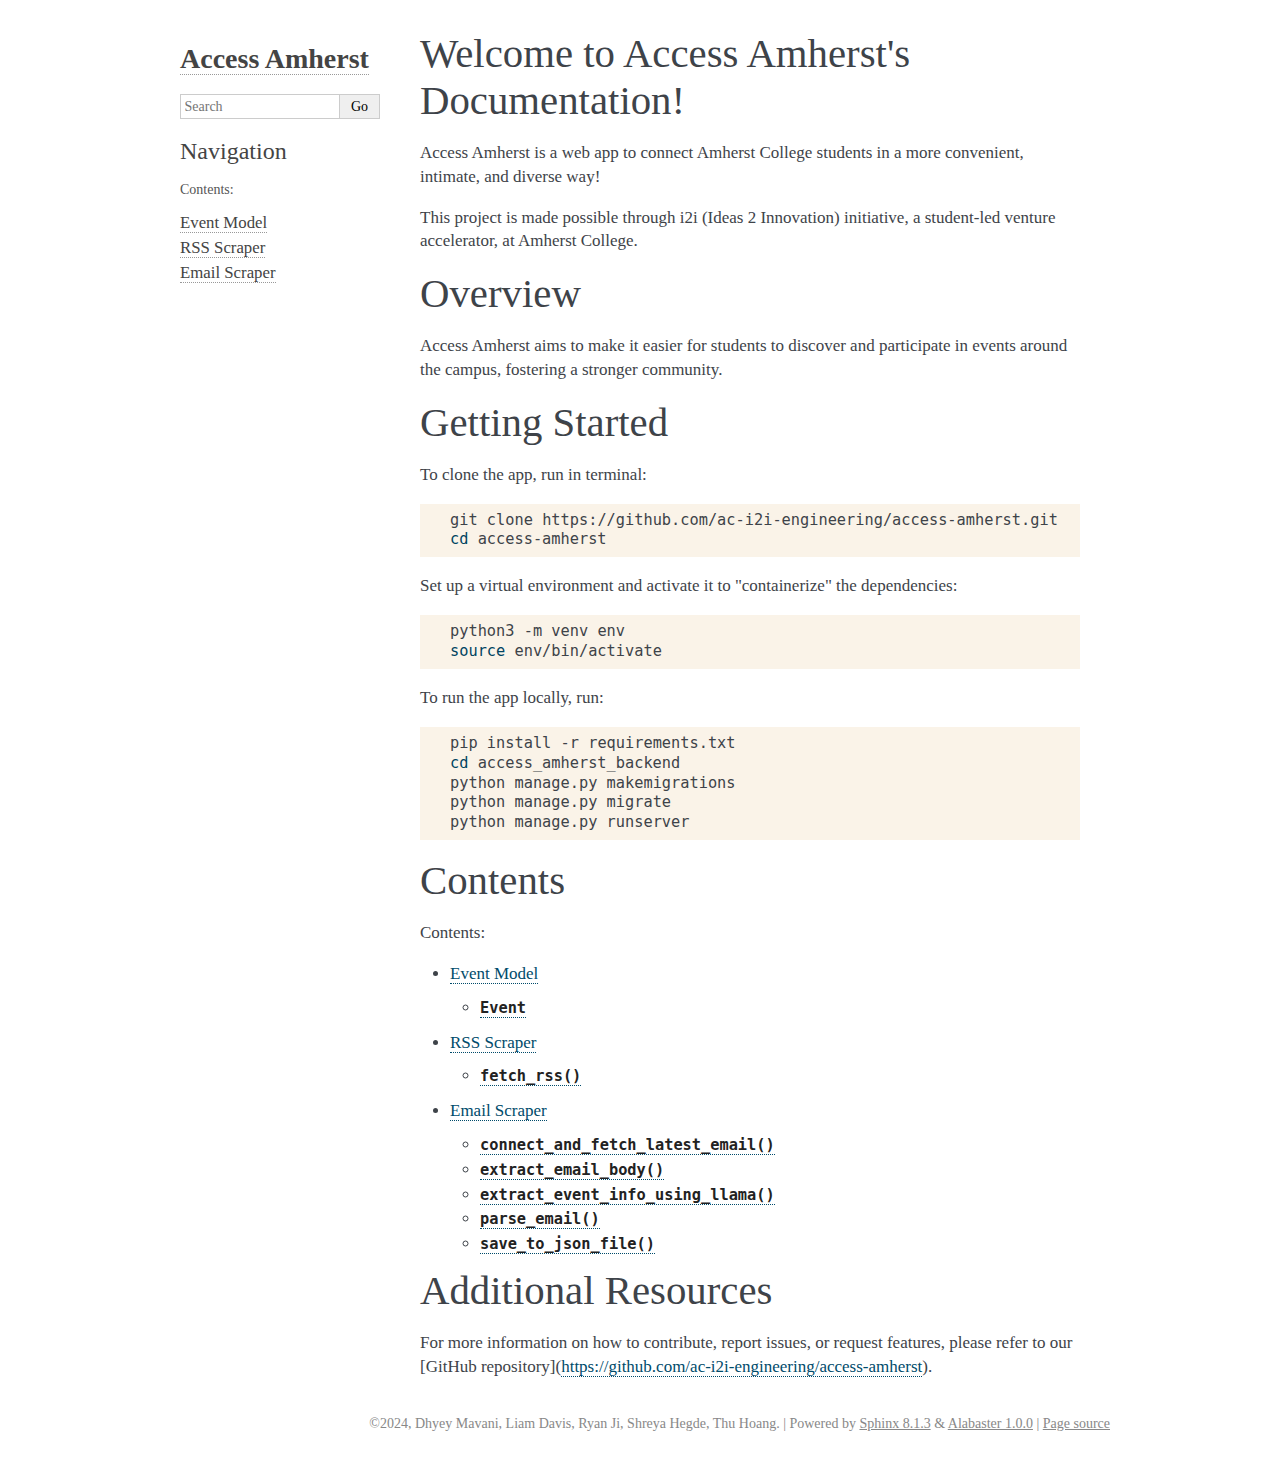
==== index.html @ f77d1afb "deploy: 1448745616f90aa4db2ca22f76e12a65e2efbffe" ====
<!DOCTYPE html>

<html lang="python" data-content_root="./">
  <head>
    <meta charset="utf-8" />
    <meta name="viewport" content="width=device-width, initial-scale=1.0" /><meta name="viewport" content="width=device-width, initial-scale=1" />

    <title>Welcome to Access Amherst&#39;s Documentation! &#8212; Access Amherst 0.0.0 documentation</title>
    <link rel="stylesheet" type="text/css" href="_static/pygments.css?v=d1102ebc" />
    <link rel="stylesheet" type="text/css" href="_static/basic.css?v=686e5160" />
    <link rel="stylesheet" type="text/css" href="_static/alabaster.css?v=27fed22d" />
    <script src="_static/documentation_options.js?v=3dc53093"></script>
    <script src="_static/doctools.js?v=9bcbadda"></script>
    <script src="_static/sphinx_highlight.js?v=dc90522c"></script>
    <link rel="index" title="Index" href="genindex.html" />
    <link rel="search" title="Search" href="search.html" />
    <link rel="next" title="Event Model" href="event_model.html" />
   
  <link rel="stylesheet" href="_static/custom.css" type="text/css" />
  

  
  

  </head><body>
  

    <div class="document">
      <div class="documentwrapper">
        <div class="bodywrapper">
          

          <div class="body" role="main">
            
  <section id="welcome-to-access-amherst-s-documentation">
<h1>Welcome to Access Amherst's Documentation!<a class="headerlink" href="#welcome-to-access-amherst-s-documentation" title="Link to this heading">¶</a></h1>
<p>Access Amherst is a web app to connect Amherst College students in a more convenient, intimate, and diverse way!</p>
<p>This project is made possible through i2i (Ideas 2 Innovation) initiative, a student-led venture accelerator, at Amherst College.</p>
</section>
<section id="overview">
<h1>Overview<a class="headerlink" href="#overview" title="Link to this heading">¶</a></h1>
<p>Access Amherst aims to make it easier for students to discover and participate in events around the campus, fostering a stronger community.</p>
</section>
<section id="getting-started">
<h1>Getting Started<a class="headerlink" href="#getting-started" title="Link to this heading">¶</a></h1>
<p>To clone the app, run in terminal:</p>
<div class="highlight-bash notranslate"><div class="highlight"><pre><span></span>git<span class="w"> </span>clone<span class="w"> </span>https://github.com/ac-i2i-engineering/access-amherst.git
<span class="nb">cd</span><span class="w"> </span>access-amherst
</pre></div>
</div>
<p>Set up a virtual environment and activate it to &quot;containerize&quot; the dependencies:</p>
<div class="highlight-bash notranslate"><div class="highlight"><pre><span></span>python3<span class="w"> </span>-m<span class="w"> </span>venv<span class="w"> </span>env
<span class="nb">source</span><span class="w"> </span>env/bin/activate
</pre></div>
</div>
<p>To run the app locally, run:</p>
<div class="highlight-bash notranslate"><div class="highlight"><pre><span></span>pip<span class="w"> </span>install<span class="w"> </span>-r<span class="w"> </span>requirements.txt
<span class="nb">cd</span><span class="w"> </span>access_amherst_backend
python<span class="w"> </span>manage.py<span class="w"> </span>makemigrations
python<span class="w"> </span>manage.py<span class="w"> </span>migrate
python<span class="w"> </span>manage.py<span class="w"> </span>runserver
</pre></div>
</div>
</section>
<section id="contents">
<h1>Contents<a class="headerlink" href="#contents" title="Link to this heading">¶</a></h1>
<div class="toctree-wrapper compound">
<p class="caption" role="heading"><span class="caption-text">Contents:</span></p>
<ul>
<li class="toctree-l1"><a class="reference internal" href="event_model.html">Event Model</a><ul>
<li class="toctree-l2"><a class="reference internal" href="event_model.html#access_amherst_algo.models.Event"><code class="docutils literal notranslate"><span class="pre">Event</span></code></a></li>
</ul>
</li>
<li class="toctree-l1"><a class="reference internal" href="rss_scraper.html">RSS Scraper</a><ul>
<li class="toctree-l2"><a class="reference internal" href="rss_scraper.html#access_amherst_algo.rss_scraper.fetch_rss.fetch_rss"><code class="docutils literal notranslate"><span class="pre">fetch_rss()</span></code></a></li>
</ul>
</li>
<li class="toctree-l1"><a class="reference internal" href="email_scraper.html">Email Scraper</a><ul>
<li class="toctree-l2"><a class="reference internal" href="email_scraper.html#access_amherst_algo.email_scraper.email_parser.connect_and_fetch_latest_email"><code class="docutils literal notranslate"><span class="pre">connect_and_fetch_latest_email()</span></code></a></li>
<li class="toctree-l2"><a class="reference internal" href="email_scraper.html#access_amherst_algo.email_scraper.email_parser.extract_email_body"><code class="docutils literal notranslate"><span class="pre">extract_email_body()</span></code></a></li>
<li class="toctree-l2"><a class="reference internal" href="email_scraper.html#access_amherst_algo.email_scraper.email_parser.extract_event_info_using_llama"><code class="docutils literal notranslate"><span class="pre">extract_event_info_using_llama()</span></code></a></li>
<li class="toctree-l2"><a class="reference internal" href="email_scraper.html#access_amherst_algo.email_scraper.email_parser.parse_email"><code class="docutils literal notranslate"><span class="pre">parse_email()</span></code></a></li>
<li class="toctree-l2"><a class="reference internal" href="email_scraper.html#access_amherst_algo.email_scraper.email_parser.save_to_json_file"><code class="docutils literal notranslate"><span class="pre">save_to_json_file()</span></code></a></li>
</ul>
</li>
</ul>
</div>
</section>
<section id="additional-resources">
<h1>Additional Resources<a class="headerlink" href="#additional-resources" title="Link to this heading">¶</a></h1>
<p>For more information on how to contribute, report issues, or request features, please refer to our [GitHub repository](<a class="reference external" href="https://github.com/ac-i2i-engineering/access-amherst">https://github.com/ac-i2i-engineering/access-amherst</a>).</p>
</section>


          </div>
          
        </div>
      </div>
      <div class="sphinxsidebar" role="navigation" aria-label="Main">
        <div class="sphinxsidebarwrapper">
<h1 class="logo"><a href="#">Access Amherst</a></h1>









<search id="searchbox" style="display: none" role="search">
    <div class="searchformwrapper">
    <form class="search" action="search.html" method="get">
      <input type="text" name="q" aria-labelledby="searchlabel" autocomplete="off" autocorrect="off" autocapitalize="off" spellcheck="false" placeholder="Search"/>
      <input type="submit" value="Go" />
    </form>
    </div>
</search>
<script>document.getElementById('searchbox').style.display = "block"</script><h3>Navigation</h3>
<p class="caption" role="heading"><span class="caption-text">Contents:</span></p>
<ul>
<li class="toctree-l1"><a class="reference internal" href="event_model.html">Event Model</a></li>
<li class="toctree-l1"><a class="reference internal" href="rss_scraper.html">RSS Scraper</a></li>
<li class="toctree-l1"><a class="reference internal" href="email_scraper.html">Email Scraper</a></li>
</ul>

<div class="relations">
<h3>Related Topics</h3>
<ul>
  <li><a href="#">Documentation overview</a><ul>
      <li>Next: <a href="event_model.html" title="next chapter">Event Model</a></li>
  </ul></li>
</ul>
</div>








        </div>
      </div>
      <div class="clearer"></div>
    </div>
    <div class="footer">
      &#169;2024, Dhyey Mavani, Liam Davis, Ryan Ji, Shreya Hegde, Thu Hoang.
      
      |
      Powered by <a href="https://www.sphinx-doc.org/">Sphinx 8.1.3</a>
      &amp; <a href="https://alabaster.readthedocs.io">Alabaster 1.0.0</a>
      
      |
      <a href="_sources/index.rst.txt"
          rel="nofollow">Page source</a>
    </div>

    

    
  </body>
</html>
---- _static/pygments.css ----
pre { line-height: 125%; }
td.linenos .normal { color: inherit; background-color: transparent; padding-left: 5px; padding-right: 5px; }
span.linenos { color: inherit; background-color: transparent; padding-left: 5px; padding-right: 5px; }
td.linenos .special { color: #000000; background-color: #ffffc0; padding-left: 5px; padding-right: 5px; }
span.linenos.special { color: #000000; background-color: #ffffc0; padding-left: 5px; padding-right: 5px; }
.highlight .hll { background-color: #ffffcc }
.highlight { background: #f8f8f8; }
.highlight .c { color: #8f5902; font-style: italic } /* Comment */
.highlight .err { color: #a40000; border: 1px solid #ef2929 } /* Error */
.highlight .g { color: #000000 } /* Generic */
.highlight .k { color: #004461; font-weight: bold } /* Keyword */
.highlight .l { color: #000000 } /* Literal */
.highlight .n { color: #000000 } /* Name */
.highlight .o { color: #582800 } /* Operator */
.highlight .x { color: #000000 } /* Other */
.highlight .p { color: #000000; font-weight: bold } /* Punctuation */
.highlight .ch { color: #8f5902; font-style: italic } /* Comment.Hashbang */
.highlight .cm { color: #8f5902; font-style: italic } /* Comment.Multiline */
.highlight .cp { color: #8f5902 } /* Comment.Preproc */
.highlight .cpf { color: #8f5902; font-style: italic } /* Comment.PreprocFile */
.highlight .c1 { color: #8f5902; font-style: italic } /* Comment.Single */
.highlight .cs { color: #8f5902; font-style: italic } /* Comment.Special */
.highlight .gd { color: #a40000 } /* Generic.Deleted */
.highlight .ge { color: #000000; font-style: italic } /* Generic.Emph */
.highlight .ges { color: #000000 } /* Generic.EmphStrong */
.highlight .gr { color: #ef2929 } /* Generic.Error */
.highlight .gh { color: #000080; font-weight: bold } /* Generic.Heading */
.highlight .gi { color: #00A000 } /* Generic.Inserted */
.highlight .go { color: #888888 } /* Generic.Output */
.highlight .gp { color: #745334 } /* Generic.Prompt */
.highlight .gs { color: #000000; font-weight: bold } /* Generic.Strong */
.highlight .gu { color: #800080; font-weight: bold } /* Generic.Subheading */
.highlight .gt { color: #a40000; font-weight: bold } /* Generic.Traceback */
.highlight .kc { color: #004461; font-weight: bold } /* Keyword.Constant */
.highlight .kd { color: #004461; font-weight: bold } /* Keyword.Declaration */
.highlight .kn { color: #004461; font-weight: bold } /* Keyword.Namespace */
.highlight .kp { color: #004461; font-weight: bold } /* Keyword.Pseudo */
.highlight .kr { color: #004461; font-weight: bold } /* Keyword.Reserved */
.highlight .kt { color: #004461; font-weight: bold } /* Keyword.Type */
.highlight .ld { color: #000000 } /* Literal.Date */
.highlight .m { color: #990000 } /* Literal.Number */
.highlight .s { color: #4e9a06 } /* Literal.String */
.highlight .na { color: #c4a000 } /* Name.Attribute */
.highlight .nb { color: #004461 } /* Name.Builtin */
.highlight .nc { color: #000000 } /* Name.Class */
.highlight .no { color: #000000 } /* Name.Constant */
.highlight .nd { color: #888888 } /* Name.Decorator */
.highlight .ni { color: #ce5c00 } /* Name.Entity */
.highlight .ne { color: #cc0000; font-weight: bold } /* Name.Exception */
.highlight .nf { color: #000000 } /* Name.Function */
.highlight .nl { color: #f57900 } /* Name.Label */
.highlight .nn { color: #000000 } /* Name.Namespace */
.highlight .nx { color: #000000 } /* Name.Other */
.highlight .py { color: #000000 } /* Name.Property */
.highlight .nt { color: #004461; font-weight: bold } /* Name.Tag */
.highlight .nv { color: #000000 } /* Name.Variable */
.highlight .ow { color: #004461; font-weight: bold } /* Operator.Word */
.highlight .pm { color: #000000; font-weight: bold } /* Punctuation.Marker */
.highlight .w { color: #f8f8f8 } /* Text.Whitespace */
.highlight .mb { color: #990000 } /* Literal.Number.Bin */
.highlight .mf { color: #990000 } /* Literal.Number.Float */
.highlight .mh { color: #990000 } /* Literal.Number.Hex */
.highlight .mi { color: #990000 } /* Literal.Number.Integer */
.highlight .mo { color: #990000 } /* Literal.Number.Oct */
.highlight .sa { color: #4e9a06 } /* Literal.String.Affix */
.highlight .sb { color: #4e9a06 } /* Literal.String.Backtick */
.highlight .sc { color: #4e9a06 } /* Literal.String.Char */
.highlight .dl { color: #4e9a06 } /* Literal.String.Delimiter */
.highlight .sd { color: #8f5902; font-style: italic } /* Literal.String.Doc */
.highlight .s2 { color: #4e9a06 } /* Literal.String.Double */
.highlight .se { color: #4e9a06 } /* Literal.String.Escape */
.highlight .sh { color: #4e9a06 } /* Literal.String.Heredoc */
.highlight .si { color: #4e9a06 } /* Literal.String.Interpol */
.highlight .sx { color: #4e9a06 } /* Literal.String.Other */
.highlight .sr { color: #4e9a06 } /* Literal.String.Regex */
.highlight .s1 { color: #4e9a06 } /* Literal.String.Single */
.highlight .ss { color: #4e9a06 } /* Literal.String.Symbol */
.highlight .bp { color: #3465a4 } /* Name.Builtin.Pseudo */
.highlight .fm { color: #000000 } /* Name.Function.Magic */
.highlight .vc { color: #000000 } /* Name.Variable.Class */
.highlight .vg { color: #000000 } /* Name.Variable.Global */
.highlight .vi { color: #000000 } /* Name.Variable.Instance */
.highlight .vm { color: #000000 } /* Name.Variable.Magic */
.highlight .il { color: #990000 } /* Literal.Number.Integer.Long */
---- _static/basic.css ----
/*
 * Sphinx stylesheet -- basic theme.
 */

/* -- main layout ----------------------------------------------------------- */

div.clearer {
    clear: both;
}

div.section::after {
    display: block;
    content: '';
    clear: left;
}

/* -- relbar ---------------------------------------------------------------- */

div.related {
    width: 100%;
    font-size: 90%;
}

div.related h3 {
    display: none;
}

div.related ul {
    margin: 0;
    padding: 0 0 0 10px;
    list-style: none;
}

div.related li {
    display: inline;
}

div.related li.right {
    float: right;
    margin-right: 5px;
}

/* -- sidebar --------------------------------------------------------------- */

div.sphinxsidebarwrapper {
    padding: 10px 5px 0 10px;
}

div.sphinxsidebar {
    float: left;
    width: 230px;
    margin-left: -100%;
    font-size: 90%;
    word-wrap: break-word;
    overflow-wrap : break-word;
}

div.sphinxsidebar ul {
    list-style: none;
}

div.sphinxsidebar ul ul,
div.sphinxsidebar ul.want-points {
    margin-left: 20px;
    list-style: square;
}

div.sphinxsidebar ul ul {
    margin-top: 0;
    margin-bottom: 0;
}

div.sphinxsidebar form {
    margin-top: 10px;
}

div.sphinxsidebar input {
    border: 1px solid #98dbcc;
    font-family: sans-serif;
    font-size: 1em;
}

div.sphinxsidebar #searchbox form.search {
    overflow: hidden;
}

div.sphinxsidebar #searchbox input[type="text"] {
    float: left;
    width: 80%;
    padding: 0.25em;
    box-sizing: border-box;
}

div.sphinxsidebar #searchbox input[type="submit"] {
    float: left;
    width: 20%;
    border-left: none;
    padding: 0.25em;
    box-sizing: border-box;
}


img {
    border: 0;
    max-width: 100%;
}

/* -- search page ----------------------------------------------------------- */

ul.search {
    margin-top: 10px;
}

ul.search li {
    padding: 5px 0;
}

ul.search li a {
    font-weight: bold;
}

ul.search li p.context {
    color: #888;
    margin: 2px 0 0 30px;
    text-align: left;
}

ul.keywordmatches li.goodmatch a {
    font-weight: bold;
}

/* -- index page ------------------------------------------------------------ */

table.contentstable {
    width: 90%;
    margin-left: auto;
    margin-right: auto;
}

table.contentstable p.biglink {
    line-height: 150%;
}

a.biglink {
    font-size: 1.3em;
}

span.linkdescr {
    font-style: italic;
    padding-top: 5px;
    font-size: 90%;
}

/* -- general index --------------------------------------------------------- */

table.indextable {
    width: 100%;
}

table.indextable td {
    text-align: left;
    vertical-align: top;
}

table.indextable ul {
    margin-top: 0;
    margin-bottom: 0;
    list-style-type: none;
}

table.indextable > tbody > tr > td > ul {
    padding-left: 0em;
}

table.indextable tr.pcap {
    height: 10px;
}

table.indextable tr.cap {
    margin-top: 10px;
    background-color: #f2f2f2;
}

img.toggler {
    margin-right: 3px;
    margin-top: 3px;
    cursor: pointer;
}

div.modindex-jumpbox {
    border-top: 1px solid #ddd;
    border-bottom: 1px solid #ddd;
    margin: 1em 0 1em 0;
    padding: 0.4em;
}

div.genindex-jumpbox {
    border-top: 1px solid #ddd;
    border-bottom: 1px solid #ddd;
    margin: 1em 0 1em 0;
    padding: 0.4em;
}

/* -- domain module index --------------------------------------------------- */

table.modindextable td {
    padding: 2px;
    border-collapse: collapse;
}

/* -- general body styles --------------------------------------------------- */

div.body {
    min-width: inherit;
    max-width: 800px;
}

div.body p, div.body dd, div.body li, div.body blockquote {
    -moz-hyphens: auto;
    -ms-hyphens: auto;
    -webkit-hyphens: auto;
    hyphens: auto;
}

a.headerlink {
    visibility: hidden;
}

a:visited {
    color: #551A8B;
}

h1:hover > a.headerlink,
h2:hover > a.headerlink,
h3:hover > a.headerlink,
h4:hover > a.headerlink,
h5:hover > a.headerlink,
h6:hover > a.headerlink,
dt:hover > a.headerlink,
caption:hover > a.headerlink,
p.caption:hover > a.headerlink,
div.code-block-caption:hover > a.headerlink {
    visibility: visible;
}

div.body p.caption {
    text-align: inherit;
}

div.body td {
    text-align: left;
}

.first {
    margin-top: 0 !important;
}

p.rubric {
    margin-top: 30px;
    font-weight: bold;
}

img.align-left, figure.align-left, .figure.align-left, object.align-left {
    clear: left;
    float: left;
    margin-right: 1em;
}

img.align-right, figure.align-right, .figure.align-right, object.align-right {
    clear: right;
    float: right;
    margin-left: 1em;
}

img.align-center, figure.align-center, .figure.align-center, object.align-center {
  display: block;
  margin-left: auto;
  margin-right: auto;
}

img.align-default, figure.align-default, .figure.align-default {
  display: block;
  margin-left: auto;
  margin-right: auto;
}

.align-left {
    text-align: left;
}

.align-center {
    text-align: center;
}

.align-default {
    text-align: center;
}

.align-right {
    text-align: right;
}

/* -- sidebars -------------------------------------------------------------- */

div.sidebar,
aside.sidebar {
    margin: 0 0 0.5em 1em;
    border: 1px solid #ddb;
    padding: 7px;
    background-color: #ffe;
    width: 40%;
    float: right;
    clear: right;
    overflow-x: auto;
}

p.sidebar-title {
    font-weight: bold;
}

nav.contents,
aside.topic,
div.admonition, div.topic, blockquote {
    clear: left;
}

/* -- topics ---------------------------------------------------------------- */

nav.contents,
aside.topic,
div.topic {
    border: 1px solid #ccc;
    padding: 7px;
    margin: 10px 0 10px 0;
}

p.topic-title {
    font-size: 1.1em;
    font-weight: bold;
    margin-top: 10px;
}

/* -- admonitions ----------------------------------------------------------- */

div.admonition {
    margin-top: 10px;
    margin-bottom: 10px;
    padding: 7px;
}

div.admonition dt {
    font-weight: bold;
}

p.admonition-title {
    margin: 0px 10px 5px 0px;
    font-weight: bold;
}

div.body p.centered {
    text-align: center;
    margin-top: 25px;
}

/* -- content of sidebars/topics/admonitions -------------------------------- */

div.sidebar > :last-child,
aside.sidebar > :last-child,
nav.contents > :last-child,
aside.topic > :last-child,
div.topic > :last-child,
div.admonition > :last-child {
    margin-bottom: 0;
}

div.sidebar::after,
aside.sidebar::after,
nav.contents::after,
aside.topic::after,
div.topic::after,
div.admonition::after,
blockquote::after {
    display: block;
    content: '';
    clear: both;
}

/* -- tables ---------------------------------------------------------------- */

table.docutils {
    margin-top: 10px;
    margin-bottom: 10px;
    border: 0;
    border-collapse: collapse;
}

table.align-center {
    margin-left: auto;
    margin-right: auto;
}

table.align-default {
    margin-left: auto;
    margin-right: auto;
}

table caption span.caption-number {
    font-style: italic;
}

table caption span.caption-text {
}

table.docutils td, table.docutils th {
    padding: 1px 8px 1px 5px;
    border-top: 0;
    border-left: 0;
    border-right: 0;
    border-bottom: 1px solid #aaa;
}

th {
    text-align: left;
    padding-right: 5px;
}

table.citation {
    border-left: solid 1px gray;
    margin-left: 1px;
}

table.citation td {
    border-bottom: none;
}

th > :first-child,
td > :first-child {
    margin-top: 0px;
}

th > :last-child,
td > :last-child {
    margin-bottom: 0px;
}

/* -- figures --------------------------------------------------------------- */

div.figure, figure {
    margin: 0.5em;
    padding: 0.5em;
}

div.figure p.caption, figcaption {
    padding: 0.3em;
}

div.figure p.caption span.caption-number,
figcaption span.caption-number {
    font-style: italic;
}

div.figure p.caption span.caption-text,
figcaption span.caption-text {
}

/* -- field list styles ----------------------------------------------------- */

table.field-list td, table.field-list th {
    border: 0 !important;
}

.field-list ul {
    margin: 0;
    padding-left: 1em;
}

.field-list p {
    margin: 0;
}

.field-name {
    -moz-hyphens: manual;
    -ms-hyphens: manual;
    -webkit-hyphens: manual;
    hyphens: manual;
}

/* -- hlist styles ---------------------------------------------------------- */

table.hlist {
    margin: 1em 0;
}

table.hlist td {
    vertical-align: top;
}

/* -- object description styles --------------------------------------------- */

.sig {
	font-family: 'Consolas', 'Menlo', 'DejaVu Sans Mono', 'Bitstream Vera Sans Mono', monospace;
}

.sig-name, code.descname {
    background-color: transparent;
    font-weight: bold;
}

.sig-name {
	font-size: 1.1em;
}

code.descname {
    font-size: 1.2em;
}

.sig-prename, code.descclassname {
    background-color: transparent;
}

.optional {
    font-size: 1.3em;
}

.sig-paren {
    font-size: larger;
}

.sig-param.n {
	font-style: italic;
}

/* C++ specific styling */

.sig-inline.c-texpr,
.sig-inline.cpp-texpr {
	font-family: unset;
}

.sig.c   .k, .sig.c   .kt,
.sig.cpp .k, .sig.cpp .kt {
	color: #0033B3;
}

.sig.c   .m,
.sig.cpp .m {
	color: #1750EB;
}

.sig.c   .s, .sig.c   .sc,
.sig.cpp .s, .sig.cpp .sc {
	color: #067D17;
}


/* -- other body styles ----------------------------------------------------- */

ol.arabic {
    list-style: decimal;
}

ol.loweralpha {
    list-style: lower-alpha;
}

ol.upperalpha {
    list-style: upper-alpha;
}

ol.lowerroman {
    list-style: lower-roman;
}

ol.upperroman {
    list-style: upper-roman;
}

:not(li) > ol > li:first-child > :first-child,
:not(li) > ul > li:first-child > :first-child {
    margin-top: 0px;
}

:not(li) > ol > li:last-child > :last-child,
:not(li) > ul > li:last-child > :last-child {
    margin-bottom: 0px;
}

ol.simple ol p,
ol.simple ul p,
ul.simple ol p,
ul.simple ul p {
    margin-top: 0;
}

ol.simple > li:not(:first-child) > p,
ul.simple > li:not(:first-child) > p {
    margin-top: 0;
}

ol.simple p,
ul.simple p {
    margin-bottom: 0;
}

aside.footnote > span,
div.citation > span {
    float: left;
}
aside.footnote > span:last-of-type,
div.citation > span:last-of-type {
  padding-right: 0.5em;
}
aside.footnote > p {
  margin-left: 2em;
}
div.citation > p {
  margin-left: 4em;
}
aside.footnote > p:last-of-type,
div.citation > p:last-of-type {
    margin-bottom: 0em;
}
aside.footnote > p:last-of-type:after,
div.citation > p:last-of-type:after {
    content: "";
    clear: both;
}

dl.field-list {
    display: grid;
    grid-template-columns: fit-content(30%) auto;
}

dl.field-list > dt {
    font-weight: bold;
    word-break: break-word;
    padding-left: 0.5em;
    padding-right: 5px;
}

dl.field-list > dd {
    padding-left: 0.5em;
    margin-top: 0em;
    margin-left: 0em;
    margin-bottom: 0em;
}

dl {
    margin-bottom: 15px;
}

dd > :first-child {
    margin-top: 0px;
}

dd ul, dd table {
    margin-bottom: 10px;
}

dd {
    margin-top: 3px;
    margin-bottom: 10px;
    margin-left: 30px;
}

.sig dd {
    margin-top: 0px;
    margin-bottom: 0px;
}

.sig dl {
    margin-top: 0px;
    margin-bottom: 0px;
}

dl > dd:last-child,
dl > dd:last-child > :last-child {
    margin-bottom: 0;
}

dt:target, span.highlighted {
    background-color: #fbe54e;
}

rect.highlighted {
    fill: #fbe54e;
}

dl.glossary dt {
    font-weight: bold;
    font-size: 1.1em;
}

.versionmodified {
    font-style: italic;
}

.system-message {
    background-color: #fda;
    padding: 5px;
    border: 3px solid red;
}

.footnote:target  {
    background-color: #ffa;
}

.line-block {
    display: block;
    margin-top: 1em;
    margin-bottom: 1em;
}

.line-block .line-block {
    margin-top: 0;
    margin-bottom: 0;
    margin-left: 1.5em;
}

.guilabel, .menuselection {
    font-family: sans-serif;
}

.accelerator {
    text-decoration: underline;
}

.classifier {
    font-style: oblique;
}

.classifier:before {
    font-style: normal;
    margin: 0 0.5em;
    content: ":";
    display: inline-block;
}

abbr, acronym {
    border-bottom: dotted 1px;
    cursor: help;
}

.translated {
    background-color: rgba(207, 255, 207, 0.2)
}

.untranslated {
    background-color: rgba(255, 207, 207, 0.2)
}

/* -- code displays --------------------------------------------------------- */

pre {
    overflow: auto;
    overflow-y: hidden;  /* fixes display issues on Chrome browsers */
}

pre, div[class*="highlight-"] {
    clear: both;
}

span.pre {
    -moz-hyphens: none;
    -ms-hyphens: none;
    -webkit-hyphens: none;
    hyphens: none;
    white-space: nowrap;
}

div[class*="highlight-"] {
    margin: 1em 0;
}

td.linenos pre {
    border: 0;
    background-color: transparent;
    color: #aaa;
}

table.highlighttable {
    display: block;
}

table.highlighttable tbody {
    display: block;
}

table.highlighttable tr {
    display: flex;
}

table.highlighttable td {
    margin: 0;
    padding: 0;
}

table.highlighttable td.linenos {
    padding-right: 0.5em;
}

table.highlighttable td.code {
    flex: 1;
    overflow: hidden;
}

.highlight .hll {
    display: block;
}

div.highlight pre,
table.highlighttable pre {
    margin: 0;
}

div.code-block-caption + div {
    margin-top: 0;
}

div.code-block-caption {
    margin-top: 1em;
    padding: 2px 5px;
    font-size: small;
}

div.code-block-caption code {
    background-color: transparent;
}

table.highlighttable td.linenos,
span.linenos,
div.highlight span.gp {  /* gp: Generic.Prompt */
  user-select: none;
  -webkit-user-select: text; /* Safari fallback only */
  -webkit-user-select: none; /* Chrome/Safari */
  -moz-user-select: none; /* Firefox */
  -ms-user-select: none; /* IE10+ */
}

div.code-block-caption span.caption-number {
    padding: 0.1em 0.3em;
    font-style: italic;
}

div.code-block-caption span.caption-text {
}

div.literal-block-wrapper {
    margin: 1em 0;
}

code.xref, a code {
    background-color: transparent;
    font-weight: bold;
}

h1 code, h2 code, h3 code, h4 code, h5 code, h6 code {
    background-color: transparent;
}

.viewcode-link {
    float: right;
}

.viewcode-back {
    float: right;
    font-family: sans-serif;
}

div.viewcode-block:target {
    margin: -1px -10px;
    padding: 0 10px;
}

/* -- math display ---------------------------------------------------------- */

img.math {
    vertical-align: middle;
}

div.body div.math p {
    text-align: center;
}

span.eqno {
    float: right;
}

span.eqno a.headerlink {
    position: absolute;
    z-index: 1;
}

div.math:hover a.headerlink {
    visibility: visible;
}

/* -- printout stylesheet --------------------------------------------------- */

@media print {
    div.document,
    div.documentwrapper,
    div.bodywrapper {
        margin: 0 !important;
        width: 100%;
    }

    div.sphinxsidebar,
    div.related,
    div.footer,
    #top-link {
        display: none;
    }
}
---- _static/alabaster.css ----
/* -- page layout ----------------------------------------------------------- */

body {
    font-family: Georgia, serif;
    font-size: 17px;
    background-color: #fff;
    color: #000;
    margin: 0;
    padding: 0;
}


div.document {
    width: 940px;
    margin: 30px auto 0 auto;
}

div.documentwrapper {
    float: left;
    width: 100%;
}

div.bodywrapper {
    margin: 0 0 0 220px;
}

div.sphinxsidebar {
    width: 220px;
    font-size: 14px;
    line-height: 1.5;
}

hr {
    border: 1px solid #B1B4B6;
}

div.body {
    background-color: #fff;
    color: #3E4349;
    padding: 0 30px 0 30px;
}

div.body > .section {
    text-align: left;
}

div.footer {
    width: 940px;
    margin: 20px auto 30px auto;
    font-size: 14px;
    color: #888;
    text-align: right;
}

div.footer a {
    color: #888;
}

p.caption {
    font-family: inherit;
    font-size: inherit;
}


div.relations {
    display: none;
}


div.sphinxsidebar {
    max-height: 100%;
    overflow-y: auto;
}

div.sphinxsidebar a {
    color: #444;
    text-decoration: none;
    border-bottom: 1px dotted #999;
}

div.sphinxsidebar a:hover {
    border-bottom: 1px solid #999;
}

div.sphinxsidebarwrapper {
    padding: 18px 10px;
}

div.sphinxsidebarwrapper p.logo {
    padding: 0;
    margin: -10px 0 0 0px;
    text-align: center;
}

div.sphinxsidebarwrapper h1.logo {
    margin-top: -10px;
    text-align: center;
    margin-bottom: 5px;
    text-align: left;
}

div.sphinxsidebarwrapper h1.logo-name {
    margin-top: 0px;
}

div.sphinxsidebarwrapper p.blurb {
    margin-top: 0;
    font-style: normal;
}

div.sphinxsidebar h3,
div.sphinxsidebar h4 {
    font-family: Georgia, serif;
    color: #444;
    font-size: 24px;
    font-weight: normal;
    margin: 0 0 5px 0;
    padding: 0;
}

div.sphinxsidebar h4 {
    font-size: 20px;
}

div.sphinxsidebar h3 a {
    color: #444;
}

div.sphinxsidebar p.logo a,
div.sphinxsidebar h3 a,
div.sphinxsidebar p.logo a:hover,
div.sphinxsidebar h3 a:hover {
    border: none;
}

div.sphinxsidebar p {
    color: #555;
    margin: 10px 0;
}

div.sphinxsidebar ul {
    margin: 10px 0;
    padding: 0;
    color: #000;
}

div.sphinxsidebar ul li.toctree-l1 > a {
    font-size: 120%;
}

div.sphinxsidebar ul li.toctree-l2 > a {
    font-size: 110%;
}

div.sphinxsidebar input {
    border: 1px solid #CCC;
    font-family: Georgia, serif;
    font-size: 1em;
}

div.sphinxsidebar #searchbox {
    margin: 1em 0;
}

div.sphinxsidebar .search > div {
    display: table-cell;
}

div.sphinxsidebar hr {
    border: none;
    height: 1px;
    color: #AAA;
    background: #AAA;

    text-align: left;
    margin-left: 0;
    width: 50%;
}

div.sphinxsidebar .badge {
    border-bottom: none;
}

div.sphinxsidebar .badge:hover {
    border-bottom: none;
}

/* To address an issue with donation coming after search */
div.sphinxsidebar h3.donation {
    margin-top: 10px;
}

/* -- body styles ----------------------------------------------------------- */

a {
    color: #004B6B;
    text-decoration: underline;
}

a:hover {
    color: #6D4100;
    text-decoration: underline;
}

div.body h1,
div.body h2,
div.body h3,
div.body h4,
div.body h5,
div.body h6 {
    font-family: Georgia, serif;
    font-weight: normal;
    margin: 30px 0px 10px 0px;
    padding: 0;
}

div.body h1 { margin-top: 0; padding-top: 0; font-size: 240%; }
div.body h2 { font-size: 180%; }
div.body h3 { font-size: 150%; }
div.body h4 { font-size: 130%; }
div.body h5 { font-size: 100%; }
div.body h6 { font-size: 100%; }

a.headerlink {
    color: #DDD;
    padding: 0 4px;
    text-decoration: none;
}

a.headerlink:hover {
    color: #444;
    background: #EAEAEA;
}

div.body p, div.body dd, div.body li {
    line-height: 1.4em;
}

div.admonition {
    margin: 20px 0px;
    padding: 10px 30px;
    background-color: #EEE;
    border: 1px solid #CCC;
}

div.admonition tt.xref, div.admonition code.xref, div.admonition a tt {
    background-color: #FBFBFB;
    border-bottom: 1px solid #fafafa;
}

div.admonition p.admonition-title {
    font-family: Georgia, serif;
    font-weight: normal;
    font-size: 24px;
    margin: 0 0 10px 0;
    padding: 0;
    line-height: 1;
}

div.admonition p.last {
    margin-bottom: 0;
}

dt:target, .highlight {
    background: #FAF3E8;
}

div.warning {
    background-color: #FCC;
    border: 1px solid #FAA;
}

div.danger {
    background-color: #FCC;
    border: 1px solid #FAA;
    -moz-box-shadow: 2px 2px 4px #D52C2C;
    -webkit-box-shadow: 2px 2px 4px #D52C2C;
    box-shadow: 2px 2px 4px #D52C2C;
}

div.error {
    background-color: #FCC;
    border: 1px solid #FAA;
    -moz-box-shadow: 2px 2px 4px #D52C2C;
    -webkit-box-shadow: 2px 2px 4px #D52C2C;
    box-shadow: 2px 2px 4px #D52C2C;
}

div.caution {
    background-color: #FCC;
    border: 1px solid #FAA;
}

div.attention {
    background-color: #FCC;
    border: 1px solid #FAA;
}

div.important {
    background-color: #EEE;
    border: 1px solid #CCC;
}

div.note {
    background-color: #EEE;
    border: 1px solid #CCC;
}

div.tip {
    background-color: #EEE;
    border: 1px solid #CCC;
}

div.hint {
    background-color: #EEE;
    border: 1px solid #CCC;
}

div.seealso {
    background-color: #EEE;
    border: 1px solid #CCC;
}

div.topic {
    background-color: #EEE;
}

p.admonition-title {
    display: inline;
}

p.admonition-title:after {
    content: ":";
}

pre, tt, code {
    font-family: 'Consolas', 'Menlo', 'DejaVu Sans Mono', 'Bitstream Vera Sans Mono', monospace;
    font-size: 0.9em;
}

.hll {
    background-color: #FFC;
    margin: 0 -12px;
    padding: 0 12px;
    display: block;
}

img.screenshot {
}

tt.descname, tt.descclassname, code.descname, code.descclassname {
    font-size: 0.95em;
}

tt.descname, code.descname {
    padding-right: 0.08em;
}

img.screenshot {
    -moz-box-shadow: 2px 2px 4px #EEE;
    -webkit-box-shadow: 2px 2px 4px #EEE;
    box-shadow: 2px 2px 4px #EEE;
}

table.docutils {
    border: 1px solid #888;
    -moz-box-shadow: 2px 2px 4px #EEE;
    -webkit-box-shadow: 2px 2px 4px #EEE;
    box-shadow: 2px 2px 4px #EEE;
}

table.docutils td, table.docutils th {
    border: 1px solid #888;
    padding: 0.25em 0.7em;
}

table.field-list, table.footnote {
    border: none;
    -moz-box-shadow: none;
    -webkit-box-shadow: none;
    box-shadow: none;
}

table.footnote {
    margin: 15px 0;
    width: 100%;
    border: 1px solid #EEE;
    background: #FDFDFD;
    font-size: 0.9em;
}

table.footnote + table.footnote {
    margin-top: -15px;
    border-top: none;
}

table.field-list th {
    padding: 0 0.8em 0 0;
}

table.field-list td {
    padding: 0;
}

table.field-list p {
    margin-bottom: 0.8em;
}

/* Cloned from
 * https://github.com/sphinx-doc/sphinx/commit/ef60dbfce09286b20b7385333d63a60321784e68
 */
.field-name {
    -moz-hyphens: manual;
    -ms-hyphens: manual;
    -webkit-hyphens: manual;
    hyphens: manual;
}

table.footnote td.label {
    width: .1px;
    padding: 0.3em 0 0.3em 0.5em;
}

table.footnote td {
    padding: 0.3em 0.5em;
}

dl {
    margin-left: 0;
    margin-right: 0;
    margin-top: 0;
    padding: 0;
}

dl dd {
    margin-left: 30px;
}

blockquote {
    margin: 0 0 0 30px;
    padding: 0;
}

ul, ol {
    /* Matches the 30px from the narrow-screen "li > ul" selector below */
    margin: 10px 0 10px 30px;
    padding: 0;
}

pre {
    background: unset;
    padding: 7px 30px;
    margin: 15px 0px;
    line-height: 1.3em;
}

div.viewcode-block:target {
    background: #ffd;
}

dl pre, blockquote pre, li pre {
    margin-left: 0;
    padding-left: 30px;
}

tt, code {
    background-color: #ecf0f3;
    color: #222;
    /* padding: 1px 2px; */
}

tt.xref, code.xref, a tt {
    background-color: #FBFBFB;
    border-bottom: 1px solid #fff;
}

a.reference {
    text-decoration: none;
    border-bottom: 1px dotted #004B6B;
}

a.reference:hover {
    border-bottom: 1px solid #6D4100;
}

/* Don't put an underline on images */
a.image-reference, a.image-reference:hover {
    border-bottom: none;
}

a.footnote-reference {
    text-decoration: none;
    font-size: 0.7em;
    vertical-align: top;
    border-bottom: 1px dotted #004B6B;
}

a.footnote-reference:hover {
    border-bottom: 1px solid #6D4100;
}

a:hover tt, a:hover code {
    background: #EEE;
}

@media screen and (max-width: 940px) {

    body {
        margin: 0;
        padding: 20px 30px;
    }

    div.documentwrapper {
        float: none;
        background: #fff;
        margin-left: 0;
        margin-top: 0;
        margin-right: 0;
        margin-bottom: 0;
    }

    div.sphinxsidebar {
        display: block;
        float: none;
        width: unset;
        margin: 50px -30px -20px -30px;
        padding: 10px 20px;
        background: #333;
        color: #FFF;
    }

    div.sphinxsidebar h3, div.sphinxsidebar h4, div.sphinxsidebar p,
    div.sphinxsidebar h3 a {
        color: #fff;
    }

    div.sphinxsidebar a {
        color: #AAA;
    }

    div.sphinxsidebar p.logo {
        display: none;
    }

    div.document {
        width: 100%;
        margin: 0;
    }

    div.footer {
        display: none;
    }

    div.bodywrapper {
        margin: 0;
    }

    div.body {
        min-height: 0;
        min-width: auto; /* fixes width on small screens, breaks .hll */
        padding: 0;
    }
    
    .hll {
        /* "fixes" the breakage */
        width: max-content;
    }

    .rtd_doc_footer {
        display: none;
    }

    .document {
        width: auto;
    }

    .footer {
        width: auto;
    }

    .github {
        display: none;
    }

    ul {
        margin-left: 0;
    }

    li > ul {
       /* Matches the 30px from the "ul, ol" selector above */
        margin-left: 30px;
    }
}


/* misc. */

.revsys-inline {
    display: none!important;
}

/* Hide ugly table cell borders in ..bibliography:: directive output */
table.docutils.citation, table.docutils.citation td, table.docutils.citation th {
  border: none;
  /* Below needed in some edge cases; if not applied, bottom shadows appear */
  -moz-box-shadow: none;
  -webkit-box-shadow: none;
  box-shadow: none;
}


/* relbar */

.related {
    line-height: 30px;
    width: 100%;
    font-size: 0.9rem;
}

.related.top {
    border-bottom: 1px solid #EEE;
    margin-bottom: 20px;
}

.related.bottom {
    border-top: 1px solid #EEE;
}

.related ul {
    padding: 0;
    margin: 0;
    list-style: none;
}

.related li {
    display: inline;
}

nav#rellinks {
    float: right;
}

nav#rellinks li+li:before {
    content: "|";
}

nav#breadcrumbs li+li:before {
    content: "\00BB";
}

/* Hide certain items when printing */
@media print {
    div.related {
        display: none;
    }
}

img.github  {
    position: absolute;
    top: 0;
    border: 0;
    right: 0;
}
---- _static/custom.css ----
/* This file intentionally left blank. */
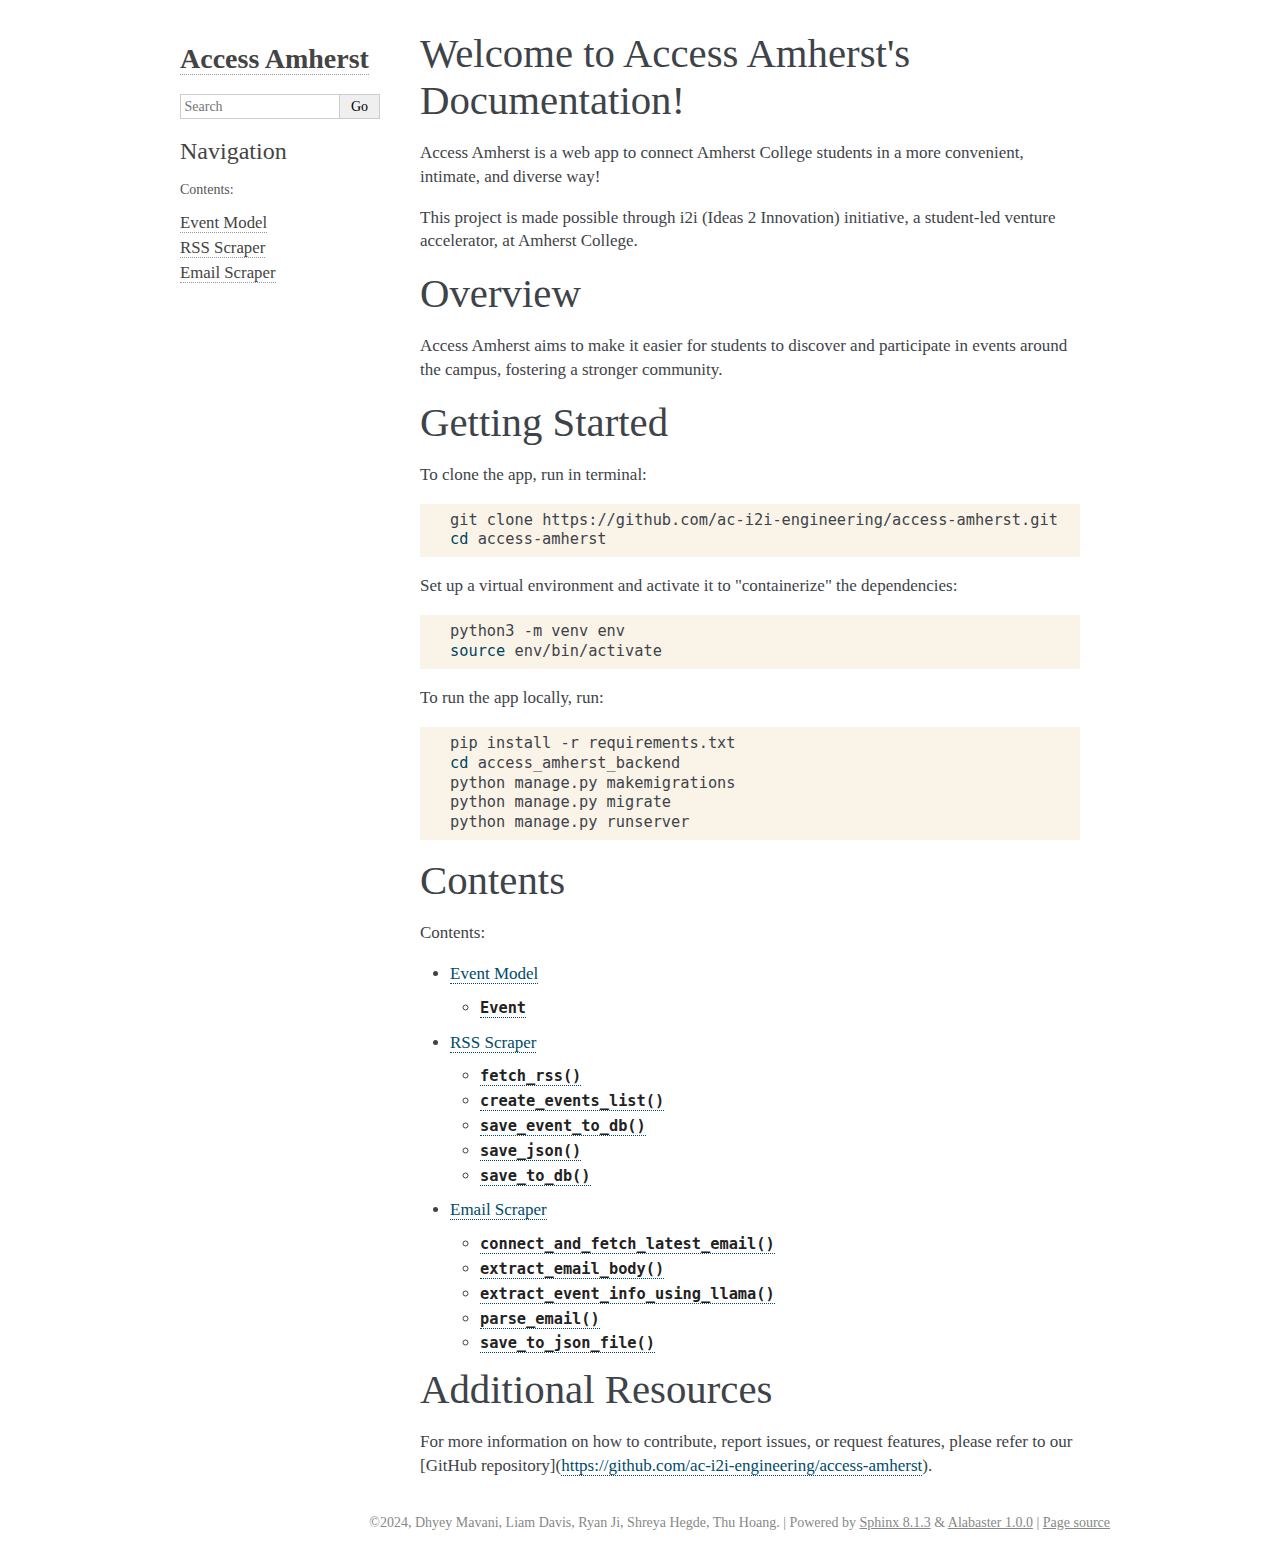
==== commit 8cd449ac: "deploy: e032a1fa9be61cb52333dbcdd20315e067d4c6b3" ====
--- a/index.html
+++ b/index.html
@@ -73,6 +73,10 @@
 </li>
 <li class="toctree-l1"><a class="reference internal" href="rss_scraper.html">RSS Scraper</a><ul>
 <li class="toctree-l2"><a class="reference internal" href="rss_scraper.html#access_amherst_algo.rss_scraper.fetch_rss.fetch_rss"><code class="docutils literal notranslate"><span class="pre">fetch_rss()</span></code></a></li>
+<li class="toctree-l2"><a class="reference internal" href="rss_scraper.html#access_amherst_algo.rss_scraper.parse_rss.create_events_list"><code class="docutils literal notranslate"><span class="pre">create_events_list()</span></code></a></li>
+<li class="toctree-l2"><a class="reference internal" href="rss_scraper.html#access_amherst_algo.rss_scraper.parse_rss.save_event_to_db"><code class="docutils literal notranslate"><span class="pre">save_event_to_db()</span></code></a></li>
+<li class="toctree-l2"><a class="reference internal" href="rss_scraper.html#access_amherst_algo.rss_scraper.parse_rss.save_json"><code class="docutils literal notranslate"><span class="pre">save_json()</span></code></a></li>
+<li class="toctree-l2"><a class="reference internal" href="rss_scraper.html#access_amherst_algo.rss_scraper.parse_rss.save_to_db"><code class="docutils literal notranslate"><span class="pre">save_to_db()</span></code></a></li>
 </ul>
 </li>
 <li class="toctree-l1"><a class="reference internal" href="email_scraper.html">Email Scraper</a><ul>
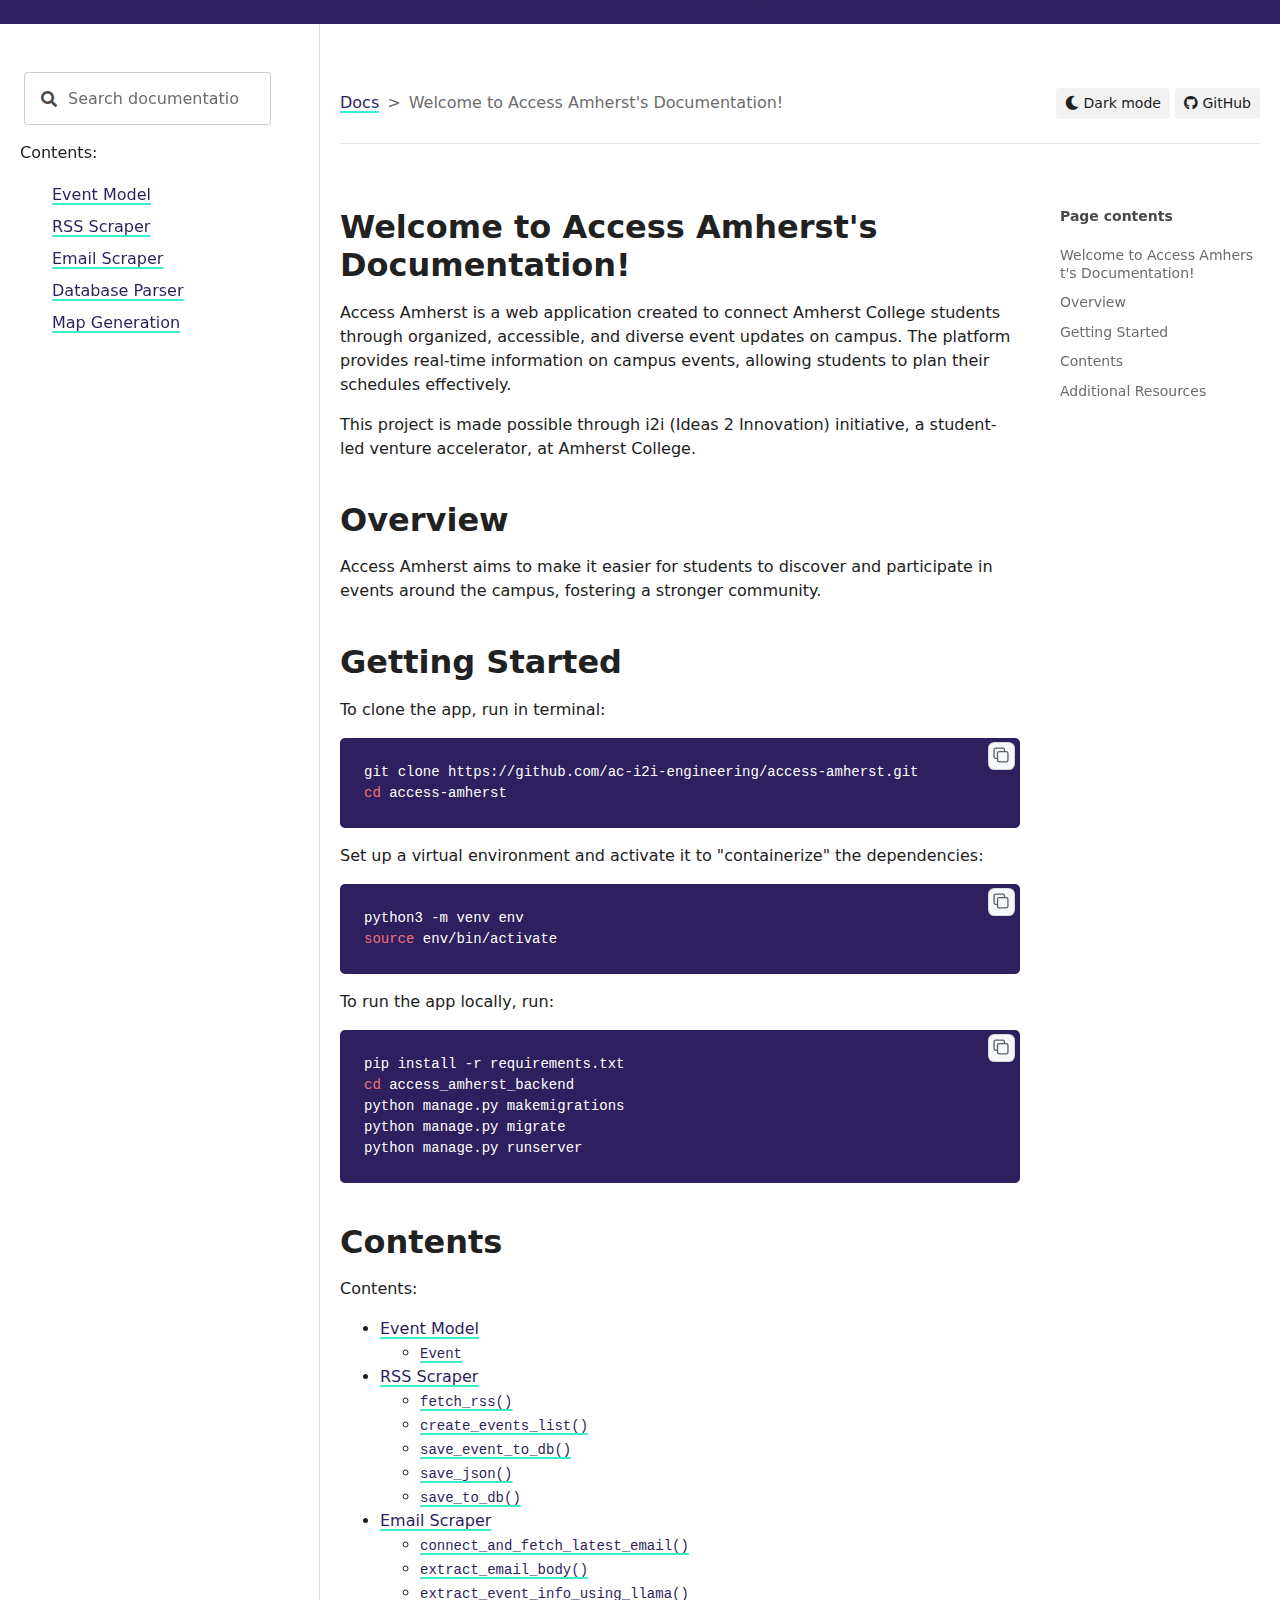
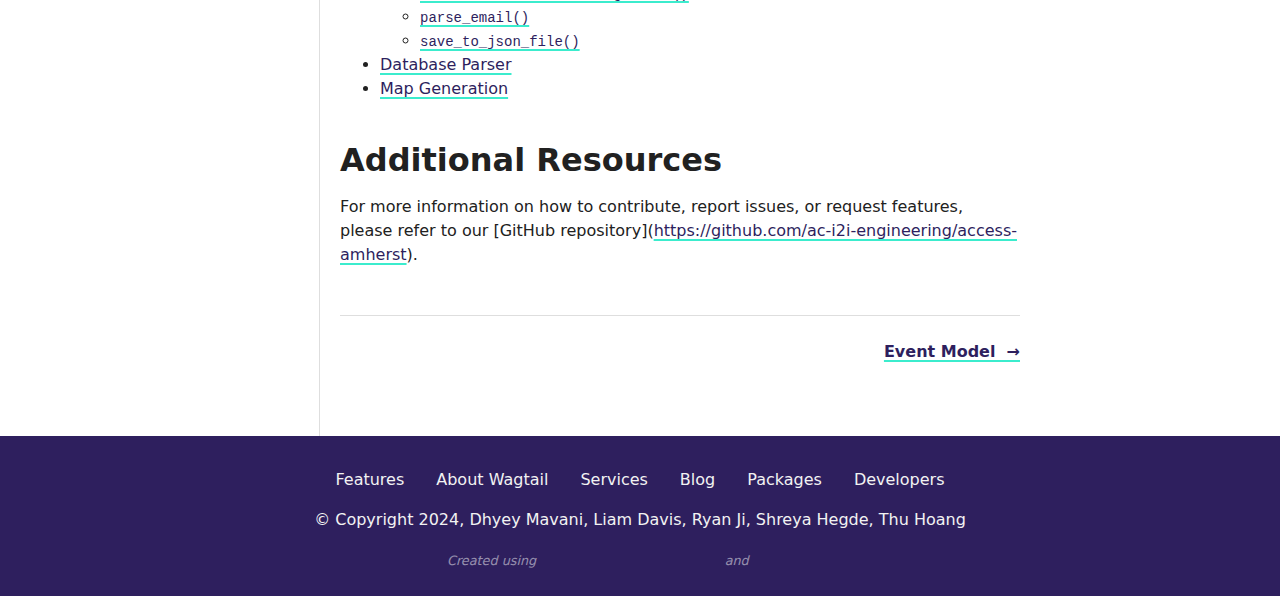
==== commit c044ac4a: "deploy: 7d305c60eb1dc2a08d9f75872123d9d36268fc24" ====
--- a/index.html
+++ b/index.html
@@ -1,40 +1,110 @@
 <!DOCTYPE html>
-
-<html lang="python" data-content_root="./">
-  <head>
+<html class="no-js" lang="python" data-content_root="./">
+<head>
     <meta charset="utf-8" />
-    <meta name="viewport" content="width=device-width, initial-scale=1.0" /><meta name="viewport" content="width=device-width, initial-scale=1" />
-
-    <title>Welcome to Access Amherst&#39;s Documentation! &#8212; Access Amherst 0.0.0 documentation</title>
-    <link rel="stylesheet" type="text/css" href="_static/pygments.css?v=d1102ebc" />
-    <link rel="stylesheet" type="text/css" href="_static/basic.css?v=686e5160" />
-    <link rel="stylesheet" type="text/css" href="_static/alabaster.css?v=27fed22d" />
-    <script src="_static/documentation_options.js?v=3dc53093"></script>
-    <script src="_static/doctools.js?v=9bcbadda"></script>
-    <script src="_static/sphinx_highlight.js?v=dc90522c"></script>
-    <link rel="index" title="Index" href="genindex.html" />
-    <link rel="search" title="Search" href="search.html" />
-    <link rel="next" title="Event Model" href="event_model.html" />
-   
-  <link rel="stylesheet" href="_static/custom.css" type="text/css" />
-  
-
-  
-  
-
-  </head><body>
-  
-
-    <div class="document">
-      <div class="documentwrapper">
-        <div class="bodywrapper">
-          
-
-          <div class="body" role="main">
-            
-  <section id="welcome-to-access-amherst-s-documentation">
+        <meta name="viewport" content="width=device-width, initial-scale=1" />
+
+    <meta name="viewport" content="width=device-width, initial-scale=1.0" />
+    
+        <title>Welcome to Access Amherst&#39;s Documentation! &mdash; Access Amherst 0.0.0 documentation</title>
+    
+    <link rel="stylesheet" type="text/css" href="_static/dist/fontawesome.css" />
+      <link rel="stylesheet" type="text/css" href="_static/dist/theme.css?v=310cf088" />
+      <link rel="stylesheet" type="text/css" href="_static/copybutton.css?v=76b2166b" />
+      <link rel="stylesheet" type="text/css" href="_static/custom.css?v=02fa4ee0" />
+            <link rel="index" title="Index" href="genindex.html" />
+            <link rel="search" title="Search" href="search.html" />
+            <link rel="top" title="Access Amherst 0.0.0 documentation" href="#" />
+            <link rel="next" title="Event Model" href="event_model.html" />
+    </head>
+<body>
+    <script type="text/javascript" src="_static/dist/blocking.js"></script>
+    <header class="container-fluid bg-primary">
+        <a class="btn btn-sm btn-light skip-to-content-link" href="#main">Skip to content</a>
+        <div class="container-fluid">
+            <div class="navbar navbar-expand-lg navbar-dark font-weight-bold">
+                
+                <button class="navbar-toggler btn btn-primary d-lg-none" type="button" data-toggle="collapse" data-target="#collapseSidebar" aria-expanded="false" aria-controls="collapseExample">
+                    <span class="navbar-toggler-icon"></span>
+                    <span class="sr-only">menu</span>
+                </button>
+            </div>
+        </div>
+    </header>
+    <div class="container-fluid">
+        <div class="row">
+            <aside class="col-12 col-lg-3 sidebar-container">
+                <div id="collapseSidebar" class="collapse sticky-top d-lg-block pt-5 pr-lg-4">
+<div id="searchbox" class="searchbox mb-6 px-1" role="search">
+    <form id="search-form" action="search.html" autocomplete="off" method="get" role="search">
+        <div class="input-group">
+            <div class="input-group-prepend">
+                <div class="input-group-text border-right-0 bg-white py-3 pl-3 pr-2"><span class="fas fa-search"></span></div>
+            </div>
+            <input class="form-control py-3 pr-3 pl-1 h-100 border-left-0" type="search" name="q" placeholder="Search documentation" aria-label="Search documentation" id="searchinput" />
+        </div>
+        <input type="hidden" name="check_keywords" value="yes" />
+        <input type="hidden" name="area" value="default" />
+    </form>
+</div><div class="site-toc">
+    <nav class="toc mt-3" aria-label="Main menu">
+        <p class="caption" role="heading"><span class="caption-text">Contents:</span></p>
+<ul>
+<li class="toctree-l1"><a class="reference internal" href="event_model.html">Event Model</a></li>
+<li class="toctree-l1"><a class="reference internal" href="rss_scraper.html">RSS Scraper</a></li>
+<li class="toctree-l1"><a class="reference internal" href="email_scraper.html">Email Scraper</a></li>
+<li class="toctree-l1"><a class="reference internal" href="parse_database.html">Database Parser</a></li>
+<li class="toctree-l1"><a class="reference internal" href="generate_map.html">Map Generation</a></li>
+</ul>
+
+    </nav>
+    <template data-toggle-item-template>
+        <button class="btn btn-sm btn-link toctree-expand" type="button">
+            <span class="sr-only">Toggle menu contents</span>
+        </button>
+    </template>
+</div>
+                    <div class="d-lg-none border-bottom">
+                        
+                    </div>
+                </div>
+            </aside>
+            <div class="col-12 col-lg-9 pt-5">
+                <header class="row align-items-baseline">
+                    <div class="col">
+                        <nav aria-label="breadcrumb">
+    <ol class="breadcrumb m-0 p-0 bg-transparent">
+        <li class="breadcrumb-item"><a href="#">Docs</a></li>
+        <li class="breadcrumb-item active" aria-current="page">Welcome to Access Amherst's Documentation!</li>
+    </ol>
+</nav>
+                    </div>
+                    <div class="col-sm-12 col-lg-auto mt-3 mt-lg-3">
+                        <noscript>
+                            <p>JavaScript is required to toggle light/dark mode..</p>
+                        </noscript>
+                        <button id="wagtail-theme" class="btn btn-sm btn-light text-decoration-none" type="button">
+                            <span class="dark-only"><i class="fas fa-sun"></i> Light mode</span>
+                            <span class="light-only"><i class="fas fa-moon"></i> Dark mode</span>
+                        </button>
+    <a class="btn btn-sm btn-light text-decoration-none" href="https://github.com/ac-i2i-engineering/access-amherst/" rel="nofollow">
+        <span class="btn-icon"><span class="fab fa-github"></span></span>
+        <span class="btn-text">GitHub</span>
+    </a>
+                        
+                    </div>
+                </header>
+                <div class="row" >
+                    <div class="col-12">
+                        <hr class="w-100 my-4">
+                    </div>
+                </div>
+                <div class="row">
+                    <div class="col-12 col-lg-9 order-last order-lg-first rst-content">
+                        <main role="main" id="main">
+    <section id="welcome-to-access-amherst-s-documentation">
 <h1>Welcome to Access Amherst's Documentation!<a class="headerlink" href="#welcome-to-access-amherst-s-documentation" title="Link to this heading">¶</a></h1>
-<p>Access Amherst is a web app to connect Amherst College students in a more convenient, intimate, and diverse way!</p>
+<p>Access Amherst is a web application created to connect Amherst College students through organized, accessible, and diverse event updates on campus. The platform provides real-time information on campus events, allowing students to plan their schedules effectively.</p>
 <p>This project is made possible through i2i (Ideas 2 Innovation) initiative, a student-led venture accelerator, at Amherst College.</p>
 </section>
 <section id="overview">
@@ -87,6 +157,8 @@
 <li class="toctree-l2"><a class="reference internal" href="email_scraper.html#access_amherst_algo.email_scraper.email_parser.save_to_json_file"><code class="docutils literal notranslate"><span class="pre">save_to_json_file()</span></code></a></li>
 </ul>
 </li>
+<li class="toctree-l1"><a class="reference internal" href="parse_database.html">Database Parser</a></li>
+<li class="toctree-l1"><a class="reference internal" href="generate_map.html">Map Generation</a></li>
 </ul>
 </div>
 </section>
@@ -95,73 +167,98 @@
 <p>For more information on how to contribute, report issues, or request features, please refer to our [GitHub repository](<a class="reference external" href="https://github.com/ac-i2i-engineering/access-amherst">https://github.com/ac-i2i-engineering/access-amherst</a>).</p>
 </section>
 
-
-          </div>
-          
-        </div>
-      </div>
-      <div class="sphinxsidebar" role="navigation" aria-label="Main">
-        <div class="sphinxsidebarwrapper">
-<h1 class="logo"><a href="#">Access Amherst</a></h1>
-
-
-
-
-
-
-
-
-
-<search id="searchbox" style="display: none" role="search">
-    <div class="searchformwrapper">
-    <form class="search" action="search.html" method="get">
-      <input type="text" name="q" aria-labelledby="searchlabel" autocomplete="off" autocorrect="off" autocapitalize="off" spellcheck="false" placeholder="Search"/>
-      <input type="submit" value="Go" />
-    </form>
+</main>
+                        <nav aria-label="Page navigation" class="py-4 my-5 clearfix font-weight-bold border-top">
+    <a class="float-right" href="event_model.html" title="Next">
+        Event Model <span aria-hidden="true">&nbsp;→</span>
+    </a>
+</nav>
+                    </div>
+                    
+                    <nav class="col-12 col-lg-3 pb-4">
+                        <div class="sticky-top toc page-toc" aria-labelledby="page-toc-heading">
+                            <p class="font-weight-bold" id="page-toc-heading">Page contents</p>
+                            <ul>
+<li><a class="reference internal" href="#">Welcome to Access Amherst's Documentation!</a></li>
+<li><a class="reference internal" href="#overview">Overview</a></li>
+<li><a class="reference internal" href="#getting-started">Getting Started</a></li>
+<li><a class="reference internal" href="#contents">Contents</a></li>
+<li><a class="reference internal" href="#additional-resources">Additional Resources</a></li>
+</ul>
+
+                        </div>
+                    </nav>
+                    
+                </div>
+            </div>
+        </div>
     </div>
-</search>
-<script>document.getElementById('searchbox').style.display = "block"</script><h3>Navigation</h3>
-<p class="caption" role="heading"><span class="caption-text">Contents:</span></p>
-<ul>
-<li class="toctree-l1"><a class="reference internal" href="event_model.html">Event Model</a></li>
-<li class="toctree-l1"><a class="reference internal" href="rss_scraper.html">RSS Scraper</a></li>
-<li class="toctree-l1"><a class="reference internal" href="email_scraper.html">Email Scraper</a></li>
-</ul>
-
-<div class="relations">
-<h3>Related Topics</h3>
-<ul>
-  <li><a href="#">Documentation overview</a><ul>
-      <li>Next: <a href="event_model.html" title="next chapter">Event Model</a></li>
-  </ul></li>
-</ul>
-</div>
-
-
-
-
-
-
-
-
-        </div>
-      </div>
-      <div class="clearer"></div>
+    <footer class="container-fluid bg-primary text-light">
+        <div class="container">
+            <div class="row">
+        <div class="col p-4">
+            
+                <nav aria-label="Footer">
+                    <ul class="nav justify-content-center mb-2">
+                        
+                            
+                            
+                            <li class="nav-item"><a class="nav-link text-light"  href="https://wagtail.org/features/">Features</a></li>
+                        
+                            
+                            
+                            <li class="nav-item"><a class="nav-link text-light"  href="https://wagtail.org/about-wagtail/"> About Wagtail</a></li>
+                        
+                            
+                            
+                            <li class="nav-item"><a class="nav-link text-light"  href="https://wagtail.org/services/"> Services</a></li>
+                        
+                            
+                            
+                            <li class="nav-item"><a class="nav-link text-light"  href="https://wagtail.org/blog/"> Blog</a></li>
+                        
+                            
+                            
+                            <li class="nav-item"><a class="nav-link text-light"  href="https://wagtail.org/packages/"> Packages</a></li>
+                        
+                            
+                            
+                            <li class="nav-item"><a class="nav-link text-light"  href="https://wagtail.org/developers/"> Developers</a></li>
+                        
+                    </ul>
+                </nav>
+            
+            <div class="text-center">
+                    &copy; Copyright 2024, Dhyey Mavani, Liam Davis, Ryan Ji, Shreya Hegde, Thu Hoang
+            </div>
+            <div class="text-center text-white-50 font-italic mt-3">
+                <small>
+                    Created using
+                    <a href="https://github.com/wagtail/sphinx_wagtail_theme" rel="nofollow" target="_blank">
+                        Sphinx Wagtail Theme 6.4.0
+                    </a>
+                    and
+                    <a href="https://www.sphinx-doc.org/" rel="nofollow" target="_blank">
+                        Sphinx 8.1.3
+                    </a>
+                </small>
+            </div>
+        </div>
     </div>
-    <div class="footer">
-      &#169;2024, Dhyey Mavani, Liam Davis, Ryan Ji, Shreya Hegde, Thu Hoang.
-      
-      |
-      Powered by <a href="https://www.sphinx-doc.org/">Sphinx 8.1.3</a>
-      &amp; <a href="https://alabaster.readthedocs.io">Alabaster 1.0.0</a>
-      
-      |
-      <a href="_sources/index.rst.txt"
-          rel="nofollow">Page source</a>
-    </div>
-
-    
-
-    
-  </body>
+        </div>
+    </footer>
+        <script src="_static/documentation_options.js?v=3dc53093"></script>
+        <script src="_static/doctools.js?v=9bcbadda"></script>
+        <script src="_static/sphinx_highlight.js?v=dc90522c"></script>
+        <script src="_static/clipboard.min.js?v=a7894cd8"></script>
+        <script src="_static/copybutton.js?v=f281be69"></script>
+        <script type="text/javascript" src="_static/dist/theme.js"></script>
+        <script type="text/javascript" src="_static/dist/vendor.js"></script>
+        <script type="text/javascript" src="_static/searchtools.js"></script>
+        <script type="text/javascript" src="_static/language_data.js"></script>
+        <script type="text/javascript">
+            document.addEventListener('DOMContentLoaded', function() { Search.loadIndex("searchindex.js"); });
+        </script>
+        <script type="text/javascript" id="searchindexloader"></script>
+    </body>
 </html>--- a/_static/dist/theme.css
+++ b/_static/dist/theme.css
@@ -0,0 +1,3 @@
+:root{--blue: #007bff;--indigo: #2e1f5e;--purple: #6f42c1;--pink: #e83e8c;--red: #dc3545;--orange: #fd7e14;--yellow: #ffc107;--green: #28a745;--teal: #007d7e;--cyan: #17a2b8;--white: #fff;--gray: #6c6c6c;--gray-dark: #313131;--primary: #2e1f5e;--secondary: #6c6c6c;--success: #a456c9;--info: #007d7e;--warning: #2f128d;--danger: #a72925;--light: #f2f2f2;--dark: #313131;--breakpoint-xs: 0;--breakpoint-sm: 576px;--breakpoint-md: 768px;--breakpoint-lg: 992px;--breakpoint-xl: 1200px;--font-family-sans-serif: "-apple-system", "BlinkMacSystemFont", "Segoe UI", "system-ui", "Roboto", "Helvetica Neue", "Arial", sans-serif, "Apple Color Emoji", "Segoe UI Emoji", "Segoe UI Symbol", "Noto Color Emoji";--font-family-monospace: "ui-monospace", "Menlo", "Monaco", "Cascadia Mono", "Segoe UI Mono", "Roboto Mono", "Oxygen Mono", "Ubuntu Monospace", "Source Code Pro", "Fira Mono", "Droid Sans Mono", "Courier New", monospace, "Apple Color Emoji", "Segoe UI Emoji", "Segoe UI Symbol", "Noto Color Emoji"}*,*::before,*::after{box-sizing:border-box}html{font-family:sans-serif;line-height:1.15;-webkit-text-size-adjust:100%;-webkit-tap-highlight-color:rgba(0,0,0,0)}article,aside,figcaption,figure,footer,header,hgroup,main,nav,section{display:block}body{margin:0;font-family:"-apple-system","BlinkMacSystemFont","Segoe UI","system-ui","Roboto","Helvetica Neue","Arial",sans-serif,"Apple Color Emoji","Segoe UI Emoji","Segoe UI Symbol","Noto Color Emoji";font-size:1rem;font-weight:400;line-height:1.5;color:#212121;text-align:left;background-color:#fff}[tabindex="-1"]:focus:not(:focus-visible){outline:0 !important}hr{box-sizing:content-box;height:0;overflow:visible}h1,h2,h3,h4,h5,h6{margin-top:0;margin-bottom:.5em}p{margin-top:0;margin-bottom:1rem}abbr[title],abbr[data-original-title]{text-decoration:underline;text-decoration:underline dotted;cursor:help;border-bottom:0;text-decoration-skip-ink:none}address{margin-bottom:1rem;font-style:normal;line-height:inherit}ol,ul,dl{margin-top:0;margin-bottom:1rem}ol ol,ul ul,ol ul,ul ol{margin-bottom:0}dt{font-weight:700}dd{margin-bottom:.5rem;margin-left:0}blockquote{margin:0 0 1rem}b,strong{font-weight:bolder}small{font-size:80%}sub,sup{position:relative;font-size:75%;line-height:0;vertical-align:baseline}sub{bottom:-0.25em}sup{top:-0.5em}a{color:#2e1f5e;text-decoration:none;background-color:rgba(0,0,0,0)}a:hover{color:#13c7a8;text-decoration:underline}a:not([href]):not([class]){color:inherit;text-decoration:none}a:not([href]):not([class]):hover{color:inherit;text-decoration:none}pre,code,kbd,samp{font-family:"ui-monospace","Menlo","Monaco","Cascadia Mono","Segoe UI Mono","Roboto Mono","Oxygen Mono","Ubuntu Monospace","Source Code Pro","Fira Mono","Droid Sans Mono","Courier New",monospace,"Apple Color Emoji","Segoe UI Emoji","Segoe UI Symbol","Noto Color Emoji";font-size:1em}pre{margin-top:0;margin-bottom:1rem;overflow:auto;-ms-overflow-style:scrollbar}figure{margin:0 0 1rem}img{vertical-align:middle;border-style:none}svg{overflow:hidden;vertical-align:middle}table{border-collapse:collapse}caption{padding-top:.75rem;padding-bottom:.75rem;color:#6c6c6c;text-align:left;caption-side:bottom}th{text-align:inherit;text-align:-webkit-match-parent}label{display:inline-block;margin-bottom:.5rem}button{border-radius:0}button:focus:not(:focus-visible){outline:0}input,button,select,optgroup,textarea{margin:0;font-family:inherit;font-size:inherit;line-height:inherit}button,input{overflow:visible}button,select{text-transform:none}[role=button]{cursor:pointer}select{word-wrap:normal}button,[type=button],[type=reset],[type=submit]{-webkit-appearance:button}button:not(:disabled),[type=button]:not(:disabled),[type=reset]:not(:disabled),[type=submit]:not(:disabled){cursor:pointer}button::-moz-focus-inner,[type=button]::-moz-focus-inner,[type=reset]::-moz-focus-inner,[type=submit]::-moz-focus-inner{padding:0;border-style:none}input[type=radio],input[type=checkbox]{box-sizing:border-box;padding:0}textarea{overflow:auto;resize:vertical}fieldset{min-width:0;padding:0;margin:0;border:0}legend{display:block;width:100%;max-width:100%;padding:0;margin-bottom:.5rem;font-size:1.5rem;line-height:inherit;color:inherit;white-space:normal}progress{vertical-align:baseline}[type=number]::-webkit-inner-spin-button,[type=number]::-webkit-outer-spin-button{height:auto}[type=search]{outline-offset:-2px;-webkit-appearance:none}[type=search]::-webkit-search-decoration{-webkit-appearance:none}::-webkit-file-upload-button{font:inherit;-webkit-appearance:button}output{display:inline-block}summary{display:list-item;cursor:pointer}template{display:none}[hidden]{display:none !important}h1,h2,h3,h4,h5,h6,.h1,.h2,.h3,.h4,.h5,.h6{margin-bottom:.5em;font-weight:700;line-height:1.2}h1,.h1{font-size:2em}h2,.h2{font-size:1.75em}h3,.h3{font-size:1.5em}h4,.h4{font-size:1.25em}h5,.h5{font-size:1em}h6,.h6{font-size:0.85em}.lead{font-size:1.25rem;font-weight:300}.display-1{font-size:6rem;font-weight:300;line-height:1.2}.display-2{font-size:5.5rem;font-weight:300;line-height:1.2}.display-3{font-size:4.5rem;font-weight:300;line-height:1.2}.display-4{font-size:3.5rem;font-weight:300;line-height:1.2}hr{margin-top:1rem;margin-bottom:1rem;border:0;border-top:1px solid rgba(0,0,0,.1)}small,.small{font-size:80%;font-weight:400}mark,.mark{padding:.2em;background-color:#fcf8e3}.list-unstyled{padding-left:0;list-style:none}.list-inline{padding-left:0;list-style:none}.list-inline-item{display:inline-block}.list-inline-item:not(:last-child){margin-right:.5rem}.initialism{font-size:90%;text-transform:uppercase}.blockquote{margin-bottom:1rem;font-size:1.25rem}.blockquote-footer{display:block;font-size:80%;color:#6c6c6c}.blockquote-footer::before{content:"— "}.img-fluid{max-width:100%;height:auto}.img-thumbnail{padding:.25rem;background-color:#fff;border:1px solid #dedede;border-radius:.25rem;max-width:100%;height:auto}.figure{display:inline-block}.figure-img{margin-bottom:.5rem;line-height:1}.figure-caption{font-size:90%;color:#6c6c6c}code{font-size:87.5%;color:#d02040;word-wrap:break-word}a>code{color:inherit}kbd{padding:.2rem .4rem;font-size:87.5%;color:#fff;background-color:#212121;border-radius:.2rem}kbd kbd{padding:0;font-size:100%;font-weight:700}pre{display:block;font-size:87.5%;color:#212121}pre code{font-size:inherit;color:inherit;word-break:normal}.pre-scrollable{max-height:340px;overflow-y:scroll}.container,.container-fluid,.container-xl,.container-lg,.container-md,.container-sm{width:100%;padding-right:20px;padding-left:20px;margin-right:auto;margin-left:auto}@media(min-width: 576px){.container-sm,.container{max-width:540px}}@media(min-width: 768px){.container-md,.container-sm,.container{max-width:720px}}@media(min-width: 992px){.container-lg,.container-md,.container-sm,.container{max-width:960px}}@media(min-width: 1200px){.container-xl,.container-lg,.container-md,.container-sm,.container{max-width:1140px}}.row{display:flex;flex-wrap:wrap;margin-right:-20px;margin-left:-20px}.no-gutters{margin-right:0;margin-left:0}.no-gutters>.col,.no-gutters>[class*=col-]{padding-right:0;padding-left:0}.col-xl,.col-xl-auto,.col-xl-12,.col-xl-11,.col-xl-10,.col-xl-9,.col-xl-8,.col-xl-7,.col-xl-6,.col-xl-5,.col-xl-4,.col-xl-3,.col-xl-2,.col-xl-1,.col-lg,.col-lg-auto,.col-lg-12,.col-lg-11,.col-lg-10,.col-lg-9,.col-lg-8,.col-lg-7,.col-lg-6,.col-lg-5,.col-lg-4,.col-lg-3,.col-lg-2,.col-lg-1,.col-md,.col-md-auto,.col-md-12,.col-md-11,.col-md-10,.col-md-9,.col-md-8,.col-md-7,.col-md-6,.col-md-5,.col-md-4,.col-md-3,.col-md-2,.col-md-1,.col-sm,.col-sm-auto,.col-sm-12,.col-sm-11,.col-sm-10,.col-sm-9,.col-sm-8,.col-sm-7,.col-sm-6,.col-sm-5,.col-sm-4,.col-sm-3,.col-sm-2,.col-sm-1,.col,.col-auto,.col-12,.col-11,.col-10,.col-9,.col-8,.col-7,.col-6,.col-5,.col-4,.col-3,.col-2,.col-1{position:relative;width:100%;padding-right:20px;padding-left:20px}.col{flex-basis:0;flex-grow:1;max-width:100%}.row-cols-1>*{flex:0 0 100%;max-width:100%}.row-cols-2>*{flex:0 0 50%;max-width:50%}.row-cols-3>*{flex:0 0 33.3333333333%;max-width:33.3333333333%}.row-cols-4>*{flex:0 0 25%;max-width:25%}.row-cols-5>*{flex:0 0 20%;max-width:20%}.row-cols-6>*{flex:0 0 16.6666666667%;max-width:16.6666666667%}.col-auto{flex:0 0 auto;width:auto;max-width:100%}.col-1{flex:0 0 8.3333333333%;max-width:8.3333333333%}.col-2{flex:0 0 16.6666666667%;max-width:16.6666666667%}.col-3{flex:0 0 25%;max-width:25%}.col-4{flex:0 0 33.3333333333%;max-width:33.3333333333%}.col-5{flex:0 0 41.6666666667%;max-width:41.6666666667%}.col-6{flex:0 0 50%;max-width:50%}.col-7{flex:0 0 58.3333333333%;max-width:58.3333333333%}.col-8{flex:0 0 66.6666666667%;max-width:66.6666666667%}.col-9{flex:0 0 75%;max-width:75%}.col-10{flex:0 0 83.3333333333%;max-width:83.3333333333%}.col-11{flex:0 0 91.6666666667%;max-width:91.6666666667%}.col-12{flex:0 0 100%;max-width:100%}.order-first{order:-1}.order-last{order:13}.order-0{order:0}.order-1{order:1}.order-2{order:2}.order-3{order:3}.order-4{order:4}.order-5{order:5}.order-6{order:6}.order-7{order:7}.order-8{order:8}.order-9{order:9}.order-10{order:10}.order-11{order:11}.order-12{order:12}.offset-1{margin-left:8.3333333333%}.offset-2{margin-left:16.6666666667%}.offset-3{margin-left:25%}.offset-4{margin-left:33.3333333333%}.offset-5{margin-left:41.6666666667%}.offset-6{margin-left:50%}.offset-7{margin-left:58.3333333333%}.offset-8{margin-left:66.6666666667%}.offset-9{margin-left:75%}.offset-10{margin-left:83.3333333333%}.offset-11{margin-left:91.6666666667%}@media(min-width: 576px){.col-sm{flex-basis:0;flex-grow:1;max-width:100%}.row-cols-sm-1>*{flex:0 0 100%;max-width:100%}.row-cols-sm-2>*{flex:0 0 50%;max-width:50%}.row-cols-sm-3>*{flex:0 0 33.3333333333%;max-width:33.3333333333%}.row-cols-sm-4>*{flex:0 0 25%;max-width:25%}.row-cols-sm-5>*{flex:0 0 20%;max-width:20%}.row-cols-sm-6>*{flex:0 0 16.6666666667%;max-width:16.6666666667%}.col-sm-auto{flex:0 0 auto;width:auto;max-width:100%}.col-sm-1{flex:0 0 8.3333333333%;max-width:8.3333333333%}.col-sm-2{flex:0 0 16.6666666667%;max-width:16.6666666667%}.col-sm-3{flex:0 0 25%;max-width:25%}.col-sm-4{flex:0 0 33.3333333333%;max-width:33.3333333333%}.col-sm-5{flex:0 0 41.6666666667%;max-width:41.6666666667%}.col-sm-6{flex:0 0 50%;max-width:50%}.col-sm-7{flex:0 0 58.3333333333%;max-width:58.3333333333%}.col-sm-8{flex:0 0 66.6666666667%;max-width:66.6666666667%}.col-sm-9{flex:0 0 75%;max-width:75%}.col-sm-10{flex:0 0 83.3333333333%;max-width:83.3333333333%}.col-sm-11{flex:0 0 91.6666666667%;max-width:91.6666666667%}.col-sm-12{flex:0 0 100%;max-width:100%}.order-sm-first{order:-1}.order-sm-last{order:13}.order-sm-0{order:0}.order-sm-1{order:1}.order-sm-2{order:2}.order-sm-3{order:3}.order-sm-4{order:4}.order-sm-5{order:5}.order-sm-6{order:6}.order-sm-7{order:7}.order-sm-8{order:8}.order-sm-9{order:9}.order-sm-10{order:10}.order-sm-11{order:11}.order-sm-12{order:12}.offset-sm-0{margin-left:0}.offset-sm-1{margin-left:8.3333333333%}.offset-sm-2{margin-left:16.6666666667%}.offset-sm-3{margin-left:25%}.offset-sm-4{margin-left:33.3333333333%}.offset-sm-5{margin-left:41.6666666667%}.offset-sm-6{margin-left:50%}.offset-sm-7{margin-left:58.3333333333%}.offset-sm-8{margin-left:66.6666666667%}.offset-sm-9{margin-left:75%}.offset-sm-10{margin-left:83.3333333333%}.offset-sm-11{margin-left:91.6666666667%}}@media(min-width: 768px){.col-md{flex-basis:0;flex-grow:1;max-width:100%}.row-cols-md-1>*{flex:0 0 100%;max-width:100%}.row-cols-md-2>*{flex:0 0 50%;max-width:50%}.row-cols-md-3>*{flex:0 0 33.3333333333%;max-width:33.3333333333%}.row-cols-md-4>*{flex:0 0 25%;max-width:25%}.row-cols-md-5>*{flex:0 0 20%;max-width:20%}.row-cols-md-6>*{flex:0 0 16.6666666667%;max-width:16.6666666667%}.col-md-auto{flex:0 0 auto;width:auto;max-width:100%}.col-md-1{flex:0 0 8.3333333333%;max-width:8.3333333333%}.col-md-2{flex:0 0 16.6666666667%;max-width:16.6666666667%}.col-md-3{flex:0 0 25%;max-width:25%}.col-md-4{flex:0 0 33.3333333333%;max-width:33.3333333333%}.col-md-5{flex:0 0 41.6666666667%;max-width:41.6666666667%}.col-md-6{flex:0 0 50%;max-width:50%}.col-md-7{flex:0 0 58.3333333333%;max-width:58.3333333333%}.col-md-8{flex:0 0 66.6666666667%;max-width:66.6666666667%}.col-md-9{flex:0 0 75%;max-width:75%}.col-md-10{flex:0 0 83.3333333333%;max-width:83.3333333333%}.col-md-11{flex:0 0 91.6666666667%;max-width:91.6666666667%}.col-md-12{flex:0 0 100%;max-width:100%}.order-md-first{order:-1}.order-md-last{order:13}.order-md-0{order:0}.order-md-1{order:1}.order-md-2{order:2}.order-md-3{order:3}.order-md-4{order:4}.order-md-5{order:5}.order-md-6{order:6}.order-md-7{order:7}.order-md-8{order:8}.order-md-9{order:9}.order-md-10{order:10}.order-md-11{order:11}.order-md-12{order:12}.offset-md-0{margin-left:0}.offset-md-1{margin-left:8.3333333333%}.offset-md-2{margin-left:16.6666666667%}.offset-md-3{margin-left:25%}.offset-md-4{margin-left:33.3333333333%}.offset-md-5{margin-left:41.6666666667%}.offset-md-6{margin-left:50%}.offset-md-7{margin-left:58.3333333333%}.offset-md-8{margin-left:66.6666666667%}.offset-md-9{margin-left:75%}.offset-md-10{margin-left:83.3333333333%}.offset-md-11{margin-left:91.6666666667%}}@media(min-width: 992px){.col-lg{flex-basis:0;flex-grow:1;max-width:100%}.row-cols-lg-1>*{flex:0 0 100%;max-width:100%}.row-cols-lg-2>*{flex:0 0 50%;max-width:50%}.row-cols-lg-3>*{flex:0 0 33.3333333333%;max-width:33.3333333333%}.row-cols-lg-4>*{flex:0 0 25%;max-width:25%}.row-cols-lg-5>*{flex:0 0 20%;max-width:20%}.row-cols-lg-6>*{flex:0 0 16.6666666667%;max-width:16.6666666667%}.col-lg-auto{flex:0 0 auto;width:auto;max-width:100%}.col-lg-1{flex:0 0 8.3333333333%;max-width:8.3333333333%}.col-lg-2{flex:0 0 16.6666666667%;max-width:16.6666666667%}.col-lg-3{flex:0 0 25%;max-width:25%}.col-lg-4{flex:0 0 33.3333333333%;max-width:33.3333333333%}.col-lg-5{flex:0 0 41.6666666667%;max-width:41.6666666667%}.col-lg-6{flex:0 0 50%;max-width:50%}.col-lg-7{flex:0 0 58.3333333333%;max-width:58.3333333333%}.col-lg-8{flex:0 0 66.6666666667%;max-width:66.6666666667%}.col-lg-9{flex:0 0 75%;max-width:75%}.col-lg-10{flex:0 0 83.3333333333%;max-width:83.3333333333%}.col-lg-11{flex:0 0 91.6666666667%;max-width:91.6666666667%}.col-lg-12{flex:0 0 100%;max-width:100%}.order-lg-first{order:-1}.order-lg-last{order:13}.order-lg-0{order:0}.order-lg-1{order:1}.order-lg-2{order:2}.order-lg-3{order:3}.order-lg-4{order:4}.order-lg-5{order:5}.order-lg-6{order:6}.order-lg-7{order:7}.order-lg-8{order:8}.order-lg-9{order:9}.order-lg-10{order:10}.order-lg-11{order:11}.order-lg-12{order:12}.offset-lg-0{margin-left:0}.offset-lg-1{margin-left:8.3333333333%}.offset-lg-2{margin-left:16.6666666667%}.offset-lg-3{margin-left:25%}.offset-lg-4{margin-left:33.3333333333%}.offset-lg-5{margin-left:41.6666666667%}.offset-lg-6{margin-left:50%}.offset-lg-7{margin-left:58.3333333333%}.offset-lg-8{margin-left:66.6666666667%}.offset-lg-9{margin-left:75%}.offset-lg-10{margin-left:83.3333333333%}.offset-lg-11{margin-left:91.6666666667%}}@media(min-width: 1200px){.col-xl{flex-basis:0;flex-grow:1;max-width:100%}.row-cols-xl-1>*{flex:0 0 100%;max-width:100%}.row-cols-xl-2>*{flex:0 0 50%;max-width:50%}.row-cols-xl-3>*{flex:0 0 33.3333333333%;max-width:33.3333333333%}.row-cols-xl-4>*{flex:0 0 25%;max-width:25%}.row-cols-xl-5>*{flex:0 0 20%;max-width:20%}.row-cols-xl-6>*{flex:0 0 16.6666666667%;max-width:16.6666666667%}.col-xl-auto{flex:0 0 auto;width:auto;max-width:100%}.col-xl-1{flex:0 0 8.3333333333%;max-width:8.3333333333%}.col-xl-2{flex:0 0 16.6666666667%;max-width:16.6666666667%}.col-xl-3{flex:0 0 25%;max-width:25%}.col-xl-4{flex:0 0 33.3333333333%;max-width:33.3333333333%}.col-xl-5{flex:0 0 41.6666666667%;max-width:41.6666666667%}.col-xl-6{flex:0 0 50%;max-width:50%}.col-xl-7{flex:0 0 58.3333333333%;max-width:58.3333333333%}.col-xl-8{flex:0 0 66.6666666667%;max-width:66.6666666667%}.col-xl-9{flex:0 0 75%;max-width:75%}.col-xl-10{flex:0 0 83.3333333333%;max-width:83.3333333333%}.col-xl-11{flex:0 0 91.6666666667%;max-width:91.6666666667%}.col-xl-12{flex:0 0 100%;max-width:100%}.order-xl-first{order:-1}.order-xl-last{order:13}.order-xl-0{order:0}.order-xl-1{order:1}.order-xl-2{order:2}.order-xl-3{order:3}.order-xl-4{order:4}.order-xl-5{order:5}.order-xl-6{order:6}.order-xl-7{order:7}.order-xl-8{order:8}.order-xl-9{order:9}.order-xl-10{order:10}.order-xl-11{order:11}.order-xl-12{order:12}.offset-xl-0{margin-left:0}.offset-xl-1{margin-left:8.3333333333%}.offset-xl-2{margin-left:16.6666666667%}.offset-xl-3{margin-left:25%}.offset-xl-4{margin-left:33.3333333333%}.offset-xl-5{margin-left:41.6666666667%}.offset-xl-6{margin-left:50%}.offset-xl-7{margin-left:58.3333333333%}.offset-xl-8{margin-left:66.6666666667%}.offset-xl-9{margin-left:75%}.offset-xl-10{margin-left:83.3333333333%}.offset-xl-11{margin-left:91.6666666667%}}.table,table.docutils:not(.field-list){width:100%;margin-bottom:1rem;color:#212121}.table th,table.docutils:not(.field-list) th,.table td,table.docutils:not(.field-list) td{padding:.75rem;vertical-align:top;border-top:1px solid #dedede}.table thead th,table.docutils:not(.field-list) thead th{vertical-align:bottom;border-bottom:2px solid #dedede}.table tbody+tbody,table.docutils:not(.field-list) tbody+tbody{border-top:2px solid #dedede}.table-sm th,.table-sm td{padding:.3rem}.table-bordered,body.theme-dark table.docutils:not(.field-list),table.docutils:not(.field-list){border:1px solid #dedede}.table-bordered th,body.theme-dark table.docutils:not(.field-list) th,table.docutils:not(.field-list) th,.table-bordered td,body.theme-dark table.docutils:not(.field-list) td,table.docutils:not(.field-list) td{border:1px solid #dedede}.table-bordered thead th,body.theme-dark table.docutils:not(.field-list) thead th,table.docutils:not(.field-list) thead th,.table-bordered thead td,body.theme-dark table.docutils:not(.field-list) thead td,table.docutils:not(.field-list) thead td{border-bottom-width:2px}.table-borderless th,.table-borderless td,.table-borderless thead th,.table-borderless tbody+tbody{border:0}.table-striped tbody tr:nth-of-type(odd),table.docutils:not(.field-list) tbody tr:nth-of-type(odd){background-color:rgba(0,0,0,.05)}.table-hover tbody tr:hover{color:#212121;background-color:rgba(0,0,0,.075)}.table-primary,.table-primary>th,.table-primary>td{background-color:#c4c0d2}.table-primary th,.table-primary td,.table-primary thead th,.table-primary tbody+tbody{border-color:#928bab}.table-hover .table-primary:hover{background-color:#b6b1c7}.table-hover .table-primary:hover>td,.table-hover .table-primary:hover>th{background-color:#b6b1c7}.table-secondary,.table-secondary>th,.table-secondary>td{background-color:#d6d6d6}.table-secondary th,.table-secondary td,.table-secondary thead th,.table-secondary tbody+tbody{border-color:#b3b3b3}.table-hover .table-secondary:hover{background-color:#c9c9c9}.table-hover .table-secondary:hover>td,.table-hover .table-secondary:hover>th{background-color:#c9c9c9}.table-success,.table-success>th,.table-success>td{background-color:#e6d0f0}.table-success th,.table-success td,.table-success thead th,.table-success tbody+tbody{border-color:#d0a7e3}.table-hover .table-success:hover{background-color:#dcbdea}.table-hover .table-success:hover>td,.table-hover .table-success:hover>th{background-color:#dcbdea}.table-info,.table-info>th,.table-info>td{background-color:#b8dbdb}.table-info th,.table-info td,.table-info thead th,.table-info tbody+tbody{border-color:#7abbbc}.table-hover .table-info:hover{background-color:#a7d2d2}.table-hover .table-info:hover>td,.table-hover .table-info:hover>th{background-color:#a7d2d2}.table-warning,.table-warning>th,.table-warning>td{background-color:#c5bddf}.table-warning th,.table-warning td,.table-warning thead th,.table-warning tbody+tbody{border-color:#9384c4}.table-hover .table-warning:hover{background-color:#b6acd7}.table-hover .table-warning:hover>td,.table-hover .table-warning:hover>th{background-color:#b6acd7}.table-danger,.table-danger>th,.table-danger>td{background-color:#e6c3c2}.table-danger th,.table-danger td,.table-danger thead th,.table-danger tbody+tbody{border-color:#d1908e}.table-hover .table-danger:hover{background-color:#dfb1b0}.table-hover .table-danger:hover>td,.table-hover .table-danger:hover>th{background-color:#dfb1b0}.table-light,.table-light>th,.table-light>td{background-color:#fbfbfb}.table-light th,.table-light td,.table-light thead th,.table-light tbody+tbody{border-color:#f8f8f8}.table-hover .table-light:hover{background-color:#eee}.table-hover .table-light:hover>td,.table-hover .table-light:hover>th{background-color:#eee}.table-dark,body.theme-dark table.docutils:not(.field-list),.table-dark>th,body.theme-dark table.docutils:not(.field-list)>th,.table-dark>td,body.theme-dark table.docutils:not(.field-list)>td{background-color:#c5c5c5}.table-dark th,body.theme-dark table.docutils:not(.field-list) th,.table-dark td,body.theme-dark table.docutils:not(.field-list) td,.table-dark thead th,.table-dark tbody+tbody,body.theme-dark table.docutils:not(.field-list) tbody+tbody{border-color:#949494}.table-hover .table-dark:hover,.table-hover body.theme-dark table.docutils:hover:not(.field-list),body.theme-dark .table-hover table.docutils:hover:not(.field-list){background-color:#b8b8b8}.table-hover .table-dark:hover>td,.table-hover body.theme-dark table.docutils:hover:not(.field-list)>td,body.theme-dark .table-hover table.docutils:hover:not(.field-list)>td,.table-hover .table-dark:hover>th,.table-hover body.theme-dark table.docutils:hover:not(.field-list)>th,body.theme-dark .table-hover table.docutils:hover:not(.field-list)>th{background-color:#b8b8b8}.table-active,.table-active>th,.table-active>td{background-color:rgba(0,0,0,.075)}.table-hover .table-active:hover{background-color:rgba(0,0,0,.075)}.table-hover .table-active:hover>td,.table-hover .table-active:hover>th{background-color:rgba(0,0,0,.075)}.table .thead-dark th,table.docutils:not(.field-list) .thead-dark th,body.theme-dark table.docutils:not(.field-list) thead th{color:rgba(255,255,255,.8);background-color:#120c24;border-color:#201641}.table .thead-light th,table.docutils:not(.field-list) .thead-light th,table.docutils:not(.field-list) thead th{color:#494949;background-color:#e9e9e9;border-color:#dedede}.table-dark,body.theme-dark table.docutils:not(.field-list){color:rgba(255,255,255,.8);background-color:#120c24}.table-dark th,body.theme-dark table.docutils:not(.field-list) th,.table-dark td,body.theme-dark table.docutils:not(.field-list) td,.table-dark thead th{border-color:#201641}.table-dark.table-bordered,table.table-dark.docutils:not(.field-list),body.theme-dark table.docutils:not(.field-list){border:0}.table-dark.table-striped tbody tr:nth-of-type(odd),table.table-dark.docutils:not(.field-list) tbody tr:nth-of-type(odd),body.theme-dark table.docutils:not(.field-list) tbody tr:nth-of-type(odd){background-color:rgba(255,255,255,.05)}.table-dark.table-hover tbody tr:hover,body.theme-dark table.table-hover.docutils:not(.field-list) tbody tr:hover{color:rgba(255,255,255,.8);background-color:rgba(255,255,255,.075)}@media(max-width: 575.98px){.table-responsive-sm{display:block;width:100%;overflow-x:auto;-webkit-overflow-scrolling:touch}.table-responsive-sm>.table-bordered,body.theme-dark .table-responsive-sm>table.docutils:not(.field-list),.table-responsive-sm>table.docutils:not(.field-list){border:0}}@media(max-width: 767.98px){.table-responsive-md{display:block;width:100%;overflow-x:auto;-webkit-overflow-scrolling:touch}.table-responsive-md>.table-bordered,body.theme-dark .table-responsive-md>table.docutils:not(.field-list),.table-responsive-md>table.docutils:not(.field-list){border:0}}@media(max-width: 991.98px){.table-responsive-lg{display:block;width:100%;overflow-x:auto;-webkit-overflow-scrolling:touch}.table-responsive-lg>.table-bordered,body.theme-dark .table-responsive-lg>table.docutils:not(.field-list),.table-responsive-lg>table.docutils:not(.field-list){border:0}}@media(max-width: 1199.98px){.table-responsive-xl{display:block;width:100%;overflow-x:auto;-webkit-overflow-scrolling:touch}.table-responsive-xl>.table-bordered,body.theme-dark .table-responsive-xl>table.docutils:not(.field-list),.table-responsive-xl>table.docutils:not(.field-list){border:0}}.table-responsive{display:block;width:100%;overflow-x:auto;-webkit-overflow-scrolling:touch}.table-responsive>.table-bordered,body.theme-dark .table-responsive>table.docutils:not(.field-list),.table-responsive>table.docutils:not(.field-list){border:0}.form-control{display:block;width:100%;height:calc(1.5em + 0.75rem + 2px);padding:.375rem .75rem;font-size:1rem;font-weight:400;line-height:1.5;color:#494949;background-color:#fff;background-clip:padding-box;border:1px solid #cecece;border-radius:.25rem;transition:border-color .15s ease-in-out,box-shadow .15s ease-in-out}@media(prefers-reduced-motion: reduce){.form-control{transition:none}}.form-control::-ms-expand{background-color:rgba(0,0,0,0);border:0}.form-control:-moz-focusring{color:rgba(0,0,0,0);text-shadow:0 0 0 #494949}.form-control:focus{color:#494949;background-color:#fff;border-color:#5d3fbe;outline:0;box-shadow:0 0 0 .2rem rgba(46,31,94,.25)}.form-control::placeholder{color:#6c6c6c;opacity:1}.form-control:disabled,.form-control[readonly]{background-color:#e9e9e9;opacity:1}input[type=date].form-control,input[type=time].form-control,input[type=datetime-local].form-control,input[type=month].form-control{appearance:none}select.form-control:focus::-ms-value{color:#494949;background-color:#fff}.form-control-file,.form-control-range{display:block;width:100%}.col-form-label{padding-top:calc(0.375rem + 1px);padding-bottom:calc(0.375rem + 1px);margin-bottom:0;font-size:inherit;line-height:1.5}.col-form-label-lg{padding-top:calc(0.5rem + 1px);padding-bottom:calc(0.5rem + 1px);font-size:1.25rem;line-height:1.5}.col-form-label-sm{padding-top:calc(0.25rem + 1px);padding-bottom:calc(0.25rem + 1px);font-size:0.875rem;line-height:1.5}.form-control-plaintext{display:block;width:100%;padding:.375rem 0;margin-bottom:0;font-size:1rem;line-height:1.5;color:#212121;background-color:rgba(0,0,0,0);border:solid rgba(0,0,0,0);border-width:1px 0}.form-control-plaintext.form-control-sm,.form-control-plaintext.form-control-lg{padding-right:0;padding-left:0}.form-control-sm{height:calc(1.5em + 0.5rem + 2px);padding:.25rem .5rem;font-size:0.875rem;line-height:1.5;border-radius:.2rem}.form-control-lg{height:calc(1.5em + 1rem + 2px);padding:.5rem 1rem;font-size:1.25rem;line-height:1.5;border-radius:.3rem}select.form-control[size],select.form-control[multiple]{height:auto}textarea.form-control{height:auto}.form-group{margin-bottom:1rem}.form-text{display:block;margin-top:.25rem}.form-row{display:flex;flex-wrap:wrap;margin-right:-5px;margin-left:-5px}.form-row>.col,.form-row>[class*=col-]{padding-right:5px;padding-left:5px}.form-check{position:relative;display:block;padding-left:1.25rem}.form-check-input{position:absolute;margin-top:.3rem;margin-left:-1.25rem}.form-check-input[disabled]~.form-check-label,.form-check-input:disabled~.form-check-label{color:#6c6c6c}.form-check-label{margin-bottom:0}.form-check-inline{display:inline-flex;align-items:center;padding-left:0;margin-right:.75rem}.form-check-inline .form-check-input{position:static;margin-top:0;margin-right:.3125rem;margin-left:0}.valid-feedback{display:none;width:100%;margin-top:.25rem;font-size:80%;color:#a456c9}.valid-tooltip{position:absolute;top:100%;left:0;z-index:5;display:none;max-width:100%;padding:.25rem .5rem;margin-top:.1rem;font-size:0.875rem;line-height:1.5;color:#fff;background-color:rgba(164,86,201,.9);border-radius:.25rem}.form-row>.col>.valid-tooltip,.form-row>[class*=col-]>.valid-tooltip{left:5px}.was-validated :valid~.valid-feedback,.was-validated :valid~.valid-tooltip,.is-valid~.valid-feedback,.is-valid~.valid-tooltip{display:block}.was-validated .form-control:valid,.form-control.is-valid{border-color:#a456c9;padding-right:calc(1.5em + 0.75rem);background-image:url("data:image/svg+xml,%3csvg xmlns='http://www.w3.org/2000/svg' width='8' height='8' viewBox='0 0 8 8'%3e%3cpath fill='%23a456c9' d='M2.3 6.73L.6 4.53c-.4-1.04.46-1.4 1.1-.8l1.1 1.4 3.4-3.8c.6-.63 1.6-.27 1.2.7l-4 4.6c-.43.5-.8.4-1.1.1z'/%3e%3c/svg%3e");background-repeat:no-repeat;background-position:right calc(0.375em + 0.1875rem) center;background-size:calc(0.75em + 0.375rem) calc(0.75em + 0.375rem)}.was-validated .form-control:valid:focus,.form-control.is-valid:focus{border-color:#a456c9;box-shadow:0 0 0 .2rem rgba(164,86,201,.25)}.was-validated textarea.form-control:valid,textarea.form-control.is-valid{padding-right:calc(1.5em + 0.75rem);background-position:top calc(0.375em + 0.1875rem) right calc(0.375em + 0.1875rem)}.was-validated .custom-select:valid,.custom-select.is-valid{border-color:#a456c9;padding-right:calc(0.75em + 2.3125rem);background:url("data:image/svg+xml,%3csvg xmlns='http://www.w3.org/2000/svg' width='4' height='5' viewBox='0 0 4 5'%3e%3cpath fill='%23313131' d='M2 0L0 2h4zm0 5L0 3h4z'/%3e%3c/svg%3e") right .75rem center/8px 10px no-repeat,#fff url("data:image/svg+xml,%3csvg xmlns='http://www.w3.org/2000/svg' width='8' height='8' viewBox='0 0 8 8'%3e%3cpath fill='%23a456c9' d='M2.3 6.73L.6 4.53c-.4-1.04.46-1.4 1.1-.8l1.1 1.4 3.4-3.8c.6-.63 1.6-.27 1.2.7l-4 4.6c-.43.5-.8.4-1.1.1z'/%3e%3c/svg%3e") center right 1.75rem/calc(0.75em + 0.375rem) calc(0.75em + 0.375rem) no-repeat}.was-validated .custom-select:valid:focus,.custom-select.is-valid:focus{border-color:#a456c9;box-shadow:0 0 0 .2rem rgba(164,86,201,.25)}.was-validated .form-check-input:valid~.form-check-label,.form-check-input.is-valid~.form-check-label{color:#a456c9}.was-validated .form-check-input:valid~.valid-feedback,.was-validated .form-check-input:valid~.valid-tooltip,.form-check-input.is-valid~.valid-feedback,.form-check-input.is-valid~.valid-tooltip{display:block}.was-validated .custom-control-input:valid~.custom-control-label,.custom-control-input.is-valid~.custom-control-label{color:#a456c9}.was-validated .custom-control-input:valid~.custom-control-label::before,.custom-control-input.is-valid~.custom-control-label::before{border-color:#a456c9}.was-validated .custom-control-input:valid:checked~.custom-control-label::before,.custom-control-input.is-valid:checked~.custom-control-label::before{border-color:#b97dd5;background-color:#b97dd5}.was-validated .custom-control-input:valid:focus~.custom-control-label::before,.custom-control-input.is-valid:focus~.custom-control-label::before{box-shadow:0 0 0 .2rem rgba(164,86,201,.25)}.was-validated .custom-control-input:valid:focus:not(:checked)~.custom-control-label::before,.custom-control-input.is-valid:focus:not(:checked)~.custom-control-label::before{border-color:#a456c9}.was-validated .custom-file-input:valid~.custom-file-label,.custom-file-input.is-valid~.custom-file-label{border-color:#a456c9}.was-validated .custom-file-input:valid:focus~.custom-file-label,.custom-file-input.is-valid:focus~.custom-file-label{border-color:#a456c9;box-shadow:0 0 0 .2rem rgba(164,86,201,.25)}.invalid-feedback{display:none;width:100%;margin-top:.25rem;font-size:80%;color:#a72925}.invalid-tooltip{position:absolute;top:100%;left:0;z-index:5;display:none;max-width:100%;padding:.25rem .5rem;margin-top:.1rem;font-size:0.875rem;line-height:1.5;color:#fff;background-color:rgba(167,41,37,.9);border-radius:.25rem}.form-row>.col>.invalid-tooltip,.form-row>[class*=col-]>.invalid-tooltip{left:5px}.was-validated :invalid~.invalid-feedback,.was-validated :invalid~.invalid-tooltip,.is-invalid~.invalid-feedback,.is-invalid~.invalid-tooltip{display:block}.was-validated .form-control:invalid,.form-control.is-invalid{border-color:#a72925;padding-right:calc(1.5em + 0.75rem);background-image:url("data:image/svg+xml,%3csvg xmlns='http://www.w3.org/2000/svg' width='12' height='12' fill='none' stroke='%23a72925' viewBox='0 0 12 12'%3e%3ccircle cx='6' cy='6' r='4.5'/%3e%3cpath stroke-linejoin='round' d='M5.8 3.6h.4L6 6.5z'/%3e%3ccircle cx='6' cy='8.2' r='.6' fill='%23a72925' stroke='none'/%3e%3c/svg%3e");background-repeat:no-repeat;background-position:right calc(0.375em + 0.1875rem) center;background-size:calc(0.75em + 0.375rem) calc(0.75em + 0.375rem)}.was-validated .form-control:invalid:focus,.form-control.is-invalid:focus{border-color:#a72925;box-shadow:0 0 0 .2rem rgba(167,41,37,.25)}.was-validated textarea.form-control:invalid,textarea.form-control.is-invalid{padding-right:calc(1.5em + 0.75rem);background-position:top calc(0.375em + 0.1875rem) right calc(0.375em + 0.1875rem)}.was-validated .custom-select:invalid,.custom-select.is-invalid{border-color:#a72925;padding-right:calc(0.75em + 2.3125rem);background:url("data:image/svg+xml,%3csvg xmlns='http://www.w3.org/2000/svg' width='4' height='5' viewBox='0 0 4 5'%3e%3cpath fill='%23313131' d='M2 0L0 2h4zm0 5L0 3h4z'/%3e%3c/svg%3e") right .75rem center/8px 10px no-repeat,#fff url("data:image/svg+xml,%3csvg xmlns='http://www.w3.org/2000/svg' width='12' height='12' fill='none' stroke='%23a72925' viewBox='0 0 12 12'%3e%3ccircle cx='6' cy='6' r='4.5'/%3e%3cpath stroke-linejoin='round' d='M5.8 3.6h.4L6 6.5z'/%3e%3ccircle cx='6' cy='8.2' r='.6' fill='%23a72925' stroke='none'/%3e%3c/svg%3e") center right 1.75rem/calc(0.75em + 0.375rem) calc(0.75em + 0.375rem) no-repeat}.was-validated .custom-select:invalid:focus,.custom-select.is-invalid:focus{border-color:#a72925;box-shadow:0 0 0 .2rem rgba(167,41,37,.25)}.was-validated .form-check-input:invalid~.form-check-label,.form-check-input.is-invalid~.form-check-label{color:#a72925}.was-validated .form-check-input:invalid~.invalid-feedback,.was-validated .form-check-input:invalid~.invalid-tooltip,.form-check-input.is-invalid~.invalid-feedback,.form-check-input.is-invalid~.invalid-tooltip{display:block}.was-validated .custom-control-input:invalid~.custom-control-label,.custom-control-input.is-invalid~.custom-control-label{color:#a72925}.was-validated .custom-control-input:invalid~.custom-control-label::before,.custom-control-input.is-invalid~.custom-control-label::before{border-color:#a72925}.was-validated .custom-control-input:invalid:checked~.custom-control-label::before,.custom-control-input.is-invalid:checked~.custom-control-label::before{border-color:#d1332e;background-color:#d1332e}.was-validated .custom-control-input:invalid:focus~.custom-control-label::before,.custom-control-input.is-invalid:focus~.custom-control-label::before{box-shadow:0 0 0 .2rem rgba(167,41,37,.25)}.was-validated .custom-control-input:invalid:focus:not(:checked)~.custom-control-label::before,.custom-control-input.is-invalid:focus:not(:checked)~.custom-control-label::before{border-color:#a72925}.was-validated .custom-file-input:invalid~.custom-file-label,.custom-file-input.is-invalid~.custom-file-label{border-color:#a72925}.was-validated .custom-file-input:invalid:focus~.custom-file-label,.custom-file-input.is-invalid:focus~.custom-file-label{border-color:#a72925;box-shadow:0 0 0 .2rem rgba(167,41,37,.25)}.form-inline{display:flex;flex-flow:row wrap;align-items:center}.form-inline .form-check{width:100%}@media(min-width: 576px){.form-inline label{display:flex;align-items:center;justify-content:center;margin-bottom:0}.form-inline .form-group{display:flex;flex:0 0 auto;flex-flow:row wrap;align-items:center;margin-bottom:0}.form-inline .form-control{display:inline-block;width:auto;vertical-align:middle}.form-inline .form-control-plaintext{display:inline-block}.form-inline .input-group,.form-inline .custom-select{width:auto}.form-inline .form-check{display:flex;align-items:center;justify-content:center;width:auto;padding-left:0}.form-inline .form-check-input{position:relative;flex-shrink:0;margin-top:0;margin-right:.25rem;margin-left:0}.form-inline .custom-control{align-items:center;justify-content:center}.form-inline .custom-control-label{margin-bottom:0}}.btn{display:inline-block;font-weight:400;color:#212121;text-align:center;vertical-align:middle;user-select:none;background-color:rgba(0,0,0,0);border:1px solid rgba(0,0,0,0);padding:.375rem .75rem;font-size:1rem;line-height:1.5;border-radius:.25rem;transition:color .15s ease-in-out,background-color .15s ease-in-out,border-color .15s ease-in-out,box-shadow .15s ease-in-out}@media(prefers-reduced-motion: reduce){.btn{transition:none}}.btn:hover{color:#212121;text-decoration:none}.btn:focus,.btn.focus{outline:0;box-shadow:0 0 0 .2rem rgba(46,31,94,.25)}.btn.disabled,.btn:disabled{opacity:.65}.btn:not(:disabled):not(.disabled){cursor:pointer}a.btn.disabled,fieldset:disabled a.btn{pointer-events:none}.btn-primary{color:#fff;background-color:#2e1f5e;border-color:#2e1f5e}.btn-primary:hover{color:#fff;background-color:#201641;border-color:#1b1238}.btn-primary:focus,.btn-primary.focus{color:#fff;background-color:#201641;border-color:#1b1238;box-shadow:0 0 0 .2rem rgba(77,65,118,.5)}.btn-primary.disabled,.btn-primary:disabled{color:#fff;background-color:#2e1f5e;border-color:#2e1f5e}.btn-primary:not(:disabled):not(.disabled):active,.btn-primary:not(:disabled):not(.disabled).active,.show>.btn-primary.dropdown-toggle{color:#fff;background-color:#1b1238;border-color:#170f2e}.btn-primary:not(:disabled):not(.disabled):active:focus,.btn-primary:not(:disabled):not(.disabled).active:focus,.show>.btn-primary.dropdown-toggle:focus{box-shadow:0 0 0 .2rem rgba(77,65,118,.5)}.btn-secondary{color:#fff;background-color:#6c6c6c;border-color:#6c6c6c}.btn-secondary:hover{color:#fff;background-color:#595959;border-color:#535353}.btn-secondary:focus,.btn-secondary.focus{color:#fff;background-color:#595959;border-color:#535353;box-shadow:0 0 0 .2rem rgba(130,130,130,.5)}.btn-secondary.disabled,.btn-secondary:disabled{color:#fff;background-color:#6c6c6c;border-color:#6c6c6c}.btn-secondary:not(:disabled):not(.disabled):active,.btn-secondary:not(:disabled):not(.disabled).active,.show>.btn-secondary.dropdown-toggle{color:#fff;background-color:#535353;border-color:#4c4c4c}.btn-secondary:not(:disabled):not(.disabled):active:focus,.btn-secondary:not(:disabled):not(.disabled).active:focus,.show>.btn-secondary.dropdown-toggle:focus{box-shadow:0 0 0 .2rem rgba(130,130,130,.5)}.btn-success{color:#fff;background-color:#a456c9;border-color:#a456c9}.btn-success:hover{color:#fff;background-color:#933cbd;border-color:#8c39b3}.btn-success:focus,.btn-success.focus{color:#fff;background-color:#933cbd;border-color:#8c39b3;box-shadow:0 0 0 .2rem rgba(178,111,209,.5)}.btn-success.disabled,.btn-success:disabled{color:#fff;background-color:#a456c9;border-color:#a456c9}.btn-success:not(:disabled):not(.disabled):active,.btn-success:not(:disabled):not(.disabled).active,.show>.btn-success.dropdown-toggle{color:#fff;background-color:#8c39b3;border-color:#8436a9}.btn-success:not(:disabled):not(.disabled):active:focus,.btn-success:not(:disabled):not(.disabled).active:focus,.show>.btn-success.dropdown-toggle:focus{box-shadow:0 0 0 .2rem rgba(178,111,209,.5)}.btn-info{color:#fff;background-color:#007d7e;border-color:#007d7e}.btn-info:hover{color:#fff;background-color:#005758;border-color:#004a4b}.btn-info:focus,.btn-info.focus{color:#fff;background-color:#005758;border-color:#004a4b;box-shadow:0 0 0 .2rem rgba(38,145,145,.5)}.btn-info.disabled,.btn-info:disabled{color:#fff;background-color:#007d7e;border-color:#007d7e}.btn-info:not(:disabled):not(.disabled):active,.btn-info:not(:disabled):not(.disabled).active,.show>.btn-info.dropdown-toggle{color:#fff;background-color:#004a4b;border-color:#003e3e}.btn-info:not(:disabled):not(.disabled):active:focus,.btn-info:not(:disabled):not(.disabled).active:focus,.show>.btn-info.dropdown-toggle:focus{box-shadow:0 0 0 .2rem rgba(38,145,145,.5)}.btn-warning{color:#fff;background-color:#2f128d;border-color:#2f128d}.btn-warning:hover{color:#fff;background-color:#240e6b;border-color:#200c60}.btn-warning:focus,.btn-warning.focus{color:#fff;background-color:#240e6b;border-color:#200c60;box-shadow:0 0 0 .2rem rgba(78,54,158,.5)}.btn-warning.disabled,.btn-warning:disabled{color:#fff;background-color:#2f128d;border-color:#2f128d}.btn-warning:not(:disabled):not(.disabled):active,.btn-warning:not(:disabled):not(.disabled).active,.show>.btn-warning.dropdown-toggle{color:#fff;background-color:#200c60;border-color:#1c0b54}.btn-warning:not(:disabled):not(.disabled):active:focus,.btn-warning:not(:disabled):not(.disabled).active:focus,.show>.btn-warning.dropdown-toggle:focus{box-shadow:0 0 0 .2rem rgba(78,54,158,.5)}.btn-danger{color:#fff;background-color:#a72925;border-color:#a72925}.btn-danger:hover{color:#fff;background-color:#88211e;border-color:#7d1f1c}.btn-danger:focus,.btn-danger.focus{color:#fff;background-color:#88211e;border-color:#7d1f1c;box-shadow:0 0 0 .2rem rgba(180,73,70,.5)}.btn-danger.disabled,.btn-danger:disabled{color:#fff;background-color:#a72925;border-color:#a72925}.btn-danger:not(:disabled):not(.disabled):active,.btn-danger:not(:disabled):not(.disabled).active,.show>.btn-danger.dropdown-toggle{color:#fff;background-color:#7d1f1c;border-color:#731c19}.btn-danger:not(:disabled):not(.disabled):active:focus,.btn-danger:not(:disabled):not(.disabled).active:focus,.show>.btn-danger.dropdown-toggle:focus{box-shadow:0 0 0 .2rem rgba(180,73,70,.5)}.btn-light{color:#212121;background-color:#f2f2f2;border-color:#f2f2f2}.btn-light:hover{color:#212121;background-color:#dfdfdf;border-color:#d9d9d9}.btn-light:focus,.btn-light.focus{color:#212121;background-color:#dfdfdf;border-color:#d9d9d9;box-shadow:0 0 0 .2rem rgba(211,211,211,.5)}.btn-light.disabled,.btn-light:disabled{color:#212121;background-color:#f2f2f2;border-color:#f2f2f2}.btn-light:not(:disabled):not(.disabled):active,.btn-light:not(:disabled):not(.disabled).active,.show>.btn-light.dropdown-toggle{color:#212121;background-color:#d9d9d9;border-color:#d2d2d2}.btn-light:not(:disabled):not(.disabled):active:focus,.btn-light:not(:disabled):not(.disabled).active:focus,.show>.btn-light.dropdown-toggle:focus{box-shadow:0 0 0 .2rem rgba(211,211,211,.5)}.btn-dark{color:#fff;background-color:#313131;border-color:#313131}.btn-dark:hover{color:#fff;background-color:#1e1e1e;border-color:#181818}.btn-dark:focus,.btn-dark.focus{color:#fff;background-color:#1e1e1e;border-color:#181818;box-shadow:0 0 0 .2rem rgba(80,80,80,.5)}.btn-dark.disabled,.btn-dark:disabled{color:#fff;background-color:#313131;border-color:#313131}.btn-dark:not(:disabled):not(.disabled):active,.btn-dark:not(:disabled):not(.disabled).active,.show>.btn-dark.dropdown-toggle{color:#fff;background-color:#181818;border-color:#111}.btn-dark:not(:disabled):not(.disabled):active:focus,.btn-dark:not(:disabled):not(.disabled).active:focus,.show>.btn-dark.dropdown-toggle:focus{box-shadow:0 0 0 .2rem rgba(80,80,80,.5)}.btn-outline-primary{color:#2e1f5e;border-color:#2e1f5e}.btn-outline-primary:hover{color:#fff;background-color:#2e1f5e;border-color:#2e1f5e}.btn-outline-primary:focus,.btn-outline-primary.focus{box-shadow:0 0 0 .2rem rgba(46,31,94,.5)}.btn-outline-primary.disabled,.btn-outline-primary:disabled{color:#2e1f5e;background-color:rgba(0,0,0,0)}.btn-outline-primary:not(:disabled):not(.disabled):active,.btn-outline-primary:not(:disabled):not(.disabled).active,.show>.btn-outline-primary.dropdown-toggle{color:#fff;background-color:#2e1f5e;border-color:#2e1f5e}.btn-outline-primary:not(:disabled):not(.disabled):active:focus,.btn-outline-primary:not(:disabled):not(.disabled).active:focus,.show>.btn-outline-primary.dropdown-toggle:focus{box-shadow:0 0 0 .2rem rgba(46,31,94,.5)}.btn-outline-secondary{color:#6c6c6c;border-color:#6c6c6c}.btn-outline-secondary:hover{color:#fff;background-color:#6c6c6c;border-color:#6c6c6c}.btn-outline-secondary:focus,.btn-outline-secondary.focus{box-shadow:0 0 0 .2rem rgba(108,108,108,.5)}.btn-outline-secondary.disabled,.btn-outline-secondary:disabled{color:#6c6c6c;background-color:rgba(0,0,0,0)}.btn-outline-secondary:not(:disabled):not(.disabled):active,.btn-outline-secondary:not(:disabled):not(.disabled).active,.show>.btn-outline-secondary.dropdown-toggle{color:#fff;background-color:#6c6c6c;border-color:#6c6c6c}.btn-outline-secondary:not(:disabled):not(.disabled):active:focus,.btn-outline-secondary:not(:disabled):not(.disabled).active:focus,.show>.btn-outline-secondary.dropdown-toggle:focus{box-shadow:0 0 0 .2rem rgba(108,108,108,.5)}.btn-outline-success{color:#a456c9;border-color:#a456c9}.btn-outline-success:hover{color:#fff;background-color:#a456c9;border-color:#a456c9}.btn-outline-success:focus,.btn-outline-success.focus{box-shadow:0 0 0 .2rem rgba(164,86,201,.5)}.btn-outline-success.disabled,.btn-outline-success:disabled{color:#a456c9;background-color:rgba(0,0,0,0)}.btn-outline-success:not(:disabled):not(.disabled):active,.btn-outline-success:not(:disabled):not(.disabled).active,.show>.btn-outline-success.dropdown-toggle{color:#fff;background-color:#a456c9;border-color:#a456c9}.btn-outline-success:not(:disabled):not(.disabled):active:focus,.btn-outline-success:not(:disabled):not(.disabled).active:focus,.show>.btn-outline-success.dropdown-toggle:focus{box-shadow:0 0 0 .2rem rgba(164,86,201,.5)}.btn-outline-info{color:#007d7e;border-color:#007d7e}.btn-outline-info:hover{color:#fff;background-color:#007d7e;border-color:#007d7e}.btn-outline-info:focus,.btn-outline-info.focus{box-shadow:0 0 0 .2rem rgba(0,125,126,.5)}.btn-outline-info.disabled,.btn-outline-info:disabled{color:#007d7e;background-color:rgba(0,0,0,0)}.btn-outline-info:not(:disabled):not(.disabled):active,.btn-outline-info:not(:disabled):not(.disabled).active,.show>.btn-outline-info.dropdown-toggle{color:#fff;background-color:#007d7e;border-color:#007d7e}.btn-outline-info:not(:disabled):not(.disabled):active:focus,.btn-outline-info:not(:disabled):not(.disabled).active:focus,.show>.btn-outline-info.dropdown-toggle:focus{box-shadow:0 0 0 .2rem rgba(0,125,126,.5)}.btn-outline-warning{color:#2f128d;border-color:#2f128d}.btn-outline-warning:hover{color:#fff;background-color:#2f128d;border-color:#2f128d}.btn-outline-warning:focus,.btn-outline-warning.focus{box-shadow:0 0 0 .2rem rgba(47,18,141,.5)}.btn-outline-warning.disabled,.btn-outline-warning:disabled{color:#2f128d;background-color:rgba(0,0,0,0)}.btn-outline-warning:not(:disabled):not(.disabled):active,.btn-outline-warning:not(:disabled):not(.disabled).active,.show>.btn-outline-warning.dropdown-toggle{color:#fff;background-color:#2f128d;border-color:#2f128d}.btn-outline-warning:not(:disabled):not(.disabled):active:focus,.btn-outline-warning:not(:disabled):not(.disabled).active:focus,.show>.btn-outline-warning.dropdown-toggle:focus{box-shadow:0 0 0 .2rem rgba(47,18,141,.5)}.btn-outline-danger{color:#a72925;border-color:#a72925}.btn-outline-danger:hover{color:#fff;background-color:#a72925;border-color:#a72925}.btn-outline-danger:focus,.btn-outline-danger.focus{box-shadow:0 0 0 .2rem rgba(167,41,37,.5)}.btn-outline-danger.disabled,.btn-outline-danger:disabled{color:#a72925;background-color:rgba(0,0,0,0)}.btn-outline-danger:not(:disabled):not(.disabled):active,.btn-outline-danger:not(:disabled):not(.disabled).active,.show>.btn-outline-danger.dropdown-toggle{color:#fff;background-color:#a72925;border-color:#a72925}.btn-outline-danger:not(:disabled):not(.disabled):active:focus,.btn-outline-danger:not(:disabled):not(.disabled).active:focus,.show>.btn-outline-danger.dropdown-toggle:focus{box-shadow:0 0 0 .2rem rgba(167,41,37,.5)}.btn-outline-light{color:#f2f2f2;border-color:#f2f2f2}.btn-outline-light:hover{color:#212121;background-color:#f2f2f2;border-color:#f2f2f2}.btn-outline-light:focus,.btn-outline-light.focus{box-shadow:0 0 0 .2rem rgba(242,242,242,.5)}.btn-outline-light.disabled,.btn-outline-light:disabled{color:#f2f2f2;background-color:rgba(0,0,0,0)}.btn-outline-light:not(:disabled):not(.disabled):active,.btn-outline-light:not(:disabled):not(.disabled).active,.show>.btn-outline-light.dropdown-toggle{color:#212121;background-color:#f2f2f2;border-color:#f2f2f2}.btn-outline-light:not(:disabled):not(.disabled):active:focus,.btn-outline-light:not(:disabled):not(.disabled).active:focus,.show>.btn-outline-light.dropdown-toggle:focus{box-shadow:0 0 0 .2rem rgba(242,242,242,.5)}.btn-outline-dark{color:#313131;border-color:#313131}.btn-outline-dark:hover{color:#fff;background-color:#313131;border-color:#313131}.btn-outline-dark:focus,.btn-outline-dark.focus{box-shadow:0 0 0 .2rem rgba(49,49,49,.5)}.btn-outline-dark.disabled,.btn-outline-dark:disabled{color:#313131;background-color:rgba(0,0,0,0)}.btn-outline-dark:not(:disabled):not(.disabled):active,.btn-outline-dark:not(:disabled):not(.disabled).active,.show>.btn-outline-dark.dropdown-toggle{color:#fff;background-color:#313131;border-color:#313131}.btn-outline-dark:not(:disabled):not(.disabled):active:focus,.btn-outline-dark:not(:disabled):not(.disabled).active:focus,.show>.btn-outline-dark.dropdown-toggle:focus{box-shadow:0 0 0 .2rem rgba(49,49,49,.5)}.btn-link{font-weight:400;color:#2e1f5e;text-decoration:none}.btn-link:hover{color:#13c7a8;text-decoration:underline}.btn-link:focus,.btn-link.focus{text-decoration:underline}.btn-link:disabled,.btn-link.disabled{color:#6c6c6c;pointer-events:none}.btn-lg,.btn-group-lg>.btn{padding:.5rem 1rem;font-size:1.25rem;line-height:1.5;border-radius:.3rem}.btn-sm,.btn-group-sm>.btn{padding:.25rem .5rem;font-size:0.875rem;line-height:1.5;border-radius:.2rem}.btn-block{display:block;width:100%}.btn-block+.btn-block{margin-top:.5rem}input[type=submit].btn-block,input[type=reset].btn-block,input[type=button].btn-block{width:100%}.fade{transition:opacity .15s linear}@media(prefers-reduced-motion: reduce){.fade{transition:none}}.fade:not(.show){opacity:0}.collapse:not(.show){display:none}.collapsing{position:relative;height:0;overflow:hidden;transition:height .35s ease}@media(prefers-reduced-motion: reduce){.collapsing{transition:none}}.dropup,.dropright,.dropdown,.dropleft{position:relative}.dropdown-toggle{white-space:nowrap}.dropdown-toggle::after{display:inline-block;margin-left:.255em;vertical-align:.255em;content:"";border-top:.3em solid;border-right:.3em solid rgba(0,0,0,0);border-bottom:0;border-left:.3em solid rgba(0,0,0,0)}.dropdown-toggle:empty::after{margin-left:0}.dropdown-menu{position:absolute;top:100%;left:0;z-index:10;display:none;float:left;min-width:10rem;padding:.5rem 0;margin:.125rem 0 0;font-size:1rem;color:#212121;text-align:left;list-style:none;background-color:#fff;background-clip:padding-box;border:1px solid rgba(0,0,0,.15);border-radius:.25rem}.dropdown-menu-left{right:auto;left:0}.dropdown-menu-right{right:0;left:auto}@media(min-width: 576px){.dropdown-menu-sm-left{right:auto;left:0}.dropdown-menu-sm-right{right:0;left:auto}}@media(min-width: 768px){.dropdown-menu-md-left{right:auto;left:0}.dropdown-menu-md-right{right:0;left:auto}}@media(min-width: 992px){.dropdown-menu-lg-left{right:auto;left:0}.dropdown-menu-lg-right{right:0;left:auto}}@media(min-width: 1200px){.dropdown-menu-xl-left{right:auto;left:0}.dropdown-menu-xl-right{right:0;left:auto}}.dropup .dropdown-menu{top:auto;bottom:100%;margin-top:0;margin-bottom:.125rem}.dropup .dropdown-toggle::after{display:inline-block;margin-left:.255em;vertical-align:.255em;content:"";border-top:0;border-right:.3em solid rgba(0,0,0,0);border-bottom:.3em solid;border-left:.3em solid rgba(0,0,0,0)}.dropup .dropdown-toggle:empty::after{margin-left:0}.dropright .dropdown-menu{top:0;right:auto;left:100%;margin-top:0;margin-left:.125rem}.dropright .dropdown-toggle::after{display:inline-block;margin-left:.255em;vertical-align:.255em;content:"";border-top:.3em solid rgba(0,0,0,0);border-right:0;border-bottom:.3em solid rgba(0,0,0,0);border-left:.3em solid}.dropright .dropdown-toggle:empty::after{margin-left:0}.dropright .dropdown-toggle::after{vertical-align:0}.dropleft .dropdown-menu{top:0;right:100%;left:auto;margin-top:0;margin-right:.125rem}.dropleft .dropdown-toggle::after{display:inline-block;margin-left:.255em;vertical-align:.255em;content:""}.dropleft .dropdown-toggle::after{display:none}.dropleft .dropdown-toggle::before{display:inline-block;margin-right:.255em;vertical-align:.255em;content:"";border-top:.3em solid rgba(0,0,0,0);border-right:.3em solid;border-bottom:.3em solid rgba(0,0,0,0)}.dropleft .dropdown-toggle:empty::after{margin-left:0}.dropleft .dropdown-toggle::before{vertical-align:0}.dropdown-menu[x-placement^=top],.dropdown-menu[x-placement^=right],.dropdown-menu[x-placement^=bottom],.dropdown-menu[x-placement^=left]{right:auto;bottom:auto}.dropdown-divider{height:0;margin:.5rem 0;overflow:hidden;border-top:1px solid #e9e9e9}.dropdown-item{display:block;width:100%;padding:.25rem 1.5rem;clear:both;font-weight:400;color:#212121;text-align:inherit;white-space:nowrap;background-color:rgba(0,0,0,0);border:0}.dropdown-item:hover,.dropdown-item:focus{color:#141414;text-decoration:none;background-color:#e9e9e9}.dropdown-item.active,.dropdown-item:active{color:#fff;text-decoration:none;background-color:#2e1f5e}.dropdown-item.disabled,.dropdown-item:disabled{color:#ababab;pointer-events:none;background-color:rgba(0,0,0,0)}.dropdown-menu.show{display:block}.dropdown-header{display:block;padding:.5rem 1.5rem;margin-bottom:0;font-size:0.875rem;color:#6c6c6c;white-space:nowrap}.dropdown-item-text{display:block;padding:.25rem 1.5rem;color:#212121}.btn-group,.btn-group-vertical{position:relative;display:inline-flex;vertical-align:middle}.btn-group>.btn,.btn-group-vertical>.btn{position:relative;flex:1 1 auto}.btn-group>.btn:hover,.btn-group-vertical>.btn:hover{z-index:1}.btn-group>.btn:focus,.btn-group>.btn:active,.btn-group>.btn.active,.btn-group-vertical>.btn:focus,.btn-group-vertical>.btn:active,.btn-group-vertical>.btn.active{z-index:1}.btn-toolbar{display:flex;flex-wrap:wrap;justify-content:flex-start}.btn-toolbar .input-group{width:auto}.btn-group>.btn:not(:first-child),.btn-group>.btn-group:not(:first-child){margin-left:-1px}.btn-group>.btn:not(:last-child):not(.dropdown-toggle),.btn-group>.btn-group:not(:last-child)>.btn{border-top-right-radius:0;border-bottom-right-radius:0}.btn-group>.btn:not(:first-child),.btn-group>.btn-group:not(:first-child)>.btn{border-top-left-radius:0;border-bottom-left-radius:0}.dropdown-toggle-split{padding-right:.5625rem;padding-left:.5625rem}.dropdown-toggle-split::after,.dropup .dropdown-toggle-split::after,.dropright .dropdown-toggle-split::after{margin-left:0}.dropleft .dropdown-toggle-split::before{margin-right:0}.btn-sm+.dropdown-toggle-split,.btn-group-sm>.btn+.dropdown-toggle-split{padding-right:.375rem;padding-left:.375rem}.btn-lg+.dropdown-toggle-split,.btn-group-lg>.btn+.dropdown-toggle-split{padding-right:.75rem;padding-left:.75rem}.btn-group-vertical{flex-direction:column;align-items:flex-start;justify-content:center}.btn-group-vertical>.btn,.btn-group-vertical>.btn-group{width:100%}.btn-group-vertical>.btn:not(:first-child),.btn-group-vertical>.btn-group:not(:first-child){margin-top:-1px}.btn-group-vertical>.btn:not(:last-child):not(.dropdown-toggle),.btn-group-vertical>.btn-group:not(:last-child)>.btn{border-bottom-right-radius:0;border-bottom-left-radius:0}.btn-group-vertical>.btn:not(:first-child),.btn-group-vertical>.btn-group:not(:first-child)>.btn{border-top-left-radius:0;border-top-right-radius:0}.btn-group-toggle>.btn,.btn-group-toggle>.btn-group>.btn{margin-bottom:0}.btn-group-toggle>.btn input[type=radio],.btn-group-toggle>.btn input[type=checkbox],.btn-group-toggle>.btn-group>.btn input[type=radio],.btn-group-toggle>.btn-group>.btn input[type=checkbox]{position:absolute;clip:rect(0, 0, 0, 0);pointer-events:none}.input-group{position:relative;display:flex;flex-wrap:wrap;align-items:stretch;width:100%}.input-group>.form-control,.input-group>.form-control-plaintext,.input-group>.custom-select,.input-group>.custom-file{position:relative;flex:1 1 auto;width:1%;min-width:0;margin-bottom:0}.input-group>.form-control+.form-control,.input-group>.form-control+.custom-select,.input-group>.form-control+.custom-file,.input-group>.form-control-plaintext+.form-control,.input-group>.form-control-plaintext+.custom-select,.input-group>.form-control-plaintext+.custom-file,.input-group>.custom-select+.form-control,.input-group>.custom-select+.custom-select,.input-group>.custom-select+.custom-file,.input-group>.custom-file+.form-control,.input-group>.custom-file+.custom-select,.input-group>.custom-file+.custom-file{margin-left:-1px}.input-group>.form-control:focus,.input-group>.custom-select:focus,.input-group>.custom-file .custom-file-input:focus~.custom-file-label{z-index:3}.input-group>.custom-file .custom-file-input:focus{z-index:4}.input-group>.form-control:not(:first-child),.input-group>.custom-select:not(:first-child){border-top-left-radius:0;border-bottom-left-radius:0}.input-group>.custom-file{display:flex;align-items:center}.input-group>.custom-file:not(:last-child) .custom-file-label,.input-group>.custom-file:not(:first-child) .custom-file-label{border-top-left-radius:0;border-bottom-left-radius:0}.input-group:not(.has-validation)>.form-control:not(:last-child),.input-group:not(.has-validation)>.custom-select:not(:last-child),.input-group:not(.has-validation)>.custom-file:not(:last-child) .custom-file-label::after{border-top-right-radius:0;border-bottom-right-radius:0}.input-group.has-validation>.form-control:nth-last-child(n+3),.input-group.has-validation>.custom-select:nth-last-child(n+3),.input-group.has-validation>.custom-file:nth-last-child(n+3) .custom-file-label::after{border-top-right-radius:0;border-bottom-right-radius:0}.input-group-prepend,.input-group-append{display:flex}.input-group-prepend .btn,.input-group-append .btn{position:relative;z-index:2}.input-group-prepend .btn:focus,.input-group-append .btn:focus{z-index:3}.input-group-prepend .btn+.btn,.input-group-prepend .btn+.input-group-text,.input-group-prepend .input-group-text+.input-group-text,.input-group-prepend .input-group-text+.btn,.input-group-append .btn+.btn,.input-group-append .btn+.input-group-text,.input-group-append .input-group-text+.input-group-text,.input-group-append .input-group-text+.btn{margin-left:-1px}.input-group-prepend{margin-right:-1px}.input-group-append{margin-left:-1px}.input-group-text{display:flex;align-items:center;padding:.375rem .75rem;margin-bottom:0;font-size:1rem;font-weight:400;line-height:1.5;color:#494949;text-align:center;white-space:nowrap;background-color:#e9e9e9;border:1px solid #cecece;border-radius:.25rem}.input-group-text input[type=radio],.input-group-text input[type=checkbox]{margin-top:0}.input-group-lg>.form-control:not(textarea),.input-group-lg>.custom-select{height:calc(1.5em + 1rem + 2px)}.input-group-lg>.form-control,.input-group-lg>.custom-select,.input-group-lg>.input-group-prepend>.input-group-text,.input-group-lg>.input-group-append>.input-group-text,.input-group-lg>.input-group-prepend>.btn,.input-group-lg>.input-group-append>.btn{padding:.5rem 1rem;font-size:1.25rem;line-height:1.5;border-radius:.3rem}.input-group-sm>.form-control:not(textarea),.input-group-sm>.custom-select{height:calc(1.5em + 0.5rem + 2px)}.input-group-sm>.form-control,.input-group-sm>.custom-select,.input-group-sm>.input-group-prepend>.input-group-text,.input-group-sm>.input-group-append>.input-group-text,.input-group-sm>.input-group-prepend>.btn,.input-group-sm>.input-group-append>.btn{padding:.25rem .5rem;font-size:0.875rem;line-height:1.5;border-radius:.2rem}.input-group-lg>.custom-select,.input-group-sm>.custom-select{padding-right:1.75rem}.input-group>.input-group-prepend>.btn,.input-group>.input-group-prepend>.input-group-text,.input-group:not(.has-validation)>.input-group-append:not(:last-child)>.btn,.input-group:not(.has-validation)>.input-group-append:not(:last-child)>.input-group-text,.input-group.has-validation>.input-group-append:nth-last-child(n+3)>.btn,.input-group.has-validation>.input-group-append:nth-last-child(n+3)>.input-group-text,.input-group>.input-group-append:last-child>.btn:not(:last-child):not(.dropdown-toggle),.input-group>.input-group-append:last-child>.input-group-text:not(:last-child){border-top-right-radius:0;border-bottom-right-radius:0}.input-group>.input-group-append>.btn,.input-group>.input-group-append>.input-group-text,.input-group>.input-group-prepend:not(:first-child)>.btn,.input-group>.input-group-prepend:not(:first-child)>.input-group-text,.input-group>.input-group-prepend:first-child>.btn:not(:first-child),.input-group>.input-group-prepend:first-child>.input-group-text:not(:first-child){border-top-left-radius:0;border-bottom-left-radius:0}.custom-control{position:relative;z-index:1;display:block;min-height:1.5rem;padding-left:1.5rem;color-adjust:exact}.custom-control-inline{display:inline-flex;margin-right:1rem}.custom-control-input{position:absolute;left:0;z-index:-1;width:1rem;height:1.25rem;opacity:0}.custom-control-input:checked~.custom-control-label::before{color:#fff;border-color:#2e1f5e;background-color:#2e1f5e}.custom-control-input:focus~.custom-control-label::before{box-shadow:0 0 0 .2rem rgba(46,31,94,.25)}.custom-control-input:focus:not(:checked)~.custom-control-label::before{border-color:#5d3fbe}.custom-control-input:not(:disabled):active~.custom-control-label::before{color:#fff;background-color:#7c64cc;border-color:#7c64cc}.custom-control-input[disabled]~.custom-control-label,.custom-control-input:disabled~.custom-control-label{color:#6c6c6c}.custom-control-input[disabled]~.custom-control-label::before,.custom-control-input:disabled~.custom-control-label::before{background-color:#e9e9e9}.custom-control-label{position:relative;margin-bottom:0;vertical-align:top}.custom-control-label::before{position:absolute;top:.25rem;left:-1.5rem;display:block;width:1rem;height:1rem;pointer-events:none;content:"";background-color:#fff;border:#ababab solid 1px}.custom-control-label::after{position:absolute;top:.25rem;left:-1.5rem;display:block;width:1rem;height:1rem;content:"";background:50%/50% 50% no-repeat}.custom-checkbox .custom-control-label::before{border-radius:.25rem}.custom-checkbox .custom-control-input:checked~.custom-control-label::after{background-image:url("data:image/svg+xml,%3csvg xmlns='http://www.w3.org/2000/svg' width='8' height='8' viewBox='0 0 8 8'%3e%3cpath fill='%23fff' d='M6.564.75l-3.59 3.612-1.538-1.55L0 4.26l2.974 2.99L8 2.193z'/%3e%3c/svg%3e")}.custom-checkbox .custom-control-input:indeterminate~.custom-control-label::before{border-color:#2e1f5e;background-color:#2e1f5e}.custom-checkbox .custom-control-input:indeterminate~.custom-control-label::after{background-image:url("data:image/svg+xml,%3csvg xmlns='http://www.w3.org/2000/svg' width='4' height='4' viewBox='0 0 4 4'%3e%3cpath stroke='%23fff' d='M0 2h4'/%3e%3c/svg%3e")}.custom-checkbox .custom-control-input:disabled:checked~.custom-control-label::before{background-color:rgba(46,31,94,.5)}.custom-checkbox .custom-control-input:disabled:indeterminate~.custom-control-label::before{background-color:rgba(46,31,94,.5)}.custom-radio .custom-control-label::before{border-radius:50%}.custom-radio .custom-control-input:checked~.custom-control-label::after{background-image:url("data:image/svg+xml,%3csvg xmlns='http://www.w3.org/2000/svg' width='12' height='12' viewBox='-4 -4 8 8'%3e%3ccircle r='3' fill='%23fff'/%3e%3c/svg%3e")}.custom-radio .custom-control-input:disabled:checked~.custom-control-label::before{background-color:rgba(46,31,94,.5)}.custom-switch{padding-left:2.25rem}.custom-switch .custom-control-label::before{left:-2.25rem;width:1.75rem;pointer-events:all;border-radius:.5rem}.custom-switch .custom-control-label::after{top:calc(0.25rem + 2px);left:calc(-2.25rem + 2px);width:calc(1rem - 4px);height:calc(1rem - 4px);background-color:#ababab;border-radius:.5rem;transition:transform .15s ease-in-out,background-color .15s ease-in-out,border-color .15s ease-in-out,box-shadow .15s ease-in-out}@media(prefers-reduced-motion: reduce){.custom-switch .custom-control-label::after{transition:none}}.custom-switch .custom-control-input:checked~.custom-control-label::after{background-color:#fff;transform:translateX(0.75rem)}.custom-switch .custom-control-input:disabled:checked~.custom-control-label::before{background-color:rgba(46,31,94,.5)}.custom-select{display:inline-block;width:100%;height:calc(1.5em + 0.75rem + 2px);padding:.375rem 1.75rem .375rem .75rem;font-size:1rem;font-weight:400;line-height:1.5;color:#494949;vertical-align:middle;background:#fff url("data:image/svg+xml,%3csvg xmlns='http://www.w3.org/2000/svg' width='4' height='5' viewBox='0 0 4 5'%3e%3cpath fill='%23313131' d='M2 0L0 2h4zm0 5L0 3h4z'/%3e%3c/svg%3e") right .75rem center/8px 10px no-repeat;border:1px solid #cecece;border-radius:.25rem;appearance:none}.custom-select:focus{border-color:#5d3fbe;outline:0;box-shadow:0 0 0 .2rem rgba(46,31,94,.25)}.custom-select:focus::-ms-value{color:#494949;background-color:#fff}.custom-select[multiple],.custom-select[size]:not([size="1"]){height:auto;padding-right:.75rem;background-image:none}.custom-select:disabled{color:#6c6c6c;background-color:#e9e9e9}.custom-select::-ms-expand{display:none}.custom-select:-moz-focusring{color:rgba(0,0,0,0);text-shadow:0 0 0 #494949}.custom-select-sm{height:calc(1.5em + 0.5rem + 2px);padding-top:.25rem;padding-bottom:.25rem;padding-left:.5rem;font-size:0.875rem}.custom-select-lg{height:calc(1.5em + 1rem + 2px);padding-top:.5rem;padding-bottom:.5rem;padding-left:1rem;font-size:1.25rem}.custom-file{position:relative;display:inline-block;width:100%;height:calc(1.5em + 0.75rem + 2px);margin-bottom:0}.custom-file-input{position:relative;z-index:2;width:100%;height:calc(1.5em + 0.75rem + 2px);margin:0;overflow:hidden;opacity:0}.custom-file-input:focus~.custom-file-label{border-color:#5d3fbe;box-shadow:0 0 0 .2rem rgba(46,31,94,.25)}.custom-file-input[disabled]~.custom-file-label,.custom-file-input:disabled~.custom-file-label{background-color:#e9e9e9}.custom-file-input:lang(en)~.custom-file-label::after{content:"Browse"}.custom-file-input~.custom-file-label[data-browse]::after{content:attr(data-browse)}.custom-file-label{position:absolute;top:0;right:0;left:0;z-index:1;height:calc(1.5em + 0.75rem + 2px);padding:.375rem .75rem;overflow:hidden;font-weight:400;line-height:1.5;color:#494949;background-color:#fff;border:1px solid #cecece;border-radius:.25rem}.custom-file-label::after{position:absolute;top:0;right:0;bottom:0;z-index:3;display:block;height:calc(1.5em + 0.75rem);padding:.375rem .75rem;line-height:1.5;color:#494949;content:"Browse";background-color:#e9e9e9;border-left:inherit;border-radius:0 .25rem .25rem 0}.custom-range{width:100%;height:1.4rem;padding:0;background-color:rgba(0,0,0,0);appearance:none}.custom-range:focus{outline:0}.custom-range:focus::-webkit-slider-thumb{box-shadow:0 0 0 1px #fff,0 0 0 .2rem rgba(46,31,94,.25)}.custom-range:focus::-moz-range-thumb{box-shadow:0 0 0 1px #fff,0 0 0 .2rem rgba(46,31,94,.25)}.custom-range:focus::-ms-thumb{box-shadow:0 0 0 1px #fff,0 0 0 .2rem rgba(46,31,94,.25)}.custom-range::-moz-focus-outer{border:0}.custom-range::-webkit-slider-thumb{width:1rem;height:1rem;margin-top:-0.25rem;background-color:#2e1f5e;border:0;border-radius:1rem;transition:background-color .15s ease-in-out,border-color .15s ease-in-out,box-shadow .15s ease-in-out;appearance:none}@media(prefers-reduced-motion: reduce){.custom-range::-webkit-slider-thumb{transition:none}}.custom-range::-webkit-slider-thumb:active{background-color:#7c64cc}.custom-range::-webkit-slider-runnable-track{width:100%;height:.5rem;color:rgba(0,0,0,0);cursor:pointer;background-color:#dedede;border-color:rgba(0,0,0,0);border-radius:1rem}.custom-range::-moz-range-thumb{width:1rem;height:1rem;background-color:#2e1f5e;border:0;border-radius:1rem;transition:background-color .15s ease-in-out,border-color .15s ease-in-out,box-shadow .15s ease-in-out;appearance:none}@media(prefers-reduced-motion: reduce){.custom-range::-moz-range-thumb{transition:none}}.custom-range::-moz-range-thumb:active{background-color:#7c64cc}.custom-range::-moz-range-track{width:100%;height:.5rem;color:rgba(0,0,0,0);cursor:pointer;background-color:#dedede;border-color:rgba(0,0,0,0);border-radius:1rem}.custom-range::-ms-thumb{width:1rem;height:1rem;margin-top:0;margin-right:.2rem;margin-left:.2rem;background-color:#2e1f5e;border:0;border-radius:1rem;transition:background-color .15s ease-in-out,border-color .15s ease-in-out,box-shadow .15s ease-in-out;appearance:none}@media(prefers-reduced-motion: reduce){.custom-range::-ms-thumb{transition:none}}.custom-range::-ms-thumb:active{background-color:#7c64cc}.custom-range::-ms-track{width:100%;height:.5rem;color:rgba(0,0,0,0);cursor:pointer;background-color:rgba(0,0,0,0);border-color:rgba(0,0,0,0);border-width:.5rem}.custom-range::-ms-fill-lower{background-color:#dedede;border-radius:1rem}.custom-range::-ms-fill-upper{margin-right:15px;background-color:#dedede;border-radius:1rem}.custom-range:disabled::-webkit-slider-thumb{background-color:#ababab}.custom-range:disabled::-webkit-slider-runnable-track{cursor:default}.custom-range:disabled::-moz-range-thumb{background-color:#ababab}.custom-range:disabled::-moz-range-track{cursor:default}.custom-range:disabled::-ms-thumb{background-color:#ababab}.custom-control-label::before,.custom-file-label,.custom-select{transition:background-color .15s ease-in-out,border-color .15s ease-in-out,box-shadow .15s ease-in-out}@media(prefers-reduced-motion: reduce){.custom-control-label::before,.custom-file-label,.custom-select{transition:none}}.nav{display:flex;flex-wrap:wrap;padding-left:0;margin-bottom:0;list-style:none}.nav-link{display:block;padding:.5rem 1rem}.nav-link:hover,.nav-link:focus{text-decoration:none}.nav-link.disabled{color:#6c6c6c;pointer-events:none;cursor:default}.nav-tabs{border-bottom:1px solid #dedede}.nav-tabs .nav-link{margin-bottom:-1px;border:1px solid rgba(0,0,0,0);border-top-left-radius:.25rem;border-top-right-radius:.25rem}.nav-tabs .nav-link:hover,.nav-tabs .nav-link:focus{border-color:#e9e9e9 #e9e9e9 #dedede}.nav-tabs .nav-link.disabled{color:#6c6c6c;background-color:rgba(0,0,0,0);border-color:rgba(0,0,0,0)}.nav-tabs .nav-link.active,.nav-tabs .nav-item.show .nav-link{color:#494949;background-color:#fff;border-color:#dedede #dedede #fff}.nav-tabs .dropdown-menu{margin-top:-1px;border-top-left-radius:0;border-top-right-radius:0}.nav-pills .nav-link{border-radius:.25rem}.nav-pills .nav-link.active,.nav-pills .show>.nav-link{color:#fff;background-color:#2e1f5e}.nav-fill>.nav-link,.nav-fill .nav-item{flex:1 1 auto;text-align:center}.nav-justified>.nav-link,.nav-justified .nav-item{flex-basis:0;flex-grow:1;text-align:center}.tab-content>.tab-pane{display:none}.tab-content>.active{display:block}.navbar{position:relative;display:flex;flex-wrap:wrap;align-items:center;justify-content:space-between;padding:.5rem 1rem}.navbar .container,.navbar .container-fluid,.navbar .container-sm,.navbar .container-md,.navbar .container-lg,.navbar .container-xl{display:flex;flex-wrap:wrap;align-items:center;justify-content:space-between}.navbar-brand{display:inline-block;padding-top:.3125rem;padding-bottom:.3125rem;margin-right:1rem;font-size:1.25rem;line-height:inherit;white-space:nowrap}.navbar-brand:hover,.navbar-brand:focus{text-decoration:none}.navbar-nav{display:flex;flex-direction:column;padding-left:0;margin-bottom:0;list-style:none}.navbar-nav .nav-link{padding-right:0;padding-left:0}.navbar-nav .dropdown-menu{position:static;float:none}.navbar-text{display:inline-block;padding-top:.5rem;padding-bottom:.5rem}.navbar-collapse{flex-basis:100%;flex-grow:1;align-items:center}.navbar-toggler{padding:.25rem .75rem;font-size:1.25rem;line-height:1;background-color:rgba(0,0,0,0);border:1px solid rgba(0,0,0,0);border-radius:.25rem}.navbar-toggler:hover,.navbar-toggler:focus{text-decoration:none}.navbar-toggler-icon{display:inline-block;width:1.5em;height:1.5em;vertical-align:middle;content:"";background:50%/100% 100% no-repeat}.navbar-nav-scroll{max-height:75vh;overflow-y:auto}@media(max-width: 575.98px){.navbar-expand-sm>.container,.navbar-expand-sm>.container-fluid,.navbar-expand-sm>.container-sm,.navbar-expand-sm>.container-md,.navbar-expand-sm>.container-lg,.navbar-expand-sm>.container-xl{padding-right:0;padding-left:0}}@media(min-width: 576px){.navbar-expand-sm{flex-flow:row nowrap;justify-content:flex-start}.navbar-expand-sm .navbar-nav{flex-direction:row}.navbar-expand-sm .navbar-nav .dropdown-menu{position:absolute}.navbar-expand-sm .navbar-nav .nav-link{padding-right:.5rem;padding-left:.5rem}.navbar-expand-sm>.container,.navbar-expand-sm>.container-fluid,.navbar-expand-sm>.container-sm,.navbar-expand-sm>.container-md,.navbar-expand-sm>.container-lg,.navbar-expand-sm>.container-xl{flex-wrap:nowrap}.navbar-expand-sm .navbar-nav-scroll{overflow:visible}.navbar-expand-sm .navbar-collapse{display:flex !important;flex-basis:auto}.navbar-expand-sm .navbar-toggler{display:none}}@media(max-width: 767.98px){.navbar-expand-md>.container,.navbar-expand-md>.container-fluid,.navbar-expand-md>.container-sm,.navbar-expand-md>.container-md,.navbar-expand-md>.container-lg,.navbar-expand-md>.container-xl{padding-right:0;padding-left:0}}@media(min-width: 768px){.navbar-expand-md{flex-flow:row nowrap;justify-content:flex-start}.navbar-expand-md .navbar-nav{flex-direction:row}.navbar-expand-md .navbar-nav .dropdown-menu{position:absolute}.navbar-expand-md .navbar-nav .nav-link{padding-right:.5rem;padding-left:.5rem}.navbar-expand-md>.container,.navbar-expand-md>.container-fluid,.navbar-expand-md>.container-sm,.navbar-expand-md>.container-md,.navbar-expand-md>.container-lg,.navbar-expand-md>.container-xl{flex-wrap:nowrap}.navbar-expand-md .navbar-nav-scroll{overflow:visible}.navbar-expand-md .navbar-collapse{display:flex !important;flex-basis:auto}.navbar-expand-md .navbar-toggler{display:none}}@media(max-width: 991.98px){.navbar-expand-lg>.container,.navbar-expand-lg>.container-fluid,.navbar-expand-lg>.container-sm,.navbar-expand-lg>.container-md,.navbar-expand-lg>.container-lg,.navbar-expand-lg>.container-xl{padding-right:0;padding-left:0}}@media(min-width: 992px){.navbar-expand-lg{flex-flow:row nowrap;justify-content:flex-start}.navbar-expand-lg .navbar-nav{flex-direction:row}.navbar-expand-lg .navbar-nav .dropdown-menu{position:absolute}.navbar-expand-lg .navbar-nav .nav-link{padding-right:.5rem;padding-left:.5rem}.navbar-expand-lg>.container,.navbar-expand-lg>.container-fluid,.navbar-expand-lg>.container-sm,.navbar-expand-lg>.container-md,.navbar-expand-lg>.container-lg,.navbar-expand-lg>.container-xl{flex-wrap:nowrap}.navbar-expand-lg .navbar-nav-scroll{overflow:visible}.navbar-expand-lg .navbar-collapse{display:flex !important;flex-basis:auto}.navbar-expand-lg .navbar-toggler{display:none}}@media(max-width: 1199.98px){.navbar-expand-xl>.container,.navbar-expand-xl>.container-fluid,.navbar-expand-xl>.container-sm,.navbar-expand-xl>.container-md,.navbar-expand-xl>.container-lg,.navbar-expand-xl>.container-xl{padding-right:0;padding-left:0}}@media(min-width: 1200px){.navbar-expand-xl{flex-flow:row nowrap;justify-content:flex-start}.navbar-expand-xl .navbar-nav{flex-direction:row}.navbar-expand-xl .navbar-nav .dropdown-menu{position:absolute}.navbar-expand-xl .navbar-nav .nav-link{padding-right:.5rem;padding-left:.5rem}.navbar-expand-xl>.container,.navbar-expand-xl>.container-fluid,.navbar-expand-xl>.container-sm,.navbar-expand-xl>.container-md,.navbar-expand-xl>.container-lg,.navbar-expand-xl>.container-xl{flex-wrap:nowrap}.navbar-expand-xl .navbar-nav-scroll{overflow:visible}.navbar-expand-xl .navbar-collapse{display:flex !important;flex-basis:auto}.navbar-expand-xl .navbar-toggler{display:none}}.navbar-expand{flex-flow:row nowrap;justify-content:flex-start}.navbar-expand>.container,.navbar-expand>.container-fluid,.navbar-expand>.container-sm,.navbar-expand>.container-md,.navbar-expand>.container-lg,.navbar-expand>.container-xl{padding-right:0;padding-left:0}.navbar-expand .navbar-nav{flex-direction:row}.navbar-expand .navbar-nav .dropdown-menu{position:absolute}.navbar-expand .navbar-nav .nav-link{padding-right:.5rem;padding-left:.5rem}.navbar-expand>.container,.navbar-expand>.container-fluid,.navbar-expand>.container-sm,.navbar-expand>.container-md,.navbar-expand>.container-lg,.navbar-expand>.container-xl{flex-wrap:nowrap}.navbar-expand .navbar-nav-scroll{overflow:visible}.navbar-expand .navbar-collapse{display:flex !important;flex-basis:auto}.navbar-expand .navbar-toggler{display:none}.navbar-light .navbar-brand{color:rgba(0,0,0,.9)}.navbar-light .navbar-brand:hover,.navbar-light .navbar-brand:focus{color:rgba(0,0,0,.9)}.navbar-light .navbar-nav .nav-link{color:rgba(0,0,0,.5)}.navbar-light .navbar-nav .nav-link:hover,.navbar-light .navbar-nav .nav-link:focus{color:rgba(0,0,0,.7)}.navbar-light .navbar-nav .nav-link.disabled{color:rgba(0,0,0,.3)}.navbar-light .navbar-nav .show>.nav-link,.navbar-light .navbar-nav .active>.nav-link,.navbar-light .navbar-nav .nav-link.show,.navbar-light .navbar-nav .nav-link.active{color:rgba(0,0,0,.9)}.navbar-light .navbar-toggler{color:rgba(0,0,0,.5);border-color:rgba(0,0,0,.1)}.navbar-light .navbar-toggler-icon{background-image:url("data:image/svg+xml,%3csvg xmlns='http://www.w3.org/2000/svg' width='30' height='30' viewBox='0 0 30 30'%3e%3cpath stroke='rgba%280, 0, 0, 0.5%29' stroke-linecap='round' stroke-miterlimit='10' stroke-width='2' d='M4 7h22M4 15h22M4 23h22'/%3e%3c/svg%3e")}.navbar-light .navbar-text{color:rgba(0,0,0,.5)}.navbar-light .navbar-text a{color:rgba(0,0,0,.9)}.navbar-light .navbar-text a:hover,.navbar-light .navbar-text a:focus{color:rgba(0,0,0,.9)}.navbar-dark .navbar-brand{color:#fff}.navbar-dark .navbar-brand:hover,.navbar-dark .navbar-brand:focus{color:#fff}.navbar-dark .navbar-nav .nav-link{color:rgba(255,255,255,.5)}.navbar-dark .navbar-nav .nav-link:hover,.navbar-dark .navbar-nav .nav-link:focus{color:rgba(255,255,255,.75)}.navbar-dark .navbar-nav .nav-link.disabled{color:rgba(255,255,255,.25)}.navbar-dark .navbar-nav .show>.nav-link,.navbar-dark .navbar-nav .active>.nav-link,.navbar-dark .navbar-nav .nav-link.show,.navbar-dark .navbar-nav .nav-link.active{color:#fff}.navbar-dark .navbar-toggler{color:rgba(255,255,255,.5);border-color:rgba(255,255,255,.1)}.navbar-dark .navbar-toggler-icon{background-image:url("data:image/svg+xml,%3csvg xmlns='http://www.w3.org/2000/svg' width='30' height='30' viewBox='0 0 30 30'%3e%3cpath stroke='rgba%28255, 255, 255, 0.5%29' stroke-linecap='round' stroke-miterlimit='10' stroke-width='2' d='M4 7h22M4 15h22M4 23h22'/%3e%3c/svg%3e")}.navbar-dark .navbar-text{color:rgba(255,255,255,.5)}.navbar-dark .navbar-text a{color:#fff}.navbar-dark .navbar-text a:hover,.navbar-dark .navbar-text a:focus{color:#fff}.card{position:relative;display:flex;flex-direction:column;min-width:0;word-wrap:break-word;background-color:#fff;background-clip:border-box;border:1px solid rgba(0,0,0,.125);border-radius:.25rem}.card>hr{margin-right:0;margin-left:0}.card>.list-group{border-top:inherit;border-bottom:inherit}.card>.list-group:first-child{border-top-width:0;border-top-left-radius:calc(0.25rem - 1px);border-top-right-radius:calc(0.25rem - 1px)}.card>.list-group:last-child{border-bottom-width:0;border-bottom-right-radius:calc(0.25rem - 1px);border-bottom-left-radius:calc(0.25rem - 1px)}.card>.card-header+.list-group,.card>.list-group+.card-footer{border-top:0}.card-body{flex:1 1 auto;min-height:1px;padding:1.25rem}.card-title{margin-bottom:1.25rem}.card-subtitle{margin-top:-0.625rem;margin-bottom:0}.card-text:last-child{margin-bottom:0}.card-link:hover{text-decoration:none}.card-link+.card-link{margin-left:1.25rem}.card-header{padding:1.25rem 1.25rem;margin-bottom:0;background-color:rgba(0,0,0,.03);border-bottom:1px solid rgba(0,0,0,.125)}.card-header:first-child{border-radius:calc(0.25rem - 1px) calc(0.25rem - 1px) 0 0}.card-footer{padding:1.25rem 1.25rem;background-color:rgba(0,0,0,.03);border-top:1px solid rgba(0,0,0,.125)}.card-footer:last-child{border-radius:0 0 calc(0.25rem - 1px) calc(0.25rem - 1px)}.card-header-tabs{margin-right:-0.625rem;margin-bottom:-1.25rem;margin-left:-0.625rem;border-bottom:0}.card-header-pills{margin-right:-0.625rem;margin-left:-0.625rem}.card-img-overlay{position:absolute;top:0;right:0;bottom:0;left:0;padding:1.25rem;border-radius:calc(0.25rem - 1px)}.card-img,.card-img-top,.card-img-bottom{flex-shrink:0;width:100%}.card-img,.card-img-top{border-top-left-radius:calc(0.25rem - 1px);border-top-right-radius:calc(0.25rem - 1px)}.card-img,.card-img-bottom{border-bottom-right-radius:calc(0.25rem - 1px);border-bottom-left-radius:calc(0.25rem - 1px)}.card-deck .card{margin-bottom:20px}@media(min-width: 576px){.card-deck{display:flex;flex-flow:row wrap;margin-right:-20px;margin-left:-20px}.card-deck .card{flex:1 0 0%;margin-right:20px;margin-bottom:0;margin-left:20px}}.card-group>.card{margin-bottom:20px}@media(min-width: 576px){.card-group{display:flex;flex-flow:row wrap}.card-group>.card{flex:1 0 0%;margin-bottom:0}.card-group>.card+.card{margin-left:0;border-left:0}.card-group>.card:not(:last-child){border-top-right-radius:0;border-bottom-right-radius:0}.card-group>.card:not(:last-child) .card-img-top,.card-group>.card:not(:last-child) .card-header{border-top-right-radius:0}.card-group>.card:not(:last-child) .card-img-bottom,.card-group>.card:not(:last-child) .card-footer{border-bottom-right-radius:0}.card-group>.card:not(:first-child){border-top-left-radius:0;border-bottom-left-radius:0}.card-group>.card:not(:first-child) .card-img-top,.card-group>.card:not(:first-child) .card-header{border-top-left-radius:0}.card-group>.card:not(:first-child) .card-img-bottom,.card-group>.card:not(:first-child) .card-footer{border-bottom-left-radius:0}}.card-columns .card{margin-bottom:1.25rem}@media(min-width: 576px){.card-columns{column-count:3;column-gap:1.25rem;orphans:1;widows:1}.card-columns .card{display:inline-block;width:100%}}.accordion{overflow-anchor:none}.accordion>.card{overflow:hidden}.accordion>.card:not(:last-of-type){border-bottom:0;border-bottom-right-radius:0;border-bottom-left-radius:0}.accordion>.card:not(:first-of-type){border-top-left-radius:0;border-top-right-radius:0}.accordion>.card>.card-header{border-radius:0;margin-bottom:-1px}.breadcrumb{display:flex;flex-wrap:wrap;padding:.75rem 1rem;margin-bottom:1rem;list-style:none;background-color:#e9e9e9;border-radius:.25rem}.breadcrumb-item+.breadcrumb-item{padding-left:.5rem}.breadcrumb-item+.breadcrumb-item::before{float:left;padding-right:.5rem;color:#6c6c6c;content:">"}.breadcrumb-item+.breadcrumb-item:hover::before{text-decoration:underline}.breadcrumb-item+.breadcrumb-item:hover::before{text-decoration:none}.breadcrumb-item.active{color:#6c6c6c}.pagination{display:flex;padding-left:0;list-style:none;border-radius:.25rem}.page-link{position:relative;display:block;padding:.5rem .75rem;margin-left:-1px;line-height:1.25;color:#2e1f5e;background-color:#fff;border:1px solid #dedede}.page-link:hover{z-index:2;color:#13c7a8;text-decoration:none;background-color:#e9e9e9;border-color:#dedede}.page-link:focus{z-index:3;outline:0;box-shadow:0 0 0 .2rem rgba(46,31,94,.25)}.page-item:first-child .page-link{margin-left:0;border-top-left-radius:.25rem;border-bottom-left-radius:.25rem}.page-item:last-child .page-link{border-top-right-radius:.25rem;border-bottom-right-radius:.25rem}.page-item.active .page-link{z-index:3;color:#fff;background-color:#2e1f5e;border-color:#2e1f5e}.page-item.disabled .page-link{color:#6c6c6c;pointer-events:none;cursor:auto;background-color:#fff;border-color:#dedede}.pagination-lg .page-link{padding:.75rem 1.5rem;font-size:1.25rem;line-height:1.5}.pagination-lg .page-item:first-child .page-link{border-top-left-radius:.3rem;border-bottom-left-radius:.3rem}.pagination-lg .page-item:last-child .page-link{border-top-right-radius:.3rem;border-bottom-right-radius:.3rem}.pagination-sm .page-link{padding:.25rem .5rem;font-size:0.875rem;line-height:1.5}.pagination-sm .page-item:first-child .page-link{border-top-left-radius:.2rem;border-bottom-left-radius:.2rem}.pagination-sm .page-item:last-child .page-link{border-top-right-radius:.2rem;border-bottom-right-radius:.2rem}.badge{display:inline-block;padding:.25em .4em;font-size:75%;font-weight:700;line-height:1;text-align:center;white-space:nowrap;vertical-align:baseline;border-radius:.25rem;transition:color .15s ease-in-out,background-color .15s ease-in-out,border-color .15s ease-in-out,box-shadow .15s ease-in-out}@media(prefers-reduced-motion: reduce){.badge{transition:none}}a.badge:hover,a.badge:focus{text-decoration:none}.badge:empty{display:none}.btn .badge{position:relative;top:-1px}.badge-pill{padding-right:.6em;padding-left:.6em;border-radius:10rem}.badge-primary{color:#fff;background-color:#2e1f5e}a.badge-primary:hover,a.badge-primary:focus{color:#fff;background-color:#1b1238}a.badge-primary:focus,a.badge-primary.focus{outline:0;box-shadow:0 0 0 .2rem rgba(46,31,94,.5)}.badge-secondary{color:#fff;background-color:#6c6c6c}a.badge-secondary:hover,a.badge-secondary:focus{color:#fff;background-color:#535353}a.badge-secondary:focus,a.badge-secondary.focus{outline:0;box-shadow:0 0 0 .2rem rgba(108,108,108,.5)}.badge-success{color:#fff;background-color:#a456c9}a.badge-success:hover,a.badge-success:focus{color:#fff;background-color:#8c39b3}a.badge-success:focus,a.badge-success.focus{outline:0;box-shadow:0 0 0 .2rem rgba(164,86,201,.5)}.badge-info{color:#fff;background-color:#007d7e}a.badge-info:hover,a.badge-info:focus{color:#fff;background-color:#004a4b}a.badge-info:focus,a.badge-info.focus{outline:0;box-shadow:0 0 0 .2rem rgba(0,125,126,.5)}.badge-warning{color:#fff;background-color:#2f128d}a.badge-warning:hover,a.badge-warning:focus{color:#fff;background-color:#200c60}a.badge-warning:focus,a.badge-warning.focus{outline:0;box-shadow:0 0 0 .2rem rgba(47,18,141,.5)}.badge-danger{color:#fff;background-color:#a72925}a.badge-danger:hover,a.badge-danger:focus{color:#fff;background-color:#7d1f1c}a.badge-danger:focus,a.badge-danger.focus{outline:0;box-shadow:0 0 0 .2rem rgba(167,41,37,.5)}.badge-light{color:#212121;background-color:#f2f2f2}a.badge-light:hover,a.badge-light:focus{color:#212121;background-color:#d9d9d9}a.badge-light:focus,a.badge-light.focus{outline:0;box-shadow:0 0 0 .2rem rgba(242,242,242,.5)}.badge-dark{color:#fff;background-color:#313131}a.badge-dark:hover,a.badge-dark:focus{color:#fff;background-color:#181818}a.badge-dark:focus,a.badge-dark.focus{outline:0;box-shadow:0 0 0 .2rem rgba(49,49,49,.5)}.jumbotron{padding:2rem 1rem;margin-bottom:2rem;background-color:#e9e9e9;border-radius:.3rem}@media(min-width: 576px){.jumbotron{padding:4rem 2rem}}.jumbotron-fluid{padding-right:0;padding-left:0;border-radius:0}.alert{position:relative;padding:.75rem 1.25rem;margin-bottom:1rem;border:1px solid rgba(0,0,0,0);border-radius:.25rem}.alert-heading{color:inherit}.alert-link{font-weight:700}.alert-dismissible{padding-right:4rem}.alert-dismissible .close{position:absolute;top:0;right:0;z-index:2;padding:.75rem 1.25rem;color:inherit}.alert-primary{color:#181031;background-color:#d5d2df;border-color:#c4c0d2}.alert-primary hr{border-top-color:#b6b1c7}.alert-primary .alert-link{color:#05030b}.alert-secondary{color:#383838;background-color:#e2e2e2;border-color:#d6d6d6}.alert-secondary hr{border-top-color:#c9c9c9}.alert-secondary .alert-link{color:#1f1f1f}.alert-success{color:#552d69;background-color:#edddf4;border-color:#e6d0f0}.alert-success hr{border-top-color:#dcbdea}.alert-success .alert-link{color:#381e45}.alert-info{color:#004142;background-color:#cce5e5;border-color:#b8dbdb}.alert-info hr{border-top-color:#a7d2d2}.alert-info .alert-link{color:#000f0f}.alert-warning{color:#180949;background-color:#d5d0e8;border-color:#c5bddf}.alert-warning hr{border-top-color:#b6acd7}.alert-warning .alert-link{color:#09031c}.alert-danger{color:#571513;background-color:#edd4d3;border-color:#e6c3c2}.alert-danger hr{border-top-color:#dfb1b0}.alert-danger .alert-link{color:#2d0b0a}.alert-light{color:#7e7e7e;background-color:#fcfcfc;border-color:#fbfbfb}.alert-light hr{border-top-color:#eee}.alert-light .alert-link{color:#656565}.alert-dark{color:#191919;background-color:#d6d6d6;border-color:#c5c5c5}.alert-dark hr{border-top-color:#b8b8b8}.alert-dark .alert-link{color:#000}@keyframes progress-bar-stripes{from{background-position:1rem 0}to{background-position:0 0}}.progress{display:flex;height:1rem;overflow:hidden;line-height:0;font-size:0.75rem;background-color:#e9e9e9;border-radius:.25rem}.progress-bar{display:flex;flex-direction:column;justify-content:center;overflow:hidden;color:#fff;text-align:center;white-space:nowrap;background-color:#2e1f5e;transition:width .6s ease}@media(prefers-reduced-motion: reduce){.progress-bar{transition:none}}.progress-bar-striped{background-image:linear-gradient(45deg, rgba(255, 255, 255, 0.15) 25%, transparent 25%, transparent 50%, rgba(255, 255, 255, 0.15) 50%, rgba(255, 255, 255, 0.15) 75%, transparent 75%, transparent);background-size:1rem 1rem}.progress-bar-animated{animation:1s linear infinite progress-bar-stripes}@media(prefers-reduced-motion: reduce){.progress-bar-animated{animation:none}}.media{display:flex;align-items:flex-start}.media-body{flex:1}.list-group{display:flex;flex-direction:column;padding-left:0;margin-bottom:0;border-radius:.25rem}.list-group-item-action{width:100%;color:#494949;text-align:inherit}.list-group-item-action:hover,.list-group-item-action:focus{z-index:1;color:#494949;text-decoration:none;background-color:#f2f2f2}.list-group-item-action:active{color:#212121;background-color:#e9e9e9}.list-group-item{position:relative;display:block;padding:.75rem 1.25rem;background-color:#fff;border:1px solid rgba(0,0,0,.125)}.list-group-item:first-child{border-top-left-radius:inherit;border-top-right-radius:inherit}.list-group-item:last-child{border-bottom-right-radius:inherit;border-bottom-left-radius:inherit}.list-group-item.disabled,.list-group-item:disabled{color:#6c6c6c;pointer-events:none;background-color:#fff}.list-group-item.active{z-index:2;color:#fff;background-color:#2e1f5e;border-color:#2e1f5e}.list-group-item+.list-group-item{border-top-width:0}.list-group-item+.list-group-item.active{margin-top:-1px;border-top-width:1px}.list-group-horizontal{flex-direction:row}.list-group-horizontal>.list-group-item:first-child{border-bottom-left-radius:.25rem;border-top-right-radius:0}.list-group-horizontal>.list-group-item:last-child{border-top-right-radius:.25rem;border-bottom-left-radius:0}.list-group-horizontal>.list-group-item.active{margin-top:0}.list-group-horizontal>.list-group-item+.list-group-item{border-top-width:1px;border-left-width:0}.list-group-horizontal>.list-group-item+.list-group-item.active{margin-left:-1px;border-left-width:1px}@media(min-width: 576px){.list-group-horizontal-sm{flex-direction:row}.list-group-horizontal-sm>.list-group-item:first-child{border-bottom-left-radius:.25rem;border-top-right-radius:0}.list-group-horizontal-sm>.list-group-item:last-child{border-top-right-radius:.25rem;border-bottom-left-radius:0}.list-group-horizontal-sm>.list-group-item.active{margin-top:0}.list-group-horizontal-sm>.list-group-item+.list-group-item{border-top-width:1px;border-left-width:0}.list-group-horizontal-sm>.list-group-item+.list-group-item.active{margin-left:-1px;border-left-width:1px}}@media(min-width: 768px){.list-group-horizontal-md{flex-direction:row}.list-group-horizontal-md>.list-group-item:first-child{border-bottom-left-radius:.25rem;border-top-right-radius:0}.list-group-horizontal-md>.list-group-item:last-child{border-top-right-radius:.25rem;border-bottom-left-radius:0}.list-group-horizontal-md>.list-group-item.active{margin-top:0}.list-group-horizontal-md>.list-group-item+.list-group-item{border-top-width:1px;border-left-width:0}.list-group-horizontal-md>.list-group-item+.list-group-item.active{margin-left:-1px;border-left-width:1px}}@media(min-width: 992px){.list-group-horizontal-lg{flex-direction:row}.list-group-horizontal-lg>.list-group-item:first-child{border-bottom-left-radius:.25rem;border-top-right-radius:0}.list-group-horizontal-lg>.list-group-item:last-child{border-top-right-radius:.25rem;border-bottom-left-radius:0}.list-group-horizontal-lg>.list-group-item.active{margin-top:0}.list-group-horizontal-lg>.list-group-item+.list-group-item{border-top-width:1px;border-left-width:0}.list-group-horizontal-lg>.list-group-item+.list-group-item.active{margin-left:-1px;border-left-width:1px}}@media(min-width: 1200px){.list-group-horizontal-xl{flex-direction:row}.list-group-horizontal-xl>.list-group-item:first-child{border-bottom-left-radius:.25rem;border-top-right-radius:0}.list-group-horizontal-xl>.list-group-item:last-child{border-top-right-radius:.25rem;border-bottom-left-radius:0}.list-group-horizontal-xl>.list-group-item.active{margin-top:0}.list-group-horizontal-xl>.list-group-item+.list-group-item{border-top-width:1px;border-left-width:0}.list-group-horizontal-xl>.list-group-item+.list-group-item.active{margin-left:-1px;border-left-width:1px}}.list-group-flush{border-radius:0}.list-group-flush>.list-group-item{border-width:0 0 1px}.list-group-flush>.list-group-item:last-child{border-bottom-width:0}.list-group-item-primary{color:#181031;background-color:#c4c0d2}.list-group-item-primary.list-group-item-action:hover,.list-group-item-primary.list-group-item-action:focus{color:#181031;background-color:#b6b1c7}.list-group-item-primary.list-group-item-action.active{color:#fff;background-color:#181031;border-color:#181031}.list-group-item-secondary{color:#383838;background-color:#d6d6d6}.list-group-item-secondary.list-group-item-action:hover,.list-group-item-secondary.list-group-item-action:focus{color:#383838;background-color:#c9c9c9}.list-group-item-secondary.list-group-item-action.active{color:#fff;background-color:#383838;border-color:#383838}.list-group-item-success{color:#552d69;background-color:#e6d0f0}.list-group-item-success.list-group-item-action:hover,.list-group-item-success.list-group-item-action:focus{color:#552d69;background-color:#dcbdea}.list-group-item-success.list-group-item-action.active{color:#fff;background-color:#552d69;border-color:#552d69}.list-group-item-info{color:#004142;background-color:#b8dbdb}.list-group-item-info.list-group-item-action:hover,.list-group-item-info.list-group-item-action:focus{color:#004142;background-color:#a7d2d2}.list-group-item-info.list-group-item-action.active{color:#fff;background-color:#004142;border-color:#004142}.list-group-item-warning{color:#180949;background-color:#c5bddf}.list-group-item-warning.list-group-item-action:hover,.list-group-item-warning.list-group-item-action:focus{color:#180949;background-color:#b6acd7}.list-group-item-warning.list-group-item-action.active{color:#fff;background-color:#180949;border-color:#180949}.list-group-item-danger{color:#571513;background-color:#e6c3c2}.list-group-item-danger.list-group-item-action:hover,.list-group-item-danger.list-group-item-action:focus{color:#571513;background-color:#dfb1b0}.list-group-item-danger.list-group-item-action.active{color:#fff;background-color:#571513;border-color:#571513}.list-group-item-light{color:#7e7e7e;background-color:#fbfbfb}.list-group-item-light.list-group-item-action:hover,.list-group-item-light.list-group-item-action:focus{color:#7e7e7e;background-color:#eee}.list-group-item-light.list-group-item-action.active{color:#fff;background-color:#7e7e7e;border-color:#7e7e7e}.list-group-item-dark{color:#191919;background-color:#c5c5c5}.list-group-item-dark.list-group-item-action:hover,.list-group-item-dark.list-group-item-action:focus{color:#191919;background-color:#b8b8b8}.list-group-item-dark.list-group-item-action.active{color:#fff;background-color:#191919;border-color:#191919}.close{float:right;font-size:1.5rem;font-weight:700;line-height:1;color:#000;text-shadow:0 1px 0 #fff;opacity:.5}.close:hover{color:#000;text-decoration:none}.close:not(:disabled):not(.disabled):hover,.close:not(:disabled):not(.disabled):focus{opacity:.75}button.close{padding:0;background-color:rgba(0,0,0,0);border:0}a.close.disabled{pointer-events:none}.modal-open{overflow:hidden}.modal-open .modal{overflow-x:hidden;overflow-y:auto}.modal{position:fixed;top:0;left:0;z-index:50;display:none;width:100%;height:100%;overflow:hidden;outline:0}.modal-dialog{position:relative;width:auto;margin:.5rem;pointer-events:none}.modal.fade .modal-dialog{transition:transform .3s ease-out;transform:translate(0, -50px)}@media(prefers-reduced-motion: reduce){.modal.fade .modal-dialog{transition:none}}.modal.show .modal-dialog{transform:none}.modal.modal-static .modal-dialog{transform:scale(1.02)}.modal-dialog-scrollable{display:flex;max-height:calc(100% - 1rem)}.modal-dialog-scrollable .modal-content{max-height:calc(100vh - 1rem);overflow:hidden}.modal-dialog-scrollable .modal-header,.modal-dialog-scrollable .modal-footer{flex-shrink:0}.modal-dialog-scrollable .modal-body{overflow-y:auto}.modal-dialog-centered{display:flex;align-items:center;min-height:calc(100% - 1rem)}.modal-dialog-centered::before{display:block;height:calc(100vh - 1rem);height:min-content;content:""}.modal-dialog-centered.modal-dialog-scrollable{flex-direction:column;justify-content:center;height:100%}.modal-dialog-centered.modal-dialog-scrollable .modal-content{max-height:none}.modal-dialog-centered.modal-dialog-scrollable::before{content:none}.modal-content{position:relative;display:flex;flex-direction:column;width:100%;pointer-events:auto;background-color:#fff;background-clip:padding-box;border:1px solid rgba(0,0,0,.2);border-radius:.3rem;outline:0}.modal-backdrop{position:fixed;top:0;left:0;z-index:40;width:100vw;height:100vh;background-color:#000}.modal-backdrop.fade{opacity:0}.modal-backdrop.show{opacity:.5}.modal-header{display:flex;align-items:flex-start;justify-content:space-between;padding:1rem 1rem;border-bottom:1px solid #dedede;border-top-left-radius:calc(0.3rem - 1px);border-top-right-radius:calc(0.3rem - 1px)}.modal-header .close{padding:1rem 1rem;margin:-1rem -1rem -1rem auto}.modal-title{margin-bottom:0;line-height:1.5}.modal-body{position:relative;flex:1 1 auto;padding:1rem}.modal-footer{display:flex;flex-wrap:wrap;align-items:center;justify-content:flex-end;padding:.75rem;border-top:1px solid #dedede;border-bottom-right-radius:calc(0.3rem - 1px);border-bottom-left-radius:calc(0.3rem - 1px)}.modal-footer>*{margin:.25rem}.modal-scrollbar-measure{position:absolute;top:-9999px;width:50px;height:50px;overflow:scroll}@media(min-width: 576px){.modal-dialog{max-width:500px;margin:1.75rem auto}.modal-dialog-scrollable{max-height:calc(100% - 3.5rem)}.modal-dialog-scrollable .modal-content{max-height:calc(100vh - 3.5rem)}.modal-dialog-centered{min-height:calc(100% - 3.5rem)}.modal-dialog-centered::before{height:calc(100vh - 3.5rem);height:min-content}.modal-sm{max-width:300px}}@media(min-width: 992px){.modal-lg,.modal-xl{max-width:800px}}@media(min-width: 1200px){.modal-xl{max-width:1140px}}.tooltip{position:absolute;z-index:70;display:block;margin:0;font-family:"-apple-system","BlinkMacSystemFont","Segoe UI","system-ui","Roboto","Helvetica Neue","Arial",sans-serif,"Apple Color Emoji","Segoe UI Emoji","Segoe UI Symbol","Noto Color Emoji";font-style:normal;font-weight:400;line-height:1.5;text-align:left;text-align:start;text-decoration:none;text-shadow:none;text-transform:none;letter-spacing:normal;word-break:normal;word-spacing:normal;white-space:normal;line-break:auto;font-size:0.875rem;word-wrap:break-word;opacity:0}.tooltip.show{opacity:.9}.tooltip .arrow{position:absolute;display:block;width:.8rem;height:.4rem}.tooltip .arrow::before{position:absolute;content:"";border-color:rgba(0,0,0,0);border-style:solid}.bs-tooltip-top,.bs-tooltip-auto[x-placement^=top]{padding:.4rem 0}.bs-tooltip-top .arrow,.bs-tooltip-auto[x-placement^=top] .arrow{bottom:0}.bs-tooltip-top .arrow::before,.bs-tooltip-auto[x-placement^=top] .arrow::before{top:0;border-width:.4rem .4rem 0;border-top-color:#000}.bs-tooltip-right,.bs-tooltip-auto[x-placement^=right]{padding:0 .4rem}.bs-tooltip-right .arrow,.bs-tooltip-auto[x-placement^=right] .arrow{left:0;width:.4rem;height:.8rem}.bs-tooltip-right .arrow::before,.bs-tooltip-auto[x-placement^=right] .arrow::before{right:0;border-width:.4rem .4rem .4rem 0;border-right-color:#000}.bs-tooltip-bottom,.bs-tooltip-auto[x-placement^=bottom]{padding:.4rem 0}.bs-tooltip-bottom .arrow,.bs-tooltip-auto[x-placement^=bottom] .arrow{top:0}.bs-tooltip-bottom .arrow::before,.bs-tooltip-auto[x-placement^=bottom] .arrow::before{bottom:0;border-width:0 .4rem .4rem;border-bottom-color:#000}.bs-tooltip-left,.bs-tooltip-auto[x-placement^=left]{padding:0 .4rem}.bs-tooltip-left .arrow,.bs-tooltip-auto[x-placement^=left] .arrow{right:0;width:.4rem;height:.8rem}.bs-tooltip-left .arrow::before,.bs-tooltip-auto[x-placement^=left] .arrow::before{left:0;border-width:.4rem 0 .4rem .4rem;border-left-color:#000}.tooltip-inner{max-width:200px;padding:.25rem .5rem;color:#fff;text-align:center;background-color:#000;border-radius:.25rem}.popover{position:absolute;top:0;left:0;z-index:60;display:block;max-width:276px;font-family:"-apple-system","BlinkMacSystemFont","Segoe UI","system-ui","Roboto","Helvetica Neue","Arial",sans-serif,"Apple Color Emoji","Segoe UI Emoji","Segoe UI Symbol","Noto Color Emoji";font-style:normal;font-weight:400;line-height:1.5;text-align:left;text-align:start;text-decoration:none;text-shadow:none;text-transform:none;letter-spacing:normal;word-break:normal;word-spacing:normal;white-space:normal;line-break:auto;font-size:0.875rem;word-wrap:break-word;background-color:#fff;background-clip:padding-box;border:1px solid rgba(0,0,0,.2);border-radius:.3rem}.popover .arrow{position:absolute;display:block;width:1rem;height:.5rem;margin:0 .3rem}.popover .arrow::before,.popover .arrow::after{position:absolute;display:block;content:"";border-color:rgba(0,0,0,0);border-style:solid}.bs-popover-top,.bs-popover-auto[x-placement^=top]{margin-bottom:.5rem}.bs-popover-top>.arrow,.bs-popover-auto[x-placement^=top]>.arrow{bottom:calc(-0.5rem - 1px)}.bs-popover-top>.arrow::before,.bs-popover-auto[x-placement^=top]>.arrow::before{bottom:0;border-width:.5rem .5rem 0;border-top-color:rgba(0,0,0,.25)}.bs-popover-top>.arrow::after,.bs-popover-auto[x-placement^=top]>.arrow::after{bottom:1px;border-width:.5rem .5rem 0;border-top-color:#fff}.bs-popover-right,.bs-popover-auto[x-placement^=right]{margin-left:.5rem}.bs-popover-right>.arrow,.bs-popover-auto[x-placement^=right]>.arrow{left:calc(-0.5rem - 1px);width:.5rem;height:1rem;margin:.3rem 0}.bs-popover-right>.arrow::before,.bs-popover-auto[x-placement^=right]>.arrow::before{left:0;border-width:.5rem .5rem .5rem 0;border-right-color:rgba(0,0,0,.25)}.bs-popover-right>.arrow::after,.bs-popover-auto[x-placement^=right]>.arrow::after{left:1px;border-width:.5rem .5rem .5rem 0;border-right-color:#fff}.bs-popover-bottom,.bs-popover-auto[x-placement^=bottom]{margin-top:.5rem}.bs-popover-bottom>.arrow,.bs-popover-auto[x-placement^=bottom]>.arrow{top:calc(-0.5rem - 1px)}.bs-popover-bottom>.arrow::before,.bs-popover-auto[x-placement^=bottom]>.arrow::before{top:0;border-width:0 .5rem .5rem .5rem;border-bottom-color:rgba(0,0,0,.25)}.bs-popover-bottom>.arrow::after,.bs-popover-auto[x-placement^=bottom]>.arrow::after{top:1px;border-width:0 .5rem .5rem .5rem;border-bottom-color:#fff}.bs-popover-bottom .popover-header::before,.bs-popover-auto[x-placement^=bottom] .popover-header::before{position:absolute;top:0;left:50%;display:block;width:1rem;margin-left:-0.5rem;content:"";border-bottom:1px solid #f7f7f7}.bs-popover-left,.bs-popover-auto[x-placement^=left]{margin-right:.5rem}.bs-popover-left>.arrow,.bs-popover-auto[x-placement^=left]>.arrow{right:calc(-0.5rem - 1px);width:.5rem;height:1rem;margin:.3rem 0}.bs-popover-left>.arrow::before,.bs-popover-auto[x-placement^=left]>.arrow::before{right:0;border-width:.5rem 0 .5rem .5rem;border-left-color:rgba(0,0,0,.25)}.bs-popover-left>.arrow::after,.bs-popover-auto[x-placement^=left]>.arrow::after{right:1px;border-width:.5rem 0 .5rem .5rem;border-left-color:#fff}.popover-header{padding:.5rem .75rem;margin-bottom:0;font-size:1rem;background-color:#f7f7f7;border-bottom:1px solid #ebebeb;border-top-left-radius:calc(0.3rem - 1px);border-top-right-radius:calc(0.3rem - 1px)}.popover-header:empty{display:none}.popover-body{padding:.5rem .75rem;color:#212121}.carousel{position:relative}.carousel.pointer-event{touch-action:pan-y}.carousel-inner{position:relative;width:100%;overflow:hidden}.carousel-inner::after{display:block;clear:both;content:""}.carousel-item{position:relative;display:none;float:left;width:100%;margin-right:-100%;backface-visibility:hidden;transition:transform .6s ease-in-out}@media(prefers-reduced-motion: reduce){.carousel-item{transition:none}}.carousel-item.active,.carousel-item-next,.carousel-item-prev{display:block}.carousel-item-next:not(.carousel-item-left),.active.carousel-item-right{transform:translateX(100%)}.carousel-item-prev:not(.carousel-item-right),.active.carousel-item-left{transform:translateX(-100%)}.carousel-fade .carousel-item{opacity:0;transition-property:opacity;transform:none}.carousel-fade .carousel-item.active,.carousel-fade .carousel-item-next.carousel-item-left,.carousel-fade .carousel-item-prev.carousel-item-right{z-index:1;opacity:1}.carousel-fade .active.carousel-item-left,.carousel-fade .active.carousel-item-right{z-index:0;opacity:0;transition:opacity 0s .6s}@media(prefers-reduced-motion: reduce){.carousel-fade .active.carousel-item-left,.carousel-fade .active.carousel-item-right{transition:none}}.carousel-control-prev,.carousel-control-next{position:absolute;top:0;bottom:0;z-index:1;display:flex;align-items:center;justify-content:center;width:15%;color:#fff;text-align:center;opacity:.5;transition:opacity .15s ease}@media(prefers-reduced-motion: reduce){.carousel-control-prev,.carousel-control-next{transition:none}}.carousel-control-prev:hover,.carousel-control-prev:focus,.carousel-control-next:hover,.carousel-control-next:focus{color:#fff;text-decoration:none;outline:0;opacity:.9}.carousel-control-prev{left:0}.carousel-control-next{right:0}.carousel-control-prev-icon,.carousel-control-next-icon{display:inline-block;width:20px;height:20px;background:50%/100% 100% no-repeat}.carousel-control-prev-icon{background-image:url("data:image/svg+xml,%3csvg xmlns='http://www.w3.org/2000/svg' fill='%23fff' width='8' height='8' viewBox='0 0 8 8'%3e%3cpath d='M5.25 0l-4 4 4 4 1.5-1.5L4.25 4l2.5-2.5L5.25 0z'/%3e%3c/svg%3e")}.carousel-control-next-icon{background-image:url("data:image/svg+xml,%3csvg xmlns='http://www.w3.org/2000/svg' fill='%23fff' width='8' height='8' viewBox='0 0 8 8'%3e%3cpath d='M2.75 0l-1.5 1.5L3.75 4l-2.5 2.5L2.75 8l4-4-4-4z'/%3e%3c/svg%3e")}.carousel-indicators{position:absolute;right:0;bottom:0;left:0;z-index:15;display:flex;justify-content:center;padding-left:0;margin-right:15%;margin-left:15%;list-style:none}.carousel-indicators li{box-sizing:content-box;flex:0 1 auto;width:30px;height:3px;margin-right:3px;margin-left:3px;text-indent:-999px;cursor:pointer;background-color:#fff;background-clip:padding-box;border-top:10px solid rgba(0,0,0,0);border-bottom:10px solid rgba(0,0,0,0);opacity:.5;transition:opacity .6s ease}@media(prefers-reduced-motion: reduce){.carousel-indicators li{transition:none}}.carousel-indicators .active{opacity:1}.carousel-caption{position:absolute;right:15%;bottom:20px;left:15%;z-index:10;padding-top:20px;padding-bottom:20px;color:#fff;text-align:center}@keyframes spinner-border{to{transform:rotate(360deg)}}.spinner-border{display:inline-block;width:2rem;height:2rem;vertical-align:text-bottom;border:.25em solid currentColor;border-right-color:rgba(0,0,0,0);border-radius:50%;animation:.75s linear infinite spinner-border}.spinner-border-sm{width:1rem;height:1rem;border-width:.2em}@keyframes spinner-grow{0%{transform:scale(0)}50%{opacity:1;transform:none}}.spinner-grow{display:inline-block;width:2rem;height:2rem;vertical-align:text-bottom;background-color:currentColor;border-radius:50%;opacity:0;animation:.75s linear infinite spinner-grow}.spinner-grow-sm{width:1rem;height:1rem}@media(prefers-reduced-motion: reduce){.spinner-border,.spinner-grow{animation-duration:1.5s}}.align-baseline{vertical-align:baseline !important}.align-top{vertical-align:top !important}.align-middle{vertical-align:middle !important}.align-bottom{vertical-align:bottom !important}.align-text-bottom{vertical-align:text-bottom !important}.align-text-top{vertical-align:text-top !important}.bg-primary{background-color:#2e1f5e !important}a.bg-primary:hover,a.bg-primary:focus,button.bg-primary:hover,button.bg-primary:focus{background-color:#1b1238 !important}.bg-secondary{background-color:#6c6c6c !important}a.bg-secondary:hover,a.bg-secondary:focus,button.bg-secondary:hover,button.bg-secondary:focus{background-color:#535353 !important}.bg-success{background-color:#a456c9 !important}a.bg-success:hover,a.bg-success:focus,button.bg-success:hover,button.bg-success:focus{background-color:#8c39b3 !important}.bg-info{background-color:#007d7e !important}a.bg-info:hover,a.bg-info:focus,button.bg-info:hover,button.bg-info:focus{background-color:#004a4b !important}.bg-warning{background-color:#2f128d !important}a.bg-warning:hover,a.bg-warning:focus,button.bg-warning:hover,button.bg-warning:focus{background-color:#200c60 !important}.bg-danger{background-color:#a72925 !important}a.bg-danger:hover,a.bg-danger:focus,button.bg-danger:hover,button.bg-danger:focus{background-color:#7d1f1c !important}.bg-light{background-color:#f2f2f2 !important}a.bg-light:hover,a.bg-light:focus,button.bg-light:hover,button.bg-light:focus{background-color:#d9d9d9 !important}.bg-dark{background-color:#313131 !important}a.bg-dark:hover,a.bg-dark:focus,button.bg-dark:hover,button.bg-dark:focus{background-color:#181818 !important}.bg-white{background-color:#fff !important}.bg-transparent{background-color:rgba(0,0,0,0) !important}.border,.with-border{border:1px solid #dedede !important}.border-top{border-top:1px solid #dedede !important}.border-right,.sidebar-container{border-right:1px solid #dedede !important}.border-bottom{border-bottom:1px solid #dedede !important}.border-left{border-left:1px solid #dedede !important}.border-0{border:0 !important}.border-top-0{border-top:0 !important}.border-right-0{border-right:0 !important}.border-bottom-0{border-bottom:0 !important}.border-left-0{border-left:0 !important}.border-primary{border-color:#2e1f5e !important}.border-secondary{border-color:#6c6c6c !important}.border-success{border-color:#a456c9 !important}.border-info{border-color:#007d7e !important}.border-warning{border-color:#2f128d !important}.border-danger{border-color:#a72925 !important}.border-light{border-color:#f2f2f2 !important}.border-dark{border-color:#313131 !important}.border-white{border-color:#fff !important}.rounded-sm{border-radius:.2rem !important}.rounded{border-radius:.25rem !important}.rounded-top{border-top-left-radius:.25rem !important;border-top-right-radius:.25rem !important}.rounded-right{border-top-right-radius:.25rem !important;border-bottom-right-radius:.25rem !important}.rounded-bottom{border-bottom-right-radius:.25rem !important;border-bottom-left-radius:.25rem !important}.rounded-left{border-top-left-radius:.25rem !important;border-bottom-left-radius:.25rem !important}.rounded-lg{border-radius:.3rem !important}.rounded-circle{border-radius:50% !important}.rounded-pill{border-radius:50rem !important}.rounded-0{border-radius:0 !important}.clearfix::after{display:block;clear:both;content:""}.d-none{display:none !important}.d-inline{display:inline !important}.d-inline-block{display:inline-block !important}.d-block{display:block !important}.d-table{display:table !important}.d-table-row{display:table-row !important}.d-table-cell{display:table-cell !important}.d-flex{display:flex !important}.d-inline-flex{display:inline-flex !important}@media(min-width: 576px){.d-sm-none{display:none !important}.d-sm-inline{display:inline !important}.d-sm-inline-block{display:inline-block !important}.d-sm-block{display:block !important}.d-sm-table{display:table !important}.d-sm-table-row{display:table-row !important}.d-sm-table-cell{display:table-cell !important}.d-sm-flex{display:flex !important}.d-sm-inline-flex{display:inline-flex !important}}@media(min-width: 768px){.d-md-none{display:none !important}.d-md-inline{display:inline !important}.d-md-inline-block{display:inline-block !important}.d-md-block{display:block !important}.d-md-table{display:table !important}.d-md-table-row{display:table-row !important}.d-md-table-cell{display:table-cell !important}.d-md-flex{display:flex !important}.d-md-inline-flex{display:inline-flex !important}}@media(min-width: 992px){.d-lg-none{display:none !important}.d-lg-inline{display:inline !important}.d-lg-inline-block{display:inline-block !important}.d-lg-block{display:block !important}.d-lg-table{display:table !important}.d-lg-table-row{display:table-row !important}.d-lg-table-cell{display:table-cell !important}.d-lg-flex{display:flex !important}.d-lg-inline-flex{display:inline-flex !important}}@media(min-width: 1200px){.d-xl-none{display:none !important}.d-xl-inline{display:inline !important}.d-xl-inline-block{display:inline-block !important}.d-xl-block{display:block !important}.d-xl-table{display:table !important}.d-xl-table-row{display:table-row !important}.d-xl-table-cell{display:table-cell !important}.d-xl-flex{display:flex !important}.d-xl-inline-flex{display:inline-flex !important}}@media print{.d-print-none{display:none !important}.d-print-inline{display:inline !important}.d-print-inline-block{display:inline-block !important}.d-print-block{display:block !important}.d-print-table{display:table !important}.d-print-table-row{display:table-row !important}.d-print-table-cell{display:table-cell !important}.d-print-flex{display:flex !important}.d-print-inline-flex{display:inline-flex !important}}.embed-responsive{position:relative;display:block;width:100%;padding:0;overflow:hidden}.embed-responsive::before{display:block;content:""}.embed-responsive .embed-responsive-item,.embed-responsive iframe,.embed-responsive embed,.embed-responsive object,.embed-responsive video{position:absolute;top:0;bottom:0;left:0;width:100%;height:100%;border:0}.embed-responsive-21by9::before{padding-top:42.8571428571%}.embed-responsive-16by9::before{padding-top:56.25%}.embed-responsive-4by3::before{padding-top:75%}.embed-responsive-1by1::before{padding-top:100%}.flex-row{flex-direction:row !important}.flex-column{flex-direction:column !important}.flex-row-reverse{flex-direction:row-reverse !important}.flex-column-reverse{flex-direction:column-reverse !important}.flex-wrap{flex-wrap:wrap !important}.flex-nowrap{flex-wrap:nowrap !important}.flex-wrap-reverse{flex-wrap:wrap-reverse !important}.flex-fill{flex:1 1 auto !important}.flex-grow-0{flex-grow:0 !important}.flex-grow-1{flex-grow:1 !important}.flex-shrink-0{flex-shrink:0 !important}.flex-shrink-1{flex-shrink:1 !important}.justify-content-start{justify-content:flex-start !important}.justify-content-end{justify-content:flex-end !important}.justify-content-center{justify-content:center !important}.justify-content-between{justify-content:space-between !important}.justify-content-around{justify-content:space-around !important}.align-items-start{align-items:flex-start !important}.align-items-end{align-items:flex-end !important}.align-items-center{align-items:center !important}.align-items-baseline{align-items:baseline !important}.align-items-stretch{align-items:stretch !important}.align-content-start{align-content:flex-start !important}.align-content-end{align-content:flex-end !important}.align-content-center{align-content:center !important}.align-content-between{align-content:space-between !important}.align-content-around{align-content:space-around !important}.align-content-stretch{align-content:stretch !important}.align-self-auto{align-self:auto !important}.align-self-start{align-self:flex-start !important}.align-self-end{align-self:flex-end !important}.align-self-center{align-self:center !important}.align-self-baseline{align-self:baseline !important}.align-self-stretch{align-self:stretch !important}@media(min-width: 576px){.flex-sm-row{flex-direction:row !important}.flex-sm-column{flex-direction:column !important}.flex-sm-row-reverse{flex-direction:row-reverse !important}.flex-sm-column-reverse{flex-direction:column-reverse !important}.flex-sm-wrap{flex-wrap:wrap !important}.flex-sm-nowrap{flex-wrap:nowrap !important}.flex-sm-wrap-reverse{flex-wrap:wrap-reverse !important}.flex-sm-fill{flex:1 1 auto !important}.flex-sm-grow-0{flex-grow:0 !important}.flex-sm-grow-1{flex-grow:1 !important}.flex-sm-shrink-0{flex-shrink:0 !important}.flex-sm-shrink-1{flex-shrink:1 !important}.justify-content-sm-start{justify-content:flex-start !important}.justify-content-sm-end{justify-content:flex-end !important}.justify-content-sm-center{justify-content:center !important}.justify-content-sm-between{justify-content:space-between !important}.justify-content-sm-around{justify-content:space-around !important}.align-items-sm-start{align-items:flex-start !important}.align-items-sm-end{align-items:flex-end !important}.align-items-sm-center{align-items:center !important}.align-items-sm-baseline{align-items:baseline !important}.align-items-sm-stretch{align-items:stretch !important}.align-content-sm-start{align-content:flex-start !important}.align-content-sm-end{align-content:flex-end !important}.align-content-sm-center{align-content:center !important}.align-content-sm-between{align-content:space-between !important}.align-content-sm-around{align-content:space-around !important}.align-content-sm-stretch{align-content:stretch !important}.align-self-sm-auto{align-self:auto !important}.align-self-sm-start{align-self:flex-start !important}.align-self-sm-end{align-self:flex-end !important}.align-self-sm-center{align-self:center !important}.align-self-sm-baseline{align-self:baseline !important}.align-self-sm-stretch{align-self:stretch !important}}@media(min-width: 768px){.flex-md-row{flex-direction:row !important}.flex-md-column{flex-direction:column !important}.flex-md-row-reverse{flex-direction:row-reverse !important}.flex-md-column-reverse{flex-direction:column-reverse !important}.flex-md-wrap{flex-wrap:wrap !important}.flex-md-nowrap{flex-wrap:nowrap !important}.flex-md-wrap-reverse{flex-wrap:wrap-reverse !important}.flex-md-fill{flex:1 1 auto !important}.flex-md-grow-0{flex-grow:0 !important}.flex-md-grow-1{flex-grow:1 !important}.flex-md-shrink-0{flex-shrink:0 !important}.flex-md-shrink-1{flex-shrink:1 !important}.justify-content-md-start{justify-content:flex-start !important}.justify-content-md-end{justify-content:flex-end !important}.justify-content-md-center{justify-content:center !important}.justify-content-md-between{justify-content:space-between !important}.justify-content-md-around{justify-content:space-around !important}.align-items-md-start{align-items:flex-start !important}.align-items-md-end{align-items:flex-end !important}.align-items-md-center{align-items:center !important}.align-items-md-baseline{align-items:baseline !important}.align-items-md-stretch{align-items:stretch !important}.align-content-md-start{align-content:flex-start !important}.align-content-md-end{align-content:flex-end !important}.align-content-md-center{align-content:center !important}.align-content-md-between{align-content:space-between !important}.align-content-md-around{align-content:space-around !important}.align-content-md-stretch{align-content:stretch !important}.align-self-md-auto{align-self:auto !important}.align-self-md-start{align-self:flex-start !important}.align-self-md-end{align-self:flex-end !important}.align-self-md-center{align-self:center !important}.align-self-md-baseline{align-self:baseline !important}.align-self-md-stretch{align-self:stretch !important}}@media(min-width: 992px){.flex-lg-row{flex-direction:row !important}.flex-lg-column{flex-direction:column !important}.flex-lg-row-reverse{flex-direction:row-reverse !important}.flex-lg-column-reverse{flex-direction:column-reverse !important}.flex-lg-wrap{flex-wrap:wrap !important}.flex-lg-nowrap{flex-wrap:nowrap !important}.flex-lg-wrap-reverse{flex-wrap:wrap-reverse !important}.flex-lg-fill{flex:1 1 auto !important}.flex-lg-grow-0{flex-grow:0 !important}.flex-lg-grow-1{flex-grow:1 !important}.flex-lg-shrink-0{flex-shrink:0 !important}.flex-lg-shrink-1{flex-shrink:1 !important}.justify-content-lg-start{justify-content:flex-start !important}.justify-content-lg-end{justify-content:flex-end !important}.justify-content-lg-center{justify-content:center !important}.justify-content-lg-between{justify-content:space-between !important}.justify-content-lg-around{justify-content:space-around !important}.align-items-lg-start{align-items:flex-start !important}.align-items-lg-end{align-items:flex-end !important}.align-items-lg-center{align-items:center !important}.align-items-lg-baseline{align-items:baseline !important}.align-items-lg-stretch{align-items:stretch !important}.align-content-lg-start{align-content:flex-start !important}.align-content-lg-end{align-content:flex-end !important}.align-content-lg-center{align-content:center !important}.align-content-lg-between{align-content:space-between !important}.align-content-lg-around{align-content:space-around !important}.align-content-lg-stretch{align-content:stretch !important}.align-self-lg-auto{align-self:auto !important}.align-self-lg-start{align-self:flex-start !important}.align-self-lg-end{align-self:flex-end !important}.align-self-lg-center{align-self:center !important}.align-self-lg-baseline{align-self:baseline !important}.align-self-lg-stretch{align-self:stretch !important}}@media(min-width: 1200px){.flex-xl-row{flex-direction:row !important}.flex-xl-column{flex-direction:column !important}.flex-xl-row-reverse{flex-direction:row-reverse !important}.flex-xl-column-reverse{flex-direction:column-reverse !important}.flex-xl-wrap{flex-wrap:wrap !important}.flex-xl-nowrap{flex-wrap:nowrap !important}.flex-xl-wrap-reverse{flex-wrap:wrap-reverse !important}.flex-xl-fill{flex:1 1 auto !important}.flex-xl-grow-0{flex-grow:0 !important}.flex-xl-grow-1{flex-grow:1 !important}.flex-xl-shrink-0{flex-shrink:0 !important}.flex-xl-shrink-1{flex-shrink:1 !important}.justify-content-xl-start{justify-content:flex-start !important}.justify-content-xl-end{justify-content:flex-end !important}.justify-content-xl-center{justify-content:center !important}.justify-content-xl-between{justify-content:space-between !important}.justify-content-xl-around{justify-content:space-around !important}.align-items-xl-start{align-items:flex-start !important}.align-items-xl-end{align-items:flex-end !important}.align-items-xl-center{align-items:center !important}.align-items-xl-baseline{align-items:baseline !important}.align-items-xl-stretch{align-items:stretch !important}.align-content-xl-start{align-content:flex-start !important}.align-content-xl-end{align-content:flex-end !important}.align-content-xl-center{align-content:center !important}.align-content-xl-between{align-content:space-between !important}.align-content-xl-around{align-content:space-around !important}.align-content-xl-stretch{align-content:stretch !important}.align-self-xl-auto{align-self:auto !important}.align-self-xl-start{align-self:flex-start !important}.align-self-xl-end{align-self:flex-end !important}.align-self-xl-center{align-self:center !important}.align-self-xl-baseline{align-self:baseline !important}.align-self-xl-stretch{align-self:stretch !important}}.float-left{float:left !important}.float-right{float:right !important}.float-none{float:none !important}@media(min-width: 576px){.float-sm-left{float:left !important}.float-sm-right{float:right !important}.float-sm-none{float:none !important}}@media(min-width: 768px){.float-md-left{float:left !important}.float-md-right{float:right !important}.float-md-none{float:none !important}}@media(min-width: 992px){.float-lg-left{float:left !important}.float-lg-right{float:right !important}.float-lg-none{float:none !important}}@media(min-width: 1200px){.float-xl-left{float:left !important}.float-xl-right{float:right !important}.float-xl-none{float:none !important}}.user-select-all{user-select:all !important}.user-select-auto{user-select:auto !important}.user-select-none{user-select:none !important}.overflow-auto{overflow:auto !important}.overflow-hidden{overflow:hidden !important}.position-static{position:static !important}.position-relative{position:relative !important}.position-absolute{position:absolute !important}.position-fixed{position:fixed !important}.position-sticky{position:sticky !important}.fixed-top{position:fixed;top:0;right:0;left:0;z-index:30}.fixed-bottom{position:fixed;right:0;bottom:0;left:0;z-index:30}@supports(position: sticky){.sticky-top{position:sticky;top:0;z-index:20}}.sr-only{position:absolute;width:1px;height:1px;padding:0;margin:-1px;overflow:hidden;clip:rect(0, 0, 0, 0);white-space:nowrap;border:0}.sr-only-focusable:active,.sr-only-focusable:focus{position:static;width:auto;height:auto;overflow:visible;clip:auto;white-space:normal}.shadow-sm,.with-shadow{box-shadow:0 2px 4px 0 rgba(0,0,0,.2) !important}.shadow{box-shadow:0 .5rem 1rem rgba(0,0,0,.15) !important}.shadow-lg{box-shadow:0 1rem 3rem rgba(0,0,0,.175) !important}.shadow-none{box-shadow:none !important}.w-25{width:25% !important}.w-50{width:50% !important}.w-75{width:75% !important}.w-100{width:100% !important}.w-auto{width:auto !important}.h-25{height:25% !important}.h-50{height:50% !important}.h-75{height:75% !important}.h-100{height:100% !important}.h-auto{height:auto !important}.mw-100{max-width:100% !important}.mh-100{max-height:100% !important}.min-vw-100{min-width:100vw !important}.min-vh-100{min-height:100vh !important}.vw-100{width:100vw !important}.vh-100{height:100vh !important}.m-0{margin:0 !important}.mt-0,.my-0{margin-top:0 !important}.mr-0,.mx-0{margin-right:0 !important}.mb-0,.my-0{margin-bottom:0 !important}.ml-0,.mx-0{margin-left:0 !important}.m-1{margin:.25rem !important}.mt-1,.my-1{margin-top:.25rem !important}.mr-1,.mx-1{margin-right:.25rem !important}.mb-1,.my-1{margin-bottom:.25rem !important}.ml-1,.mx-1{margin-left:.25rem !important}.m-2{margin:.5rem !important}.mt-2,.my-2{margin-top:.5rem !important}.mr-2,.mx-2{margin-right:.5rem !important}.mb-2,.my-2{margin-bottom:.5rem !important}.ml-2,.mx-2{margin-left:.5rem !important}.m-3{margin:1rem !important}.mt-3,.my-3{margin-top:1rem !important}.mr-3,.mx-3{margin-right:1rem !important}.mb-3,.my-3{margin-bottom:1rem !important}.ml-3,.mx-3{margin-left:1rem !important}.m-4{margin:1.5rem !important}.mt-4,.my-4{margin-top:1.5rem !important}.mr-4,.mx-4{margin-right:1.5rem !important}.mb-4,.my-4{margin-bottom:1.5rem !important}.ml-4,.mx-4{margin-left:1.5rem !important}.m-5{margin:3rem !important}.mt-5,.my-5{margin-top:3rem !important}.mr-5,.mx-5{margin-right:3rem !important}.mb-5,.my-5{margin-bottom:3rem !important}.ml-5,.mx-5{margin-left:3rem !important}.p-0{padding:0 !important}.pt-0,.py-0{padding-top:0 !important}.pr-0,.px-0{padding-right:0 !important}.pb-0,.py-0{padding-bottom:0 !important}.pl-0,.px-0{padding-left:0 !important}.p-1{padding:.25rem !important}.pt-1,.py-1{padding-top:.25rem !important}.pr-1,.px-1{padding-right:.25rem !important}.pb-1,.py-1{padding-bottom:.25rem !important}.pl-1,.px-1{padding-left:.25rem !important}.p-2{padding:.5rem !important}.pt-2,.py-2{padding-top:.5rem !important}.pr-2,.px-2{padding-right:.5rem !important}.pb-2,.py-2{padding-bottom:.5rem !important}.pl-2,.px-2{padding-left:.5rem !important}.p-3{padding:1rem !important}.pt-3,.py-3{padding-top:1rem !important}.pr-3,.px-3{padding-right:1rem !important}.pb-3,.py-3{padding-bottom:1rem !important}.pl-3,.px-3{padding-left:1rem !important}.p-4{padding:1.5rem !important}.pt-4,.py-4{padding-top:1.5rem !important}.pr-4,.px-4{padding-right:1.5rem !important}.pb-4,.py-4{padding-bottom:1.5rem !important}.pl-4,.px-4{padding-left:1.5rem !important}.p-5{padding:3rem !important}.pt-5,.py-5{padding-top:3rem !important}.pr-5,.px-5{padding-right:3rem !important}.pb-5,.py-5{padding-bottom:3rem !important}.pl-5,.px-5{padding-left:3rem !important}.m-n1{margin:-0.25rem !important}.mt-n1,.my-n1{margin-top:-0.25rem !important}.mr-n1,.mx-n1{margin-right:-0.25rem !important}.mb-n1,.my-n1{margin-bottom:-0.25rem !important}.ml-n1,.mx-n1{margin-left:-0.25rem !important}.m-n2{margin:-0.5rem !important}.mt-n2,.my-n2{margin-top:-0.5rem !important}.mr-n2,.mx-n2{margin-right:-0.5rem !important}.mb-n2,.my-n2{margin-bottom:-0.5rem !important}.ml-n2,.mx-n2{margin-left:-0.5rem !important}.m-n3{margin:-1rem !important}.mt-n3,.my-n3{margin-top:-1rem !important}.mr-n3,.mx-n3{margin-right:-1rem !important}.mb-n3,.my-n3{margin-bottom:-1rem !important}.ml-n3,.mx-n3{margin-left:-1rem !important}.m-n4{margin:-1.5rem !important}.mt-n4,.my-n4{margin-top:-1.5rem !important}.mr-n4,.mx-n4{margin-right:-1.5rem !important}.mb-n4,.my-n4{margin-bottom:-1.5rem !important}.ml-n4,.mx-n4{margin-left:-1.5rem !important}.m-n5{margin:-3rem !important}.mt-n5,.my-n5{margin-top:-3rem !important}.mr-n5,.mx-n5{margin-right:-3rem !important}.mb-n5,.my-n5{margin-bottom:-3rem !important}.ml-n5,.mx-n5{margin-left:-3rem !important}.m-auto{margin:auto !important}.mt-auto,.my-auto{margin-top:auto !important}.mr-auto,.mx-auto{margin-right:auto !important}.mb-auto,.my-auto{margin-bottom:auto !important}.ml-auto,.mx-auto{margin-left:auto !important}@media(min-width: 576px){.m-sm-0{margin:0 !important}.mt-sm-0,.my-sm-0{margin-top:0 !important}.mr-sm-0,.mx-sm-0{margin-right:0 !important}.mb-sm-0,.my-sm-0{margin-bottom:0 !important}.ml-sm-0,.mx-sm-0{margin-left:0 !important}.m-sm-1{margin:.25rem !important}.mt-sm-1,.my-sm-1{margin-top:.25rem !important}.mr-sm-1,.mx-sm-1{margin-right:.25rem !important}.mb-sm-1,.my-sm-1{margin-bottom:.25rem !important}.ml-sm-1,.mx-sm-1{margin-left:.25rem !important}.m-sm-2{margin:.5rem !important}.mt-sm-2,.my-sm-2{margin-top:.5rem !important}.mr-sm-2,.mx-sm-2{margin-right:.5rem !important}.mb-sm-2,.my-sm-2{margin-bottom:.5rem !important}.ml-sm-2,.mx-sm-2{margin-left:.5rem !important}.m-sm-3{margin:1rem !important}.mt-sm-3,.my-sm-3{margin-top:1rem !important}.mr-sm-3,.mx-sm-3{margin-right:1rem !important}.mb-sm-3,.my-sm-3{margin-bottom:1rem !important}.ml-sm-3,.mx-sm-3{margin-left:1rem !important}.m-sm-4{margin:1.5rem !important}.mt-sm-4,.my-sm-4{margin-top:1.5rem !important}.mr-sm-4,.mx-sm-4{margin-right:1.5rem !important}.mb-sm-4,.my-sm-4{margin-bottom:1.5rem !important}.ml-sm-4,.mx-sm-4{margin-left:1.5rem !important}.m-sm-5{margin:3rem !important}.mt-sm-5,.my-sm-5{margin-top:3rem !important}.mr-sm-5,.mx-sm-5{margin-right:3rem !important}.mb-sm-5,.my-sm-5{margin-bottom:3rem !important}.ml-sm-5,.mx-sm-5{margin-left:3rem !important}.p-sm-0{padding:0 !important}.pt-sm-0,.py-sm-0{padding-top:0 !important}.pr-sm-0,.px-sm-0{padding-right:0 !important}.pb-sm-0,.py-sm-0{padding-bottom:0 !important}.pl-sm-0,.px-sm-0{padding-left:0 !important}.p-sm-1{padding:.25rem !important}.pt-sm-1,.py-sm-1{padding-top:.25rem !important}.pr-sm-1,.px-sm-1{padding-right:.25rem !important}.pb-sm-1,.py-sm-1{padding-bottom:.25rem !important}.pl-sm-1,.px-sm-1{padding-left:.25rem !important}.p-sm-2{padding:.5rem !important}.pt-sm-2,.py-sm-2{padding-top:.5rem !important}.pr-sm-2,.px-sm-2{padding-right:.5rem !important}.pb-sm-2,.py-sm-2{padding-bottom:.5rem !important}.pl-sm-2,.px-sm-2{padding-left:.5rem !important}.p-sm-3{padding:1rem !important}.pt-sm-3,.py-sm-3{padding-top:1rem !important}.pr-sm-3,.px-sm-3{padding-right:1rem !important}.pb-sm-3,.py-sm-3{padding-bottom:1rem !important}.pl-sm-3,.px-sm-3{padding-left:1rem !important}.p-sm-4{padding:1.5rem !important}.pt-sm-4,.py-sm-4{padding-top:1.5rem !important}.pr-sm-4,.px-sm-4{padding-right:1.5rem !important}.pb-sm-4,.py-sm-4{padding-bottom:1.5rem !important}.pl-sm-4,.px-sm-4{padding-left:1.5rem !important}.p-sm-5{padding:3rem !important}.pt-sm-5,.py-sm-5{padding-top:3rem !important}.pr-sm-5,.px-sm-5{padding-right:3rem !important}.pb-sm-5,.py-sm-5{padding-bottom:3rem !important}.pl-sm-5,.px-sm-5{padding-left:3rem !important}.m-sm-n1{margin:-0.25rem !important}.mt-sm-n1,.my-sm-n1{margin-top:-0.25rem !important}.mr-sm-n1,.mx-sm-n1{margin-right:-0.25rem !important}.mb-sm-n1,.my-sm-n1{margin-bottom:-0.25rem !important}.ml-sm-n1,.mx-sm-n1{margin-left:-0.25rem !important}.m-sm-n2{margin:-0.5rem !important}.mt-sm-n2,.my-sm-n2{margin-top:-0.5rem !important}.mr-sm-n2,.mx-sm-n2{margin-right:-0.5rem !important}.mb-sm-n2,.my-sm-n2{margin-bottom:-0.5rem !important}.ml-sm-n2,.mx-sm-n2{margin-left:-0.5rem !important}.m-sm-n3{margin:-1rem !important}.mt-sm-n3,.my-sm-n3{margin-top:-1rem !important}.mr-sm-n3,.mx-sm-n3{margin-right:-1rem !important}.mb-sm-n3,.my-sm-n3{margin-bottom:-1rem !important}.ml-sm-n3,.mx-sm-n3{margin-left:-1rem !important}.m-sm-n4{margin:-1.5rem !important}.mt-sm-n4,.my-sm-n4{margin-top:-1.5rem !important}.mr-sm-n4,.mx-sm-n4{margin-right:-1.5rem !important}.mb-sm-n4,.my-sm-n4{margin-bottom:-1.5rem !important}.ml-sm-n4,.mx-sm-n4{margin-left:-1.5rem !important}.m-sm-n5{margin:-3rem !important}.mt-sm-n5,.my-sm-n5{margin-top:-3rem !important}.mr-sm-n5,.mx-sm-n5{margin-right:-3rem !important}.mb-sm-n5,.my-sm-n5{margin-bottom:-3rem !important}.ml-sm-n5,.mx-sm-n5{margin-left:-3rem !important}.m-sm-auto{margin:auto !important}.mt-sm-auto,.my-sm-auto{margin-top:auto !important}.mr-sm-auto,.mx-sm-auto{margin-right:auto !important}.mb-sm-auto,.my-sm-auto{margin-bottom:auto !important}.ml-sm-auto,.mx-sm-auto{margin-left:auto !important}}@media(min-width: 768px){.m-md-0{margin:0 !important}.mt-md-0,.my-md-0{margin-top:0 !important}.mr-md-0,.mx-md-0{margin-right:0 !important}.mb-md-0,.my-md-0{margin-bottom:0 !important}.ml-md-0,.mx-md-0{margin-left:0 !important}.m-md-1{margin:.25rem !important}.mt-md-1,.my-md-1{margin-top:.25rem !important}.mr-md-1,.mx-md-1{margin-right:.25rem !important}.mb-md-1,.my-md-1{margin-bottom:.25rem !important}.ml-md-1,.mx-md-1{margin-left:.25rem !important}.m-md-2{margin:.5rem !important}.mt-md-2,.my-md-2{margin-top:.5rem !important}.mr-md-2,.mx-md-2{margin-right:.5rem !important}.mb-md-2,.my-md-2{margin-bottom:.5rem !important}.ml-md-2,.mx-md-2{margin-left:.5rem !important}.m-md-3{margin:1rem !important}.mt-md-3,.my-md-3{margin-top:1rem !important}.mr-md-3,.mx-md-3{margin-right:1rem !important}.mb-md-3,.my-md-3{margin-bottom:1rem !important}.ml-md-3,.mx-md-3{margin-left:1rem !important}.m-md-4{margin:1.5rem !important}.mt-md-4,.my-md-4{margin-top:1.5rem !important}.mr-md-4,.mx-md-4{margin-right:1.5rem !important}.mb-md-4,.my-md-4{margin-bottom:1.5rem !important}.ml-md-4,.mx-md-4{margin-left:1.5rem !important}.m-md-5{margin:3rem !important}.mt-md-5,.my-md-5{margin-top:3rem !important}.mr-md-5,.mx-md-5{margin-right:3rem !important}.mb-md-5,.my-md-5{margin-bottom:3rem !important}.ml-md-5,.mx-md-5{margin-left:3rem !important}.p-md-0{padding:0 !important}.pt-md-0,.py-md-0{padding-top:0 !important}.pr-md-0,.px-md-0{padding-right:0 !important}.pb-md-0,.py-md-0{padding-bottom:0 !important}.pl-md-0,.px-md-0{padding-left:0 !important}.p-md-1{padding:.25rem !important}.pt-md-1,.py-md-1{padding-top:.25rem !important}.pr-md-1,.px-md-1{padding-right:.25rem !important}.pb-md-1,.py-md-1{padding-bottom:.25rem !important}.pl-md-1,.px-md-1{padding-left:.25rem !important}.p-md-2{padding:.5rem !important}.pt-md-2,.py-md-2{padding-top:.5rem !important}.pr-md-2,.px-md-2{padding-right:.5rem !important}.pb-md-2,.py-md-2{padding-bottom:.5rem !important}.pl-md-2,.px-md-2{padding-left:.5rem !important}.p-md-3{padding:1rem !important}.pt-md-3,.py-md-3{padding-top:1rem !important}.pr-md-3,.px-md-3{padding-right:1rem !important}.pb-md-3,.py-md-3{padding-bottom:1rem !important}.pl-md-3,.px-md-3{padding-left:1rem !important}.p-md-4{padding:1.5rem !important}.pt-md-4,.py-md-4{padding-top:1.5rem !important}.pr-md-4,.px-md-4{padding-right:1.5rem !important}.pb-md-4,.py-md-4{padding-bottom:1.5rem !important}.pl-md-4,.px-md-4{padding-left:1.5rem !important}.p-md-5{padding:3rem !important}.pt-md-5,.py-md-5{padding-top:3rem !important}.pr-md-5,.px-md-5{padding-right:3rem !important}.pb-md-5,.py-md-5{padding-bottom:3rem !important}.pl-md-5,.px-md-5{padding-left:3rem !important}.m-md-n1{margin:-0.25rem !important}.mt-md-n1,.my-md-n1{margin-top:-0.25rem !important}.mr-md-n1,.mx-md-n1{margin-right:-0.25rem !important}.mb-md-n1,.my-md-n1{margin-bottom:-0.25rem !important}.ml-md-n1,.mx-md-n1{margin-left:-0.25rem !important}.m-md-n2{margin:-0.5rem !important}.mt-md-n2,.my-md-n2{margin-top:-0.5rem !important}.mr-md-n2,.mx-md-n2{margin-right:-0.5rem !important}.mb-md-n2,.my-md-n2{margin-bottom:-0.5rem !important}.ml-md-n2,.mx-md-n2{margin-left:-0.5rem !important}.m-md-n3{margin:-1rem !important}.mt-md-n3,.my-md-n3{margin-top:-1rem !important}.mr-md-n3,.mx-md-n3{margin-right:-1rem !important}.mb-md-n3,.my-md-n3{margin-bottom:-1rem !important}.ml-md-n3,.mx-md-n3{margin-left:-1rem !important}.m-md-n4{margin:-1.5rem !important}.mt-md-n4,.my-md-n4{margin-top:-1.5rem !important}.mr-md-n4,.mx-md-n4{margin-right:-1.5rem !important}.mb-md-n4,.my-md-n4{margin-bottom:-1.5rem !important}.ml-md-n4,.mx-md-n4{margin-left:-1.5rem !important}.m-md-n5{margin:-3rem !important}.mt-md-n5,.my-md-n5{margin-top:-3rem !important}.mr-md-n5,.mx-md-n5{margin-right:-3rem !important}.mb-md-n5,.my-md-n5{margin-bottom:-3rem !important}.ml-md-n5,.mx-md-n5{margin-left:-3rem !important}.m-md-auto{margin:auto !important}.mt-md-auto,.my-md-auto{margin-top:auto !important}.mr-md-auto,.mx-md-auto{margin-right:auto !important}.mb-md-auto,.my-md-auto{margin-bottom:auto !important}.ml-md-auto,.mx-md-auto{margin-left:auto !important}}@media(min-width: 992px){.m-lg-0{margin:0 !important}.mt-lg-0,.my-lg-0{margin-top:0 !important}.mr-lg-0,.mx-lg-0{margin-right:0 !important}.mb-lg-0,.my-lg-0{margin-bottom:0 !important}.ml-lg-0,.mx-lg-0{margin-left:0 !important}.m-lg-1{margin:.25rem !important}.mt-lg-1,.my-lg-1{margin-top:.25rem !important}.mr-lg-1,.mx-lg-1{margin-right:.25rem !important}.mb-lg-1,.my-lg-1{margin-bottom:.25rem !important}.ml-lg-1,.mx-lg-1{margin-left:.25rem !important}.m-lg-2{margin:.5rem !important}.mt-lg-2,.my-lg-2{margin-top:.5rem !important}.mr-lg-2,.mx-lg-2{margin-right:.5rem !important}.mb-lg-2,.my-lg-2{margin-bottom:.5rem !important}.ml-lg-2,.mx-lg-2{margin-left:.5rem !important}.m-lg-3{margin:1rem !important}.mt-lg-3,.my-lg-3{margin-top:1rem !important}.mr-lg-3,.mx-lg-3{margin-right:1rem !important}.mb-lg-3,.my-lg-3{margin-bottom:1rem !important}.ml-lg-3,.mx-lg-3{margin-left:1rem !important}.m-lg-4{margin:1.5rem !important}.mt-lg-4,.my-lg-4{margin-top:1.5rem !important}.mr-lg-4,.mx-lg-4{margin-right:1.5rem !important}.mb-lg-4,.my-lg-4{margin-bottom:1.5rem !important}.ml-lg-4,.mx-lg-4{margin-left:1.5rem !important}.m-lg-5{margin:3rem !important}.mt-lg-5,.my-lg-5{margin-top:3rem !important}.mr-lg-5,.mx-lg-5{margin-right:3rem !important}.mb-lg-5,.my-lg-5{margin-bottom:3rem !important}.ml-lg-5,.mx-lg-5{margin-left:3rem !important}.p-lg-0{padding:0 !important}.pt-lg-0,.py-lg-0{padding-top:0 !important}.pr-lg-0,.px-lg-0{padding-right:0 !important}.pb-lg-0,.py-lg-0{padding-bottom:0 !important}.pl-lg-0,.px-lg-0{padding-left:0 !important}.p-lg-1{padding:.25rem !important}.pt-lg-1,.py-lg-1{padding-top:.25rem !important}.pr-lg-1,.px-lg-1{padding-right:.25rem !important}.pb-lg-1,.py-lg-1{padding-bottom:.25rem !important}.pl-lg-1,.px-lg-1{padding-left:.25rem !important}.p-lg-2{padding:.5rem !important}.pt-lg-2,.py-lg-2{padding-top:.5rem !important}.pr-lg-2,.px-lg-2{padding-right:.5rem !important}.pb-lg-2,.py-lg-2{padding-bottom:.5rem !important}.pl-lg-2,.px-lg-2{padding-left:.5rem !important}.p-lg-3{padding:1rem !important}.pt-lg-3,.py-lg-3{padding-top:1rem !important}.pr-lg-3,.px-lg-3{padding-right:1rem !important}.pb-lg-3,.py-lg-3{padding-bottom:1rem !important}.pl-lg-3,.px-lg-3{padding-left:1rem !important}.p-lg-4{padding:1.5rem !important}.pt-lg-4,.py-lg-4{padding-top:1.5rem !important}.pr-lg-4,.px-lg-4{padding-right:1.5rem !important}.pb-lg-4,.py-lg-4{padding-bottom:1.5rem !important}.pl-lg-4,.px-lg-4{padding-left:1.5rem !important}.p-lg-5{padding:3rem !important}.pt-lg-5,.py-lg-5{padding-top:3rem !important}.pr-lg-5,.px-lg-5{padding-right:3rem !important}.pb-lg-5,.py-lg-5{padding-bottom:3rem !important}.pl-lg-5,.px-lg-5{padding-left:3rem !important}.m-lg-n1{margin:-0.25rem !important}.mt-lg-n1,.my-lg-n1{margin-top:-0.25rem !important}.mr-lg-n1,.mx-lg-n1{margin-right:-0.25rem !important}.mb-lg-n1,.my-lg-n1{margin-bottom:-0.25rem !important}.ml-lg-n1,.mx-lg-n1{margin-left:-0.25rem !important}.m-lg-n2{margin:-0.5rem !important}.mt-lg-n2,.my-lg-n2{margin-top:-0.5rem !important}.mr-lg-n2,.mx-lg-n2{margin-right:-0.5rem !important}.mb-lg-n2,.my-lg-n2{margin-bottom:-0.5rem !important}.ml-lg-n2,.mx-lg-n2{margin-left:-0.5rem !important}.m-lg-n3{margin:-1rem !important}.mt-lg-n3,.my-lg-n3{margin-top:-1rem !important}.mr-lg-n3,.mx-lg-n3{margin-right:-1rem !important}.mb-lg-n3,.my-lg-n3{margin-bottom:-1rem !important}.ml-lg-n3,.mx-lg-n3{margin-left:-1rem !important}.m-lg-n4{margin:-1.5rem !important}.mt-lg-n4,.my-lg-n4{margin-top:-1.5rem !important}.mr-lg-n4,.mx-lg-n4{margin-right:-1.5rem !important}.mb-lg-n4,.my-lg-n4{margin-bottom:-1.5rem !important}.ml-lg-n4,.mx-lg-n4{margin-left:-1.5rem !important}.m-lg-n5{margin:-3rem !important}.mt-lg-n5,.my-lg-n5{margin-top:-3rem !important}.mr-lg-n5,.mx-lg-n5{margin-right:-3rem !important}.mb-lg-n5,.my-lg-n5{margin-bottom:-3rem !important}.ml-lg-n5,.mx-lg-n5{margin-left:-3rem !important}.m-lg-auto{margin:auto !important}.mt-lg-auto,.my-lg-auto{margin-top:auto !important}.mr-lg-auto,.mx-lg-auto{margin-right:auto !important}.mb-lg-auto,.my-lg-auto{margin-bottom:auto !important}.ml-lg-auto,.mx-lg-auto{margin-left:auto !important}}@media(min-width: 1200px){.m-xl-0{margin:0 !important}.mt-xl-0,.my-xl-0{margin-top:0 !important}.mr-xl-0,.mx-xl-0{margin-right:0 !important}.mb-xl-0,.my-xl-0{margin-bottom:0 !important}.ml-xl-0,.mx-xl-0{margin-left:0 !important}.m-xl-1{margin:.25rem !important}.mt-xl-1,.my-xl-1{margin-top:.25rem !important}.mr-xl-1,.mx-xl-1{margin-right:.25rem !important}.mb-xl-1,.my-xl-1{margin-bottom:.25rem !important}.ml-xl-1,.mx-xl-1{margin-left:.25rem !important}.m-xl-2{margin:.5rem !important}.mt-xl-2,.my-xl-2{margin-top:.5rem !important}.mr-xl-2,.mx-xl-2{margin-right:.5rem !important}.mb-xl-2,.my-xl-2{margin-bottom:.5rem !important}.ml-xl-2,.mx-xl-2{margin-left:.5rem !important}.m-xl-3{margin:1rem !important}.mt-xl-3,.my-xl-3{margin-top:1rem !important}.mr-xl-3,.mx-xl-3{margin-right:1rem !important}.mb-xl-3,.my-xl-3{margin-bottom:1rem !important}.ml-xl-3,.mx-xl-3{margin-left:1rem !important}.m-xl-4{margin:1.5rem !important}.mt-xl-4,.my-xl-4{margin-top:1.5rem !important}.mr-xl-4,.mx-xl-4{margin-right:1.5rem !important}.mb-xl-4,.my-xl-4{margin-bottom:1.5rem !important}.ml-xl-4,.mx-xl-4{margin-left:1.5rem !important}.m-xl-5{margin:3rem !important}.mt-xl-5,.my-xl-5{margin-top:3rem !important}.mr-xl-5,.mx-xl-5{margin-right:3rem !important}.mb-xl-5,.my-xl-5{margin-bottom:3rem !important}.ml-xl-5,.mx-xl-5{margin-left:3rem !important}.p-xl-0{padding:0 !important}.pt-xl-0,.py-xl-0{padding-top:0 !important}.pr-xl-0,.px-xl-0{padding-right:0 !important}.pb-xl-0,.py-xl-0{padding-bottom:0 !important}.pl-xl-0,.px-xl-0{padding-left:0 !important}.p-xl-1{padding:.25rem !important}.pt-xl-1,.py-xl-1{padding-top:.25rem !important}.pr-xl-1,.px-xl-1{padding-right:.25rem !important}.pb-xl-1,.py-xl-1{padding-bottom:.25rem !important}.pl-xl-1,.px-xl-1{padding-left:.25rem !important}.p-xl-2{padding:.5rem !important}.pt-xl-2,.py-xl-2{padding-top:.5rem !important}.pr-xl-2,.px-xl-2{padding-right:.5rem !important}.pb-xl-2,.py-xl-2{padding-bottom:.5rem !important}.pl-xl-2,.px-xl-2{padding-left:.5rem !important}.p-xl-3{padding:1rem !important}.pt-xl-3,.py-xl-3{padding-top:1rem !important}.pr-xl-3,.px-xl-3{padding-right:1rem !important}.pb-xl-3,.py-xl-3{padding-bottom:1rem !important}.pl-xl-3,.px-xl-3{padding-left:1rem !important}.p-xl-4{padding:1.5rem !important}.pt-xl-4,.py-xl-4{padding-top:1.5rem !important}.pr-xl-4,.px-xl-4{padding-right:1.5rem !important}.pb-xl-4,.py-xl-4{padding-bottom:1.5rem !important}.pl-xl-4,.px-xl-4{padding-left:1.5rem !important}.p-xl-5{padding:3rem !important}.pt-xl-5,.py-xl-5{padding-top:3rem !important}.pr-xl-5,.px-xl-5{padding-right:3rem !important}.pb-xl-5,.py-xl-5{padding-bottom:3rem !important}.pl-xl-5,.px-xl-5{padding-left:3rem !important}.m-xl-n1{margin:-0.25rem !important}.mt-xl-n1,.my-xl-n1{margin-top:-0.25rem !important}.mr-xl-n1,.mx-xl-n1{margin-right:-0.25rem !important}.mb-xl-n1,.my-xl-n1{margin-bottom:-0.25rem !important}.ml-xl-n1,.mx-xl-n1{margin-left:-0.25rem !important}.m-xl-n2{margin:-0.5rem !important}.mt-xl-n2,.my-xl-n2{margin-top:-0.5rem !important}.mr-xl-n2,.mx-xl-n2{margin-right:-0.5rem !important}.mb-xl-n2,.my-xl-n2{margin-bottom:-0.5rem !important}.ml-xl-n2,.mx-xl-n2{margin-left:-0.5rem !important}.m-xl-n3{margin:-1rem !important}.mt-xl-n3,.my-xl-n3{margin-top:-1rem !important}.mr-xl-n3,.mx-xl-n3{margin-right:-1rem !important}.mb-xl-n3,.my-xl-n3{margin-bottom:-1rem !important}.ml-xl-n3,.mx-xl-n3{margin-left:-1rem !important}.m-xl-n4{margin:-1.5rem !important}.mt-xl-n4,.my-xl-n4{margin-top:-1.5rem !important}.mr-xl-n4,.mx-xl-n4{margin-right:-1.5rem !important}.mb-xl-n4,.my-xl-n4{margin-bottom:-1.5rem !important}.ml-xl-n4,.mx-xl-n4{margin-left:-1.5rem !important}.m-xl-n5{margin:-3rem !important}.mt-xl-n5,.my-xl-n5{margin-top:-3rem !important}.mr-xl-n5,.mx-xl-n5{margin-right:-3rem !important}.mb-xl-n5,.my-xl-n5{margin-bottom:-3rem !important}.ml-xl-n5,.mx-xl-n5{margin-left:-3rem !important}.m-xl-auto{margin:auto !important}.mt-xl-auto,.my-xl-auto{margin-top:auto !important}.mr-xl-auto,.mx-xl-auto{margin-right:auto !important}.mb-xl-auto,.my-xl-auto{margin-bottom:auto !important}.ml-xl-auto,.mx-xl-auto{margin-left:auto !important}}.stretched-link::after{position:absolute;top:0;right:0;bottom:0;left:0;z-index:1;pointer-events:auto;content:"";background-color:rgba(0,0,0,0)}.text-monospace{font-family:"ui-monospace","Menlo","Monaco","Cascadia Mono","Segoe UI Mono","Roboto Mono","Oxygen Mono","Ubuntu Monospace","Source Code Pro","Fira Mono","Droid Sans Mono","Courier New",monospace,"Apple Color Emoji","Segoe UI Emoji","Segoe UI Symbol","Noto Color Emoji" !important}.text-justify{text-align:justify !important}.text-wrap{white-space:normal !important}.text-nowrap{white-space:nowrap !important}.text-truncate{overflow:hidden;text-overflow:ellipsis;white-space:nowrap}.text-left{text-align:left !important}.text-right{text-align:right !important}.text-center,.align-center,.centered{text-align:center !important}@media(min-width: 576px){.text-sm-left{text-align:left !important}.text-sm-right{text-align:right !important}.text-sm-center{text-align:center !important}}@media(min-width: 768px){.text-md-left{text-align:left !important}.text-md-right{text-align:right !important}.text-md-center{text-align:center !important}}@media(min-width: 992px){.text-lg-left{text-align:left !important}.text-lg-right{text-align:right !important}.text-lg-center{text-align:center !important}}@media(min-width: 1200px){.text-xl-left{text-align:left !important}.text-xl-right{text-align:right !important}.text-xl-center{text-align:center !important}}.text-lowercase{text-transform:lowercase !important}.text-uppercase{text-transform:uppercase !important}.text-capitalize{text-transform:capitalize !important}.font-weight-light{font-weight:300 !important}.font-weight-lighter{font-weight:lighter !important}.font-weight-normal{font-weight:400 !important}.font-weight-bold{font-weight:700 !important}.font-weight-bolder{font-weight:bolder !important}.font-italic{font-style:italic !important}.text-white{color:#fff !important}.text-primary{color:#2e1f5e !important}a.text-primary:hover,a.text-primary:focus{color:#120c24 !important}.text-secondary{color:#6c6c6c !important}a.text-secondary:hover,a.text-secondary:focus{color:#464646 !important}.text-success{color:#a456c9 !important}a.text-success:hover,a.text-success:focus{color:#7d33a0 !important}.text-info{color:#007d7e !important}a.text-info:hover,a.text-info:focus{color:#003132 !important}.text-warning{color:#2f128d !important}a.text-warning:hover,a.text-warning:focus{color:#180949 !important}.text-danger{color:#a72925 !important}a.text-danger:hover,a.text-danger:focus{color:#681a17 !important}.text-light{color:#f2f2f2 !important}a.text-light:hover,a.text-light:focus{color:#ccc !important}.text-dark{color:#313131 !important}a.text-dark:hover,a.text-dark:focus{color:#0b0b0b !important}.text-body{color:#212121 !important}.text-muted{color:#6c6c6c !important}.text-black-50{color:rgba(0,0,0,.5) !important}.text-white-50{color:rgba(255,255,255,.5) !important}.text-hide{font:0/0 a;color:rgba(0,0,0,0);text-shadow:none;background-color:rgba(0,0,0,0);border:0}.text-decoration-none{text-decoration:none !important}.text-break{word-break:break-word !important;word-wrap:break-word !important}.text-reset{color:inherit !important}.visible{visibility:visible !important}.invisible{visibility:hidden !important}@media print{*,*::before,*::after{text-shadow:none !important;box-shadow:none !important}a:not(.btn){text-decoration:underline}abbr[title]::after{content:" (" attr(title) ")"}pre{white-space:pre-wrap !important}pre,blockquote{border:1px solid #ababab;page-break-inside:avoid}thead{display:table-header-group}tr,img{page-break-inside:avoid}p,h2,h3{orphans:3;widows:3}h2,h3{page-break-after:avoid}@page{size:a3}body{min-width:992px !important}.container{min-width:992px !important}.navbar{display:none}.badge{border:1px solid #000}.table,table.docutils:not(.field-list){border-collapse:collapse !important}.table td,table.docutils:not(.field-list) td,.table th,table.docutils:not(.field-list) th{background-color:#fff !important}.table-bordered th,body.theme-dark table.docutils:not(.field-list) th,table.docutils:not(.field-list) th,.table-bordered td,body.theme-dark table.docutils:not(.field-list) td,table.docutils:not(.field-list) td{border:1px solid #dedede !important}.table-dark,body.theme-dark table.docutils:not(.field-list){color:inherit}.table-dark th,body.theme-dark table.docutils:not(.field-list) th,.table-dark td,body.theme-dark table.docutils:not(.field-list) td,.table-dark thead th,.table-dark tbody+tbody,body.theme-dark table.docutils:not(.field-list) tbody+tbody{border-color:#dedede}.table .thead-dark th,table.docutils:not(.field-list) .thead-dark th,body.theme-dark table.docutils:not(.field-list) thead th{color:inherit;border-color:#dedede}}.admonition{background-color:#e0eff0;margin:1rem 0;padding:1rem;box-shadow:0 2px 4px 0 rgba(0,0,0,.2);border-radius:.25rem;overflow:hidden}.admonition:last-child{margin-bottom:0}.admonition.hint,.admonition.note{background-color:#e0eff0}.admonition.hint .admonition-title,.admonition.note .admonition-title{color:#fff;background-color:#007d7e}.admonition.caution,.admonition.warning,.admonition.attention{background-color:#e6e3f1}.admonition.caution .admonition-title,.admonition.warning .admonition-title,.admonition.attention .admonition-title{color:#fff;background-color:#2f128d}.admonition.caution .admonition-title:before,.admonition.warning .admonition-title:before,.admonition.attention .admonition-title:before{content:""}.admonition.danger,.admonition.error{background-color:#f4e5e5}.admonition.danger .admonition-title,.admonition.error .admonition-title{color:#fff;background-color:#a72925}.admonition.danger .admonition-title:before,.admonition.error .admonition-title:before{content:""}.admonition.important,.admonition.seealso,.admonition.tip{background-color:#f4ebf9}.admonition.important .admonition-title,.admonition.seealso .admonition-title,.admonition.tip .admonition-title{color:#fff;background-color:#a456c9}.admonition-title{display:block;padding:.5rem 1rem;margin:-1rem;margin-bottom:1rem;color:#fff;background-color:#007d7e;font-weight:700}.admonition-title:before{-webkit-font-smoothing:antialiased;-moz-osx-font-smoothing:grayscale;display:inline-block;font-style:normal;font-variant:normal;font-weight:normal;line-height:1;content:"";font-family:"Font Awesome 5 Free";font-weight:900;margin-right:.5rem;content:""}body.theme-dark .admonition{background-color:#003132}body.theme-dark .admonition.hint,body.theme-dark .admonition.note{background-color:#003132}body.theme-dark .admonition.caution,body.theme-dark .admonition.warning,body.theme-dark .admonition.attention{background-color:#14083c}body.theme-dark .admonition.danger,body.theme-dark .admonition.error{background-color:#3f0f0e}body.theme-dark .admonition.important,body.theme-dark .admonition.seealso,body.theme-dark .admonition.tip{background-color:#4f2066}figure img{border-radius:.25rem;box-shadow:0 2px 4px 0 rgba(0,0,0,.2);margin-bottom:.5rem}figure .caption-text{color:#6c6c6c}blockquote{border-left:4px solid #f2f2f2;padding-left:1rem;margin:2rem 0}blockquote .attribution{color:#6c6c6c}.bignums,.bignums-xxl,.bignums-danger,.bignums-error,.bignums-important,.bignums-seealso,.bignums-tip,.bignums-caution,.bignums-warning,.bignums-attention,.bignums-hint,.bignums-note{padding:0;counter-reset:li-counter}.bignums>li,.bignums-xxl>li,.bignums-danger>li,.bignums-error>li,.bignums-important>li,.bignums-seealso>li,.bignums-tip>li,.bignums-caution>li,.bignums-warning>li,.bignums-attention>li,.bignums-hint>li,.bignums-note>li{list-style:none;position:relative;padding:1rem;padding-left:3.875rem;padding-top:1.2875rem;background-color:#e6e6e6;min-height:4.3rem;border-radius:.25rem}.bignums>li>.first,.bignums-xxl>li>.first,.bignums-danger>li>.first,.bignums-error>li>.first,.bignums-important>li>.first,.bignums-seealso>li>.first,.bignums-tip>li>.first,.bignums-caution>li>.first,.bignums-warning>li>.first,.bignums-attention>li>.first,.bignums-hint>li>.first,.bignums-note>li>.first{font-weight:700;font-size:1.15rem}.bignums>li *:last-child,.bignums-xxl>li *:last-child,.bignums-danger>li *:last-child,.bignums-error>li *:last-child,.bignums-important>li *:last-child,.bignums-seealso>li *:last-child,.bignums-tip>li *:last-child,.bignums-caution>li *:last-child,.bignums-warning>li *:last-child,.bignums-attention>li *:last-child,.bignums-hint>li *:last-child,.bignums-note>li *:last-child{margin-bottom:0}.bignums>li:before,.bignums-xxl>li:before,.bignums-danger>li:before,.bignums-error>li:before,.bignums-important>li:before,.bignums-seealso>li:before,.bignums-tip>li:before,.bignums-caution>li:before,.bignums-warning>li:before,.bignums-attention>li:before,.bignums-hint>li:before,.bignums-note>li:before{font-size:1.15rem;display:block;position:absolute;top:1rem;left:1rem;height:2em;width:2em;line-height:2em;text-align:center;background-color:#313131;color:#fff;border-radius:50%;content:counter(li-counter, decimal);counter-increment:li-counter;font-weight:700}.bignums>li+li,.bignums-xxl>li+li,.bignums-danger>li+li,.bignums-error>li+li,.bignums-important>li+li,.bignums-seealso>li+li,.bignums-tip>li+li,.bignums-caution>li+li,.bignums-warning>li+li,.bignums-attention>li+li,.bignums-hint>li+li,.bignums-note>li+li{margin-top:1rem}.bignums-hint>li,.bignums-note>li{background-color:#e0eff0}.bignums-hint>li:before,.bignums-note>li:before{background-color:#007d7e;color:#fff}.bignums-caution>li,.bignums-warning>li,.bignums-attention>li{background-color:#e6e3f1}.bignums-caution>li:before,.bignums-warning>li:before,.bignums-attention>li:before{background-color:#2f128d;color:#fff}.bignums-important>li,.bignums-seealso>li,.bignums-tip>li{background-color:#f4ebf9}.bignums-important>li:before,.bignums-seealso>li:before,.bignums-tip>li:before{background-color:#a456c9;color:#fff}.bignums-danger>li,.bignums-error>li{background-color:#f4e5e5}.bignums-danger>li:before,.bignums-error>li:before{background-color:#a72925;color:#fff}.bignums-xxl>li{padding:0;padding-left:3.75rem;padding-top:.375rem;background-color:rgba(0,0,0,0);min-height:3rem}.bignums-xxl>li>.first{font-size:1.5rem}.bignums-xxl>li:before{font-size:1.5rem;top:0;left:0}.bignums-xxl>li+li{border-top:1px solid rgba(0,0,0,.15);margin-top:1.375rem;padding-top:1.375rem}.bignums-xxl>li+li:before{top:1rem}.clear-both{clear:both}.headerlink{position:relative;font-size:.65em;visibility:hidden;top:-0.15em}.headerlink:after{-webkit-font-smoothing:antialiased;-moz-osx-font-smoothing:grayscale;display:inline-block;font-style:normal;font-variant:normal;font-weight:normal;line-height:1;content:"";font-family:"Font Awesome 5 Free";font-weight:900;margin-right:.5rem;content:""}.headerlink:hover{text-decoration:none}*:hover>.headerlink:after{visibility:visible}table.docutils:not(.field-list){border:0}table.docutils.field-list .field-name{padding-right:1rem}.table-responsive{margin-bottom:1rem}.table-responsive table.docutils{margin-bottom:0}main h2,main h3,main h4,main h5,main h6{margin-top:1.5em}footer a{text-decoration:none}header>.container-fluid,header>.container-sm,header>.container-md,header>.container-lg,header>.container-xl{padding:0}header .navbar{padding:.75rem 0;flex-wrap:unset}header .navbar-brand{display:flex;padding:0;text-decoration:none;margin-right:0;font-size:1.5em;line-height:1.2;white-space:unset;align-items:center;justify-content:space-between}header .logo-img{flex-shrink:0;margin-right:.75rem;position:relative;top:-1px}header .navbar-dark .navbar-nav .nav-link{color:#fff}img{max-width:100%;height:auto}a{text-decoration:underline;color:#2e1f5e;text-underline-offset:3px;text-decoration-thickness:2px;text-decoration-style:solid;text-decoration-color:#3beccd}a:focus,a:hover{color:#13c7a8;text-decoration-color:currentcolor}a:active{color:#0d816d;text-decoration-color:currentcolor}span[id*=MathJax-Span]{color:#212121}pre{padding:24px;border-radius:5px;font-size:14px;color:#fff;background-color:#2e1f5e}pre .hll{background-color:#314549}pre .c{color:#eff}pre .c1{color:#eff}pre .cm{color:#eff}pre .cp{color:#eff}pre .cs{color:#eff}pre .err{color:#f07178}pre .k{color:#c792ea}pre .kc{color:#c792ea}pre .kd{color:#c792ea}pre .kn{color:#89ddff}pre .kp{color:#c792ea}pre .kr{color:#c792ea}pre .kt{color:#ffcb6b}pre .l{color:#f78c6c}pre .il{color:#f78c6c}pre .ld{color:#f07178}pre .m{color:#ffcb6b}pre .mf{color:#ffcb6b}pre .mh{color:#ffcb6b}pre .mi{color:#ffcb6b}pre .mo{color:#ffcb6b}pre .s{color:#82aaff}pre .s1{color:#82aaff}pre .s2{color:#82aaff}pre .sb{color:#82aaff}pre .sc{color:#82aaff}pre literal.String.Char .sd{color:#b2ccd6}pre .se{color:#f78c6c}pre .sh{color:#82aaff}pre .si{color:#f78c6c}pre .sr{color:#82aaff}pre .ss{color:#82aaff}pre .sx{color:#82aaff}pre .n{color:#fff}pre .na{color:#c3e88d}pre .nb{color:#f07178}pre .nc{color:#ffcb6b}pre .nd{color:#89ddff}pre .ne{color:#f07178}pre .nf{color:#c3e88d}pre .ni{color:#fff}pre .nl{color:#fff}pre .nn{color:#ffcb6b}pre .no{color:#f07178}pre .nt{color:#89ddff}pre .nv{color:#f07178}pre .nx{color:#fff}pre .py{color:#fff}pre .bp{color:#fff}pre .vc{color:#f07178}pre .vg{color:#f07178}pre .vi{color:#f07178}pre .o{color:#ff5370}pre .p{color:#eff}pre .gd{color:#f07178}pre .gh{color:#fff;font-weight:700}pre .gi{color:#c3e88d}pre .gp{color:#b2ccd6;font-weight:700}pre .gu{color:#89ddff;font-weight:700}pre .ow{color:#89ddff}pre .w{color:#fff}pre .x{color:#eff}pre .ge{font-style:italic}pre .gs{font-weight:700}pre a{color:#fff}pre a:hover,pre a:visited:hover{color:#e6e6e6}pre a:visited{color:#fff}.sidebar-container{border-right-style:hidden}@media screen and (min-width: 992px){.sidebar-container{max-width:384px;border-right-style:solid}}.collapse{max-height:100vh;overflow:hidden auto}.autocomplete{background-color:#fff;background-clip:padding-box;border:1px solid #cecece;box-shadow:0 2px 4px 0 rgba(0,0,0,.2);z-index:10000}.autocomplete>div{padding:.375rem .75rem}.autocomplete>div:not(.empty){cursor:pointer}.autocomplete .group{font-weight:700;font-size:.85em;background-color:#f2f2f2}.autocomplete .selected{color:#212121;background-color:#ffe69c}.autocomplete .selected:after{border-radius:.25rem;border:1px solid #212121;content:"Enter ↵";float:inline-end;font-size:.75em;line-height:1;padding:.1875rem .375rem;margin-top:.1875rem;margin-left:.375rem}.highlighted{color:#212121 !important;background-color:#ffe69c !important}.search{padding:0;list-style:none;list-style-image:none}.search li{margin-top:1.5rem;margin-bottom:1.5rem;padding-bottom:1.5rem;border-bottom:solid 1px rgba(0,0,0,.15)}.search li:last-child{padding-bottom:0;border:unset}.search a{font-size:1.25em;display:inline-block;margin-bottom:.5em;font-weight:700;line-height:1.2}.rst-content .sphinx-tabs{margin-bottom:2em}.rst-content .sphinx-tabs:last-child{margin-bottom:1em}.rst-content .sphinx-tabs .sphinx-menu .item p{margin:0}.rst-content .sphinx-tabs .sphinx-menu a.item{color:#212121 !important}.rst-content .sphinx-tabs .sphinx-menu{border-bottom-color:rgba(0,0,0,.25) !important;display:flex;flex-flow:row wrap}.rst-content .sphinx-tabs .sphinx-menu a.active.item{border-color:rgba(0,0,0,.25) !important}.rst-content .sphinx-tab{border-color:rgba(0,0,0,.25) !important;box-sizing:border-box}.rst-content .sphinx-tab.tab.active{margin-bottom:0}.rst-content .code-tab.tab{padding:.4em !important}.rst-content .code-tab.tab div[class^=highlight]{border-color:rgba(0,0,0,0)}.rst-content .sphinx-tabs .docutils.container{margin:0;width:auto}.rst-content .sphinx-tabs.docutils.container{max-width:100%;padding:0}.rst-content .sphinx-tabs .top.tabular.menu.docutils.container{padding:0}.toc a{display:inline-block;line-height:1.25;padding:.25rem 0}.toc li{margin:4px 0}.toc li[class^=toctree-]{position:relative}.toc li:not(.toctree-l1) a{text-decoration:none}.toc ul{padding-left:12px;list-style-type:none}.toc .toctree-expand{position:absolute;display:block;top:.875rem;left:-24px;transform:translate(0, -50%);height:1em;width:1em;background-color:#f2f2f2;border-radius:.25rem}.toc .toctree-expand:after,.toc .toctree-expand:before{position:absolute;content:"";top:50%;left:50%}.toc .toctree-expand:after{width:10px;height:0;border-top:2px solid;transform:translate(-50%, -50%)}.toc .toctree-expand:before{width:0;height:10px;border-left:2px solid;transform:translate(-50%, -50%)}.toc .current>a{color:#2e1f5e}.toc .current>.toctree-expand{background-color:#2e1f5e;color:#fff}.toc .current>.toctree-expand:before{display:none}.toc>ul{padding-left:0}.toc>ul .current>ul{display:block !important}.toc>ul:not(:last-child){padding-bottom:1rem;border-bottom:1px solid rgba(0,0,0,.15)}.page-toc{font-size:.875rem;padding-top:2.4rem;color:#494949;max-height:100vh;overflow:hidden auto;word-break:break-all}.page-toc a{color:#6c6c6c}.page-toc a:hover,.page-toc a:focus{color:#13c7a8}.page-toc a:active{color:#0d816d}.site-toc .toc ul{padding-left:32px}.site-toc .toc ul>li ul{display:none}.versionadded,.versionchanged,.deprecated{margin:1rem 0;padding:1rem;box-shadow:0 2px 4px 0 rgba(0,0,0,.2);border-radius:.25rem;overflow:hidden}.versionadded>*:last-child,.versionchanged>*:last-child,.deprecated>*:last-child{margin-bottom:0}.versionmodified{display:block;padding:.5rem 1rem;margin:-1rem;margin-bottom:1rem;font-weight:700}.versionmodified:before{-webkit-font-smoothing:antialiased;-moz-osx-font-smoothing:grayscale;display:inline-block;font-style:normal;font-variant:normal;font-weight:normal;line-height:1;content:"";font-family:"Font Awesome 5 Free";font-weight:900;margin-right:.5rem}.versionadded{background-color:#f4ebf9}.versionadded .versionmodified{color:#fff;background-color:#a456c9}.versionadded .versionmodified:before{content:""}.versionchanged{background-color:#e6e3f1}.versionchanged .versionmodified{color:#fff;background-color:#2f128d}.versionchanged .versionmodified:before{content:""}.deprecated{background-color:#f4e5e5}.deprecated .versionmodified{color:#fff;background-color:#a72925;border-radius:unset;box-shadow:unset}.deprecated .versionmodified:before{content:""}body.theme-dark .versionchanged{background-color:#14083c}body.theme-dark .deprecated{background-color:#3f0f0e}body.theme-dark .deprecated .versionmodified{background-color:#a72925}body.theme-dark .versionadded{background-color:#4f2066}.rst-versions{position:fixed;bottom:50px;right:50px;max-width:300px;overflow-y:auto;background:#1f1d1d;z-index:1050}.rst-versions.shift-up{max-height:calc(100vh - 50px)}.rst-versions a{color:#2980b9;text-decoration:none}.rst-current-version{display:block;padding:12px;text-align:end;font-size:90%;cursor:pointer;background-color:#2e1f5e;color:#fff;*zoom:1}.rst-current-version span.fa-book{display:none}.rst-versions .rst-other-versions{font-size:90%;padding:12px;color:gray;display:none}.rst-versions .rst-other-versions hr{display:block;height:1px;border:0;margin:20px 0;padding:0;border-top:solid 1px #413d3d}.rst-versions .rst-other-versions dd{display:inline-block;margin:0}.rst-versions .rst-other-versions dd a{display:inline-block;padding:6px;color:#fcfcfc}@media screen and (max-width: 768px){.rst-versions{display:none}}dl.class .sig-object+dd{margin:0 0 .5rem 1.5rem}.pre~button.copybtn,pre~button.copybtn{opacity:1}section{margin-top:2.5rem;margin-bottom:2.5rem}li>p{margin-bottom:0}*:focus{outline:3px solid #1f7e9a !important;outline-offset:1px;box-shadow:none}.skip-to-content-link{left:50%;position:absolute;transform:translateY(-100%);transition:transform .3s}.skip-to-content-link:focus{transform:translateY(0%)}pre,.pre{font-family:"ui-monospace","Menlo","Monaco","Cascadia Mono","Segoe UI Mono","Roboto Mono","Oxygen Mono","Ubuntu Monospace","Source Code Pro","Fira Mono","Droid Sans Mono","Courier New",monospace,"Apple Color Emoji","Segoe UI Emoji","Segoe UI Symbol","Noto Color Emoji"}.cc{clear:both}.rubric{font-weight:700}.dark-only{display:none}.light-only{display:unset}body.theme-dark{color:rgba(255,255,255,.8);background-color:#120c24}body.theme-dark .btn-link,body.theme-dark a{color:rgba(255,255,255,.8)}body.theme-dark .btn-link:focus,body.theme-dark .btn-link:hover,body.theme-dark a:focus,body.theme-dark a:hover{color:#13c7a8}body.theme-dark .dark-only{display:unset}body.theme-dark .light-only{display:none}body.theme-dark .toc .current>a{color:#fff}body.theme-dark .page-toc{color:inherit}body.theme-dark .page-toc a{color:rgba(255,255,255,.6)}body.theme-dark .toc .toctree-expand{background-color:#2e1f5e}body.theme-dark figure .caption-text{color:rgba(255,255,255,.6)}body.theme-dark .breadcrumb-item.active{color:rgba(255,255,255,.6)}body.theme-dark blockquote{border-color:#1b1238}body.theme-dark blockquote .attribution{color:rgba(255,255,255,.6)}body.theme-dark .autocomplete{background-color:#120c24}body.theme-dark .autocomplete .group{background-color:#120c24;color:rgba(255,255,255,.6)}body.theme-dark hr,body.theme-dark .border,body.theme-dark .with-border,body.theme-dark .border-top,body.theme-dark .border-right,body.theme-dark .sidebar-container,body.theme-dark .border-bottom,body.theme-dark .border-left,body.theme-dark .search li{border-color:#1b1238 !important;border-width:2px !important}body.theme-dark table.docutils:not(.field-list){border:0}body.theme-dark .btn-light{color:#fff;background-color:#1b1238;border-color:#2e1f5e}body.theme-dark .btn-light:hover,body.theme-dark .btn-light:focus,body.theme-dark .btn-light:focus-within,body.theme-dark .btn-light:not(:disabled):not(.disabled):active,body.theme-dark .btn-light:not(:disabled):not(.disabled).active{color:#fff;background-color:#2e1f5e}body.theme-dark .form-control{color:#fff;background-color:#1b1238;border-color:#2e1f5e}body.theme-dark .form-control:focus{box-shadow:0 0 0 .2rem rgba(211,211,211,.5)}body.theme-dark .form-control::placeholder{color:rgba(255,255,255,.6)}body.theme-dark .input-group-text{color:rgba(255,255,255,.6);border-color:#2e1f5e}body.theme-dark .input-group-text.bg-white{background-color:#1b1238 !important}body.theme-dark code{color:#fe587c}
+
+/*# sourceMappingURL=theme.css.map*/--- a/_static/copybutton.css
+++ b/_static/copybutton.css
@@ -0,0 +1,94 @@
+/* Copy buttons */
+button.copybtn {
+    position: absolute;
+    display: flex;
+    top: .3em;
+    right: .3em;
+    width: 1.7em;
+    height: 1.7em;
+	opacity: 0;
+    transition: opacity 0.3s, border .3s, background-color .3s;
+    user-select: none;
+    padding: 0;
+    border: none;
+    outline: none;
+    border-radius: 0.4em;
+    /* The colors that GitHub uses */
+    border: #1b1f2426 1px solid;
+    background-color: #f6f8fa;
+    color: #57606a;
+}
+
+button.copybtn.success {
+    border-color: #22863a;
+    color: #22863a;
+}
+
+button.copybtn svg {
+    stroke: currentColor;
+    width: 1.5em;
+    height: 1.5em;
+    padding: 0.1em;
+}
+
+div.highlight  {
+    position: relative;
+}
+
+/* Show the copybutton */
+.highlight:hover button.copybtn, button.copybtn.success {
+	opacity: 1;
+}
+
+.highlight button.copybtn:hover {
+    background-color: rgb(235, 235, 235);
+}
+
+.highlight button.copybtn:active {
+    background-color: rgb(187, 187, 187);
+}
+
+/**
+ * A minimal CSS-only tooltip copied from:
+ *   https://codepen.io/mildrenben/pen/rVBrpK
+ *
+ * To use, write HTML like the following:
+ *
+ * <p class="o-tooltip--left" data-tooltip="Hey">Short</p>
+ */
+ .o-tooltip--left {
+  position: relative;
+ }
+
+ .o-tooltip--left:after {
+    opacity: 0;
+    visibility: hidden;
+    position: absolute;
+    content: attr(data-tooltip);
+    padding: .2em;
+    font-size: .8em;
+    left: -.2em;
+    background: grey;
+    color: white;
+    white-space: nowrap;
+    z-index: 2;
+    border-radius: 2px;
+    transform: translateX(-102%) translateY(0);
+    transition: opacity 0.2s cubic-bezier(0.64, 0.09, 0.08, 1), transform 0.2s cubic-bezier(0.64, 0.09, 0.08, 1);
+}
+
+.o-tooltip--left:hover:after {
+    display: block;
+    opacity: 1;
+    visibility: visible;
+    transform: translateX(-100%) translateY(0);
+    transition: opacity 0.2s cubic-bezier(0.64, 0.09, 0.08, 1), transform 0.2s cubic-bezier(0.64, 0.09, 0.08, 1);
+    transition-delay: .5s;
+}
+
+/* By default the copy button shouldn't show up when printing a page */
+@media print {
+    button.copybtn {
+        display: none;
+    }
+}
--- a/_static/custom.css
+++ b/_static/custom.css
@@ -1 +1,31 @@
-/* This file intentionally left blank. */
+/* Adjusts overflow for long function names */
+.property, .sig-prename, .sig-name, .sig-paren, .sig-param {
+    white-space: nowrap;
+    overflow: hidden;
+    text-overflow: ellipsis;
+    max-width: 100%;
+    display: inline-block;
+    vertical-align: middle;
+    font-size: 18px;
+}
+
+.property {
+    margin-right: 4px;
+}
+
+.sig-prename, .sig-name, .descclassname, .descname {
+    color: rgb(145, 37, 131),
+}
+
+dl {
+    margin: 20px 0px 20px 0px,
+}
+
+dd {
+    margin-left: 24px;
+}
+
+h2 {
+    font-size: 16px;
+    background-color: rgb(243, 244, 245);
+}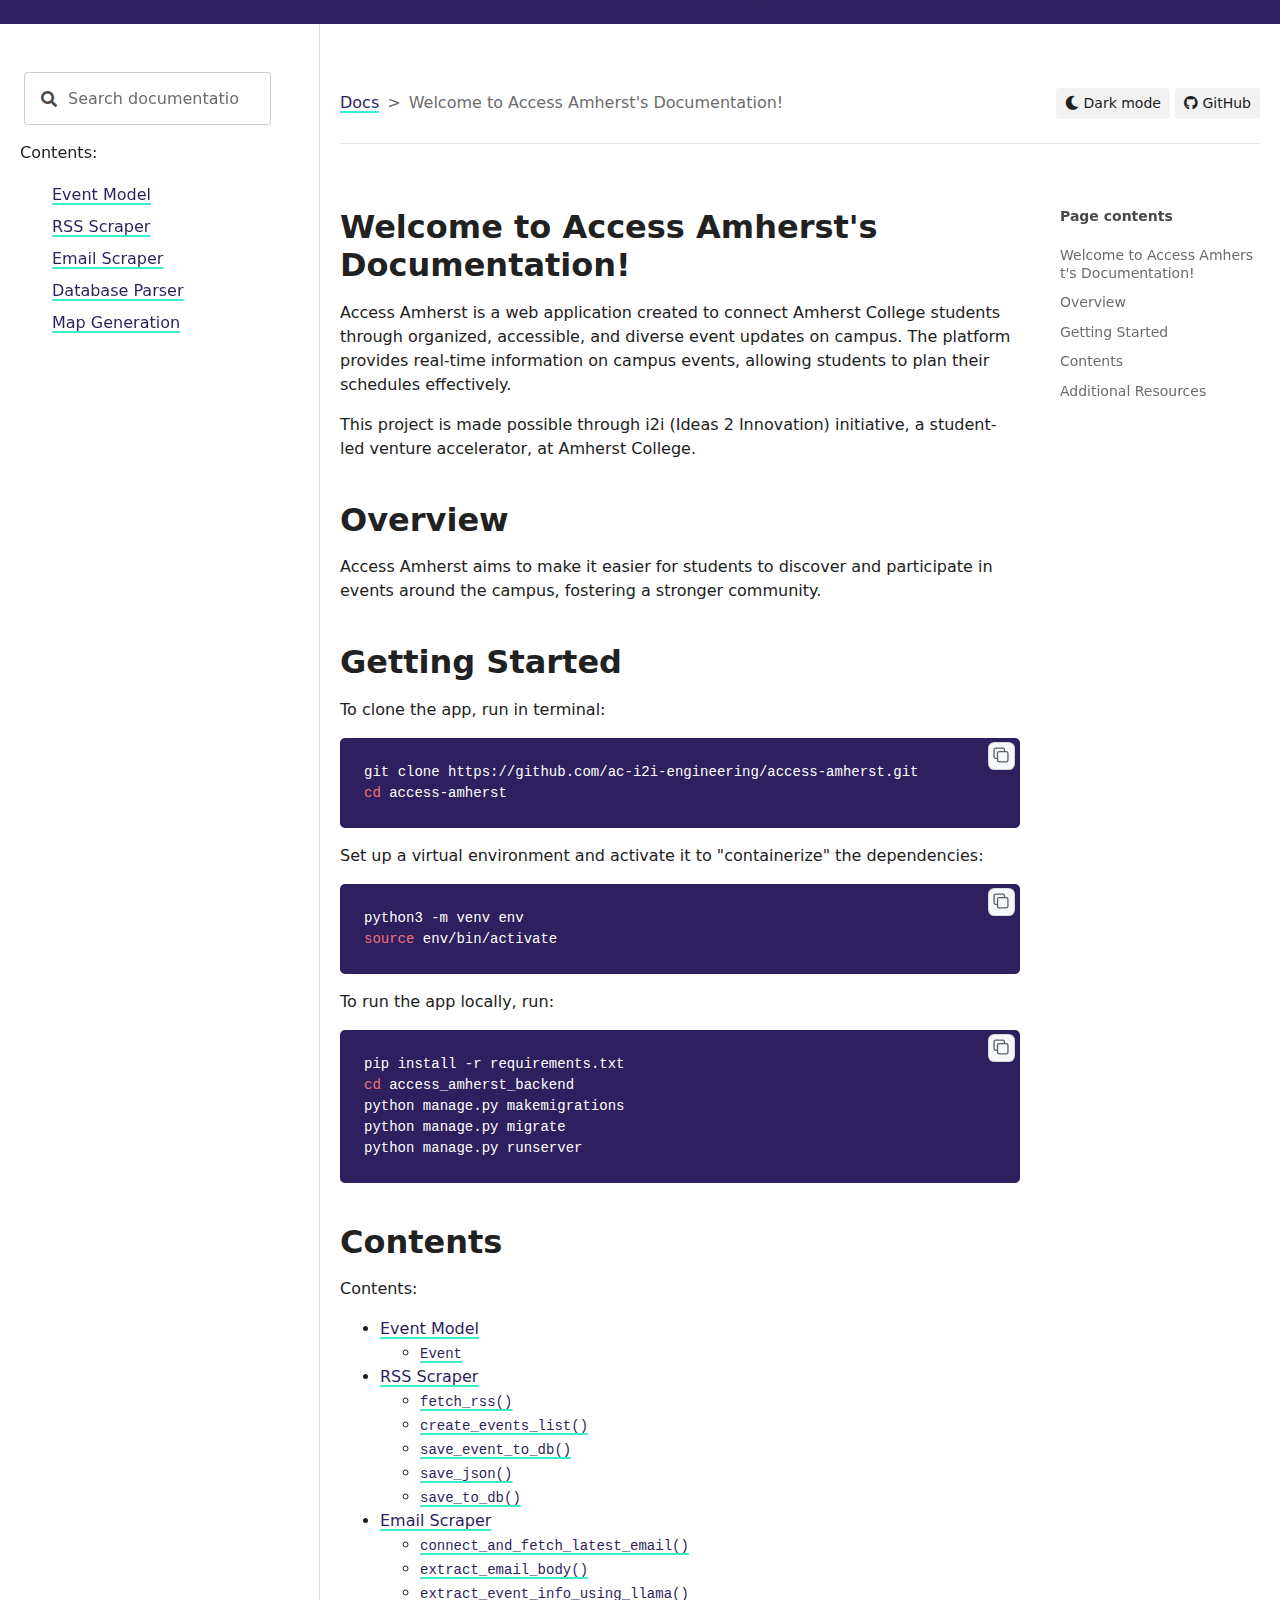
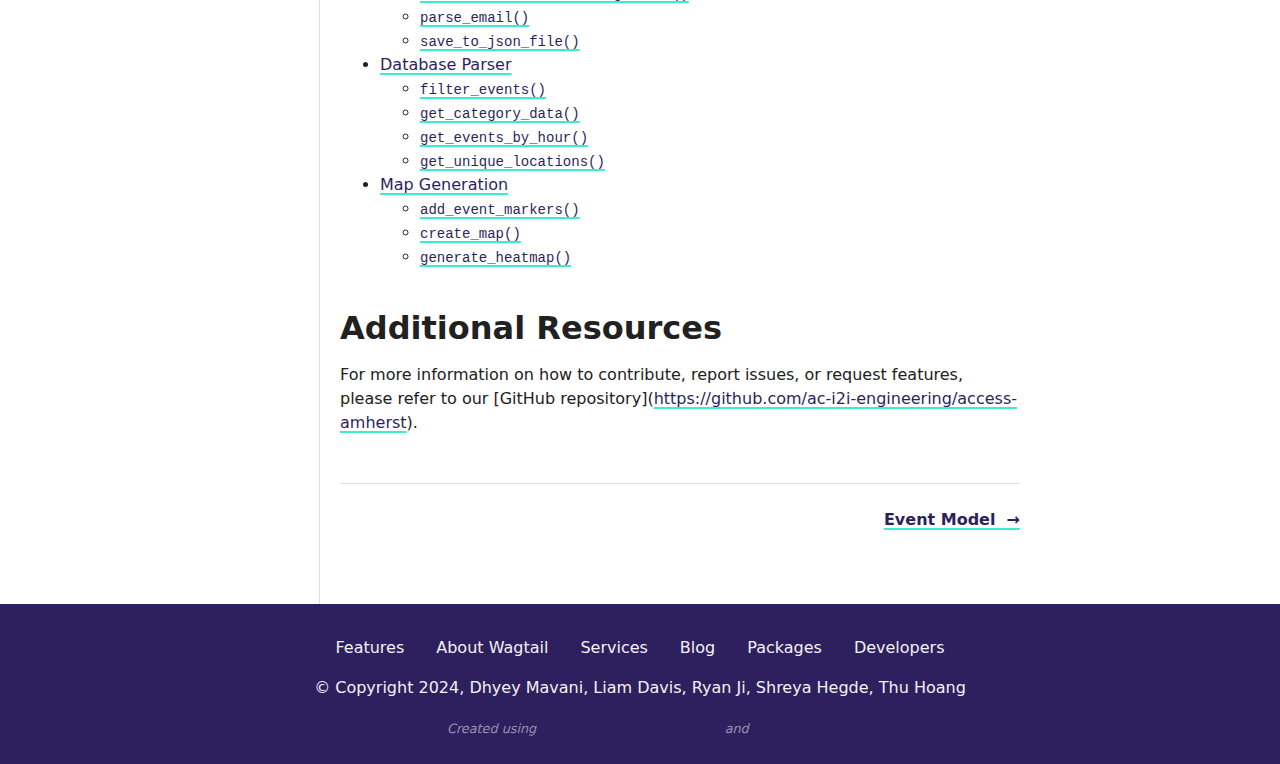
==== commit 61cb5076: "deploy: 8795d9a66d66fd7ecd3c09273a6cb23e08b7c40b" ====
--- a/index.html
+++ b/index.html
@@ -157,8 +157,19 @@
 <li class="toctree-l2"><a class="reference internal" href="email_scraper.html#access_amherst_algo.email_scraper.email_parser.save_to_json_file"><code class="docutils literal notranslate"><span class="pre">save_to_json_file()</span></code></a></li>
 </ul>
 </li>
-<li class="toctree-l1"><a class="reference internal" href="parse_database.html">Database Parser</a></li>
-<li class="toctree-l1"><a class="reference internal" href="generate_map.html">Map Generation</a></li>
+<li class="toctree-l1"><a class="reference internal" href="parse_database.html">Database Parser</a><ul>
+<li class="toctree-l2"><a class="reference internal" href="parse_database.html#access_amherst_algo.parse_database.filter_events"><code class="docutils literal notranslate"><span class="pre">filter_events()</span></code></a></li>
+<li class="toctree-l2"><a class="reference internal" href="parse_database.html#access_amherst_algo.parse_database.get_category_data"><code class="docutils literal notranslate"><span class="pre">get_category_data()</span></code></a></li>
+<li class="toctree-l2"><a class="reference internal" href="parse_database.html#access_amherst_algo.parse_database.get_events_by_hour"><code class="docutils literal notranslate"><span class="pre">get_events_by_hour()</span></code></a></li>
+<li class="toctree-l2"><a class="reference internal" href="parse_database.html#access_amherst_algo.parse_database.get_unique_locations"><code class="docutils literal notranslate"><span class="pre">get_unique_locations()</span></code></a></li>
+</ul>
+</li>
+<li class="toctree-l1"><a class="reference internal" href="generate_map.html">Map Generation</a><ul>
+<li class="toctree-l2"><a class="reference internal" href="generate_map.html#access_amherst_algo.generate_map.add_event_markers"><code class="docutils literal notranslate"><span class="pre">add_event_markers()</span></code></a></li>
+<li class="toctree-l2"><a class="reference internal" href="generate_map.html#access_amherst_algo.generate_map.create_map"><code class="docutils literal notranslate"><span class="pre">create_map()</span></code></a></li>
+<li class="toctree-l2"><a class="reference internal" href="generate_map.html#access_amherst_algo.generate_map.generate_heatmap"><code class="docutils literal notranslate"><span class="pre">generate_heatmap()</span></code></a></li>
+</ul>
+</li>
 </ul>
 </div>
 </section>
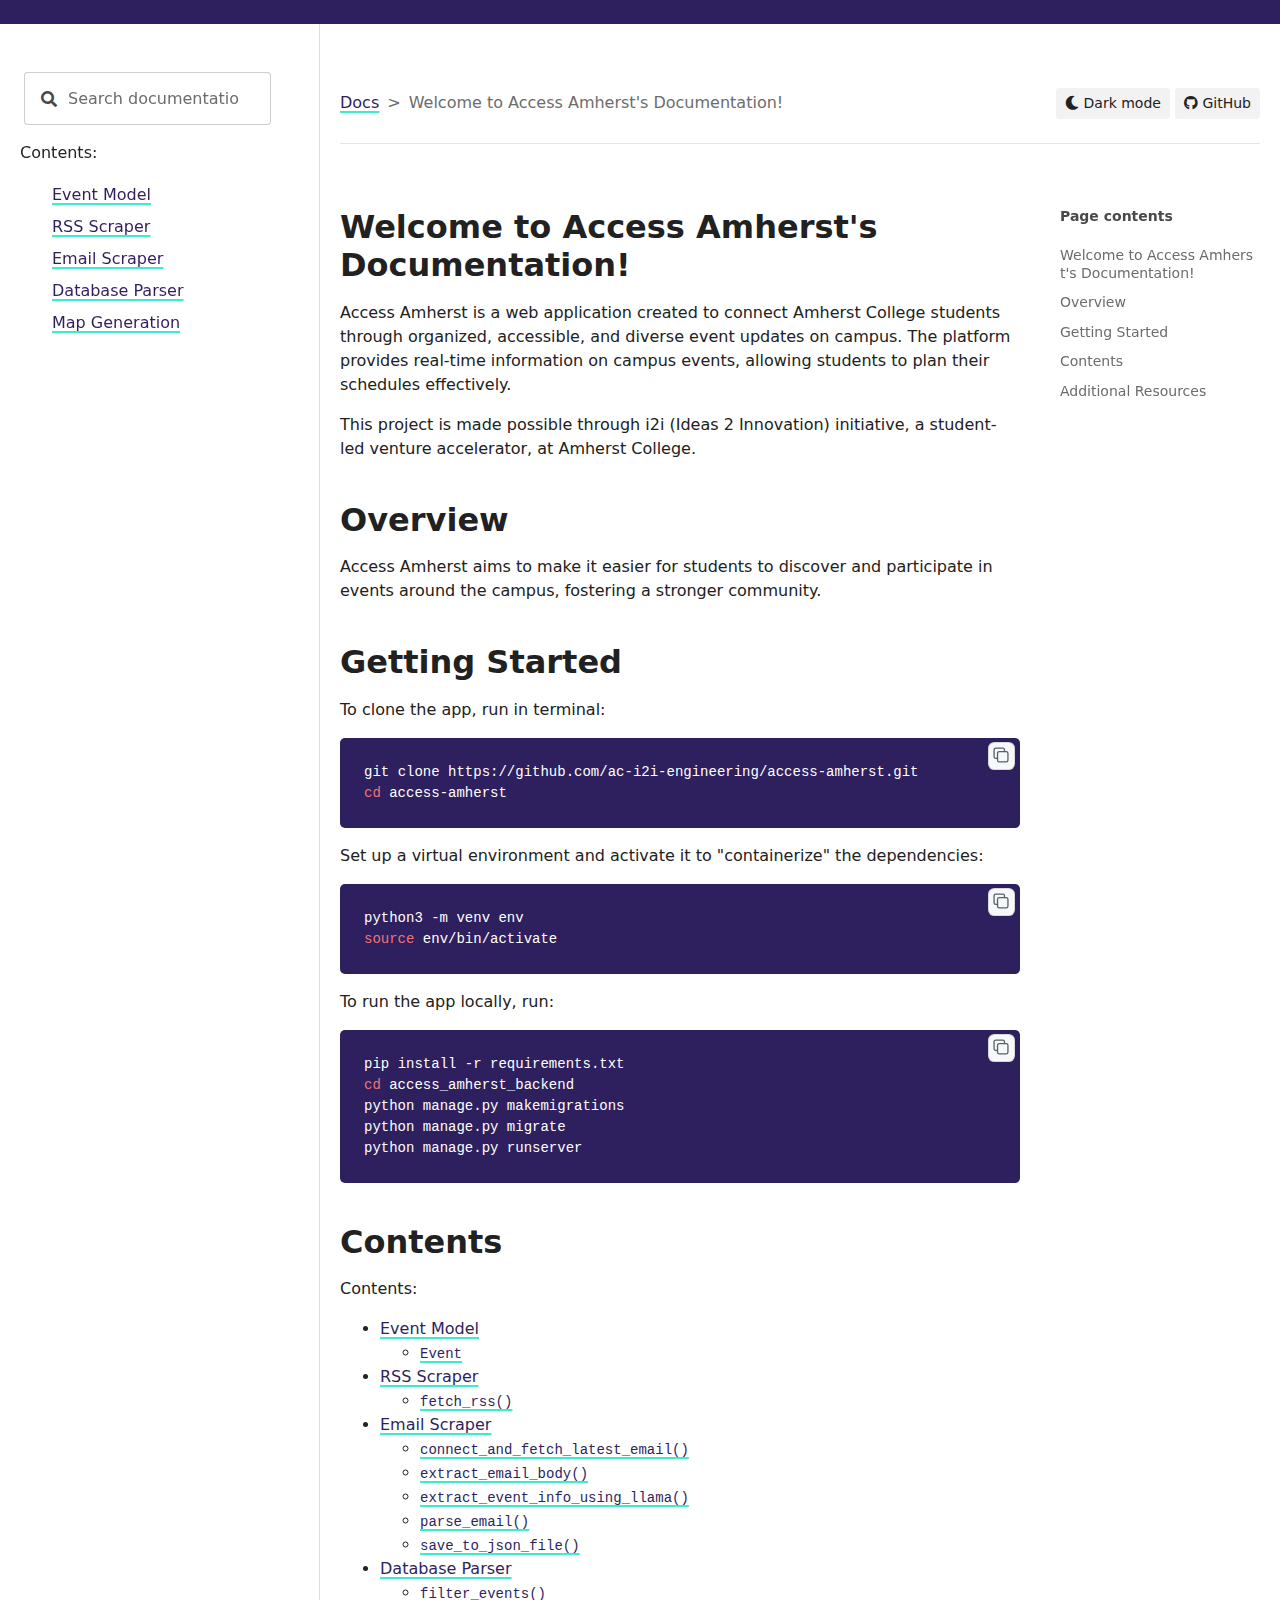
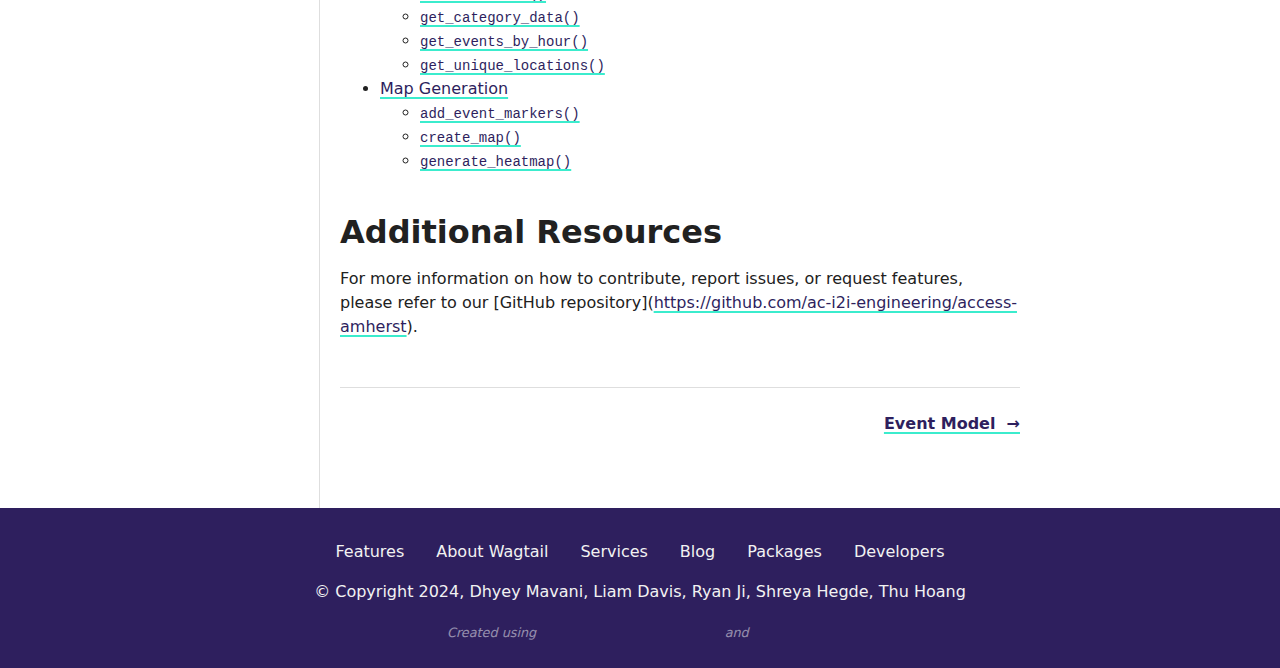
==== commit a48674a6: "deploy: a04922090a07ca85685f78ce2424db3cba1eabe5" ====
--- a/index.html
+++ b/index.html
@@ -143,10 +143,6 @@
 </li>
 <li class="toctree-l1"><a class="reference internal" href="rss_scraper.html">RSS Scraper</a><ul>
 <li class="toctree-l2"><a class="reference internal" href="rss_scraper.html#access_amherst_algo.rss_scraper.fetch_rss.fetch_rss"><code class="docutils literal notranslate"><span class="pre">fetch_rss()</span></code></a></li>
-<li class="toctree-l2"><a class="reference internal" href="rss_scraper.html#access_amherst_algo.rss_scraper.parse_rss.create_events_list"><code class="docutils literal notranslate"><span class="pre">create_events_list()</span></code></a></li>
-<li class="toctree-l2"><a class="reference internal" href="rss_scraper.html#access_amherst_algo.rss_scraper.parse_rss.save_event_to_db"><code class="docutils literal notranslate"><span class="pre">save_event_to_db()</span></code></a></li>
-<li class="toctree-l2"><a class="reference internal" href="rss_scraper.html#access_amherst_algo.rss_scraper.parse_rss.save_json"><code class="docutils literal notranslate"><span class="pre">save_json()</span></code></a></li>
-<li class="toctree-l2"><a class="reference internal" href="rss_scraper.html#access_amherst_algo.rss_scraper.parse_rss.save_to_db"><code class="docutils literal notranslate"><span class="pre">save_to_db()</span></code></a></li>
 </ul>
 </li>
 <li class="toctree-l1"><a class="reference internal" href="email_scraper.html">Email Scraper</a><ul>
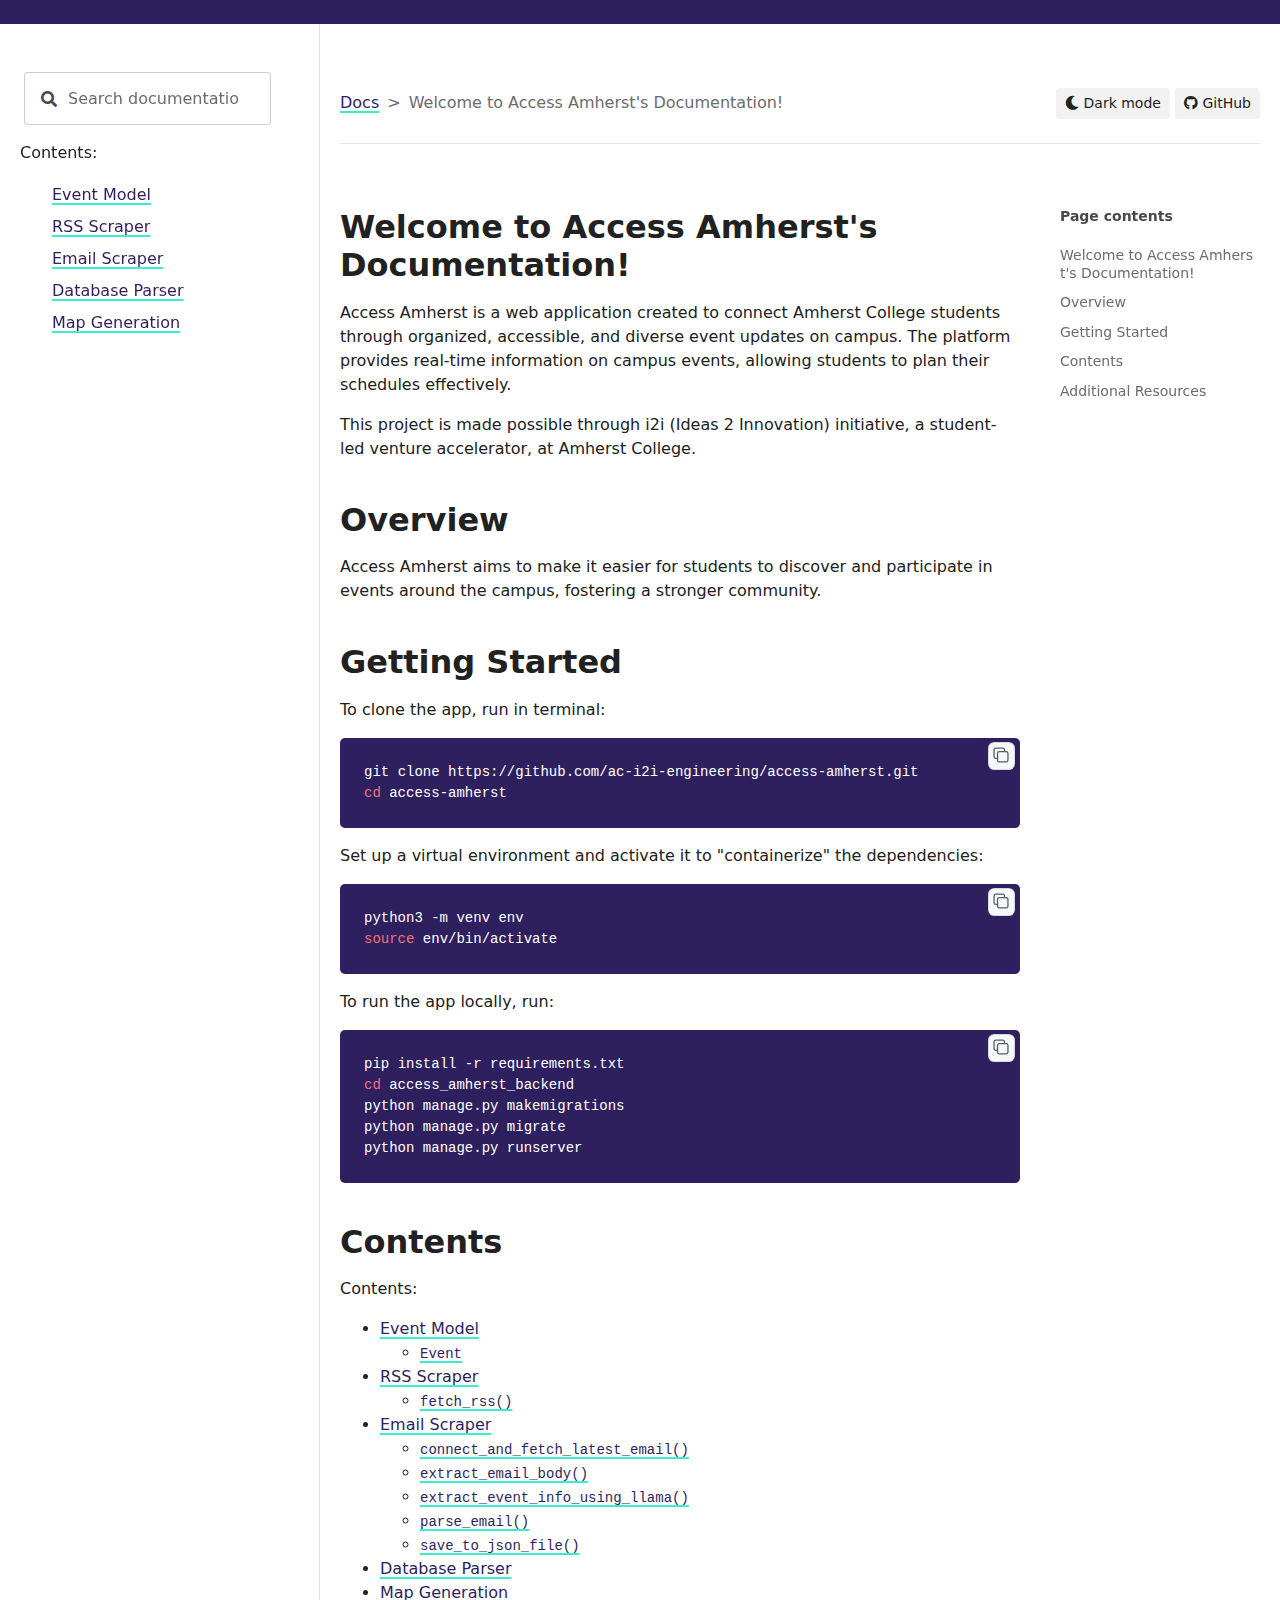
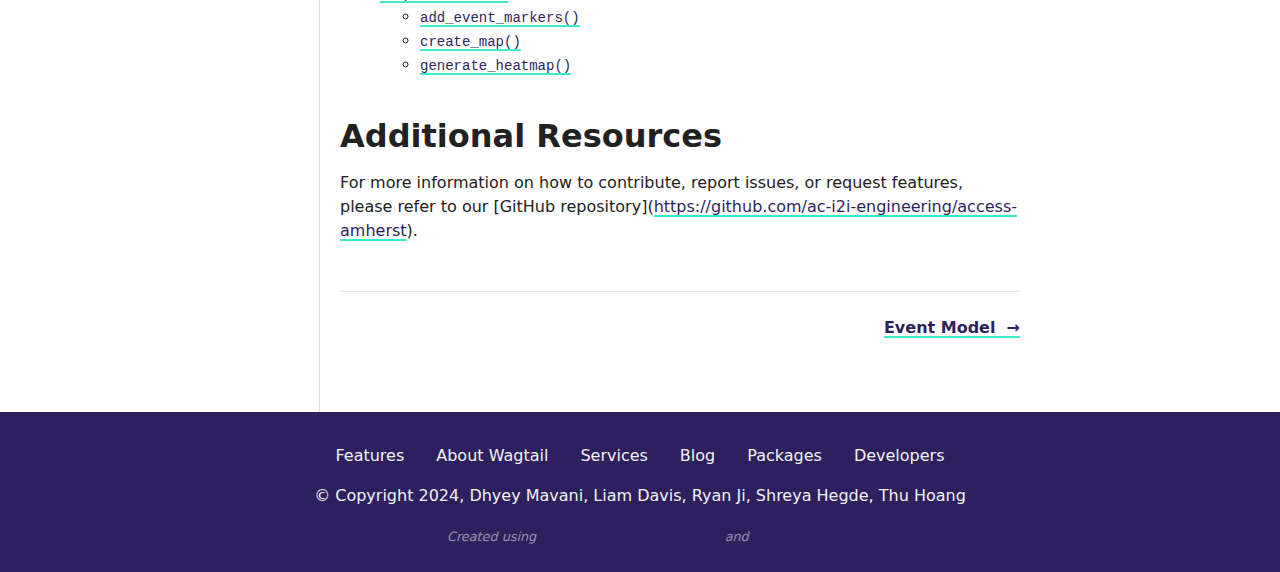
==== commit 12e63350: "deploy: b1cd4761d0c04be713cebfb361214eb679cf8f8e" ====
--- a/index.html
+++ b/index.html
@@ -153,13 +153,7 @@
 <li class="toctree-l2"><a class="reference internal" href="email_scraper.html#access_amherst_algo.email_scraper.email_parser.save_to_json_file"><code class="docutils literal notranslate"><span class="pre">save_to_json_file()</span></code></a></li>
 </ul>
 </li>
-<li class="toctree-l1"><a class="reference internal" href="parse_database.html">Database Parser</a><ul>
-<li class="toctree-l2"><a class="reference internal" href="parse_database.html#access_amherst_algo.parse_database.filter_events"><code class="docutils literal notranslate"><span class="pre">filter_events()</span></code></a></li>
-<li class="toctree-l2"><a class="reference internal" href="parse_database.html#access_amherst_algo.parse_database.get_category_data"><code class="docutils literal notranslate"><span class="pre">get_category_data()</span></code></a></li>
-<li class="toctree-l2"><a class="reference internal" href="parse_database.html#access_amherst_algo.parse_database.get_events_by_hour"><code class="docutils literal notranslate"><span class="pre">get_events_by_hour()</span></code></a></li>
-<li class="toctree-l2"><a class="reference internal" href="parse_database.html#access_amherst_algo.parse_database.get_unique_locations"><code class="docutils literal notranslate"><span class="pre">get_unique_locations()</span></code></a></li>
-</ul>
-</li>
+<li class="toctree-l1"><a class="reference internal" href="parse_database.html">Database Parser</a></li>
 <li class="toctree-l1"><a class="reference internal" href="generate_map.html">Map Generation</a><ul>
 <li class="toctree-l2"><a class="reference internal" href="generate_map.html#access_amherst_algo.generate_map.add_event_markers"><code class="docutils literal notranslate"><span class="pre">add_event_markers()</span></code></a></li>
 <li class="toctree-l2"><a class="reference internal" href="generate_map.html#access_amherst_algo.generate_map.create_map"><code class="docutils literal notranslate"><span class="pre">create_map()</span></code></a></li>
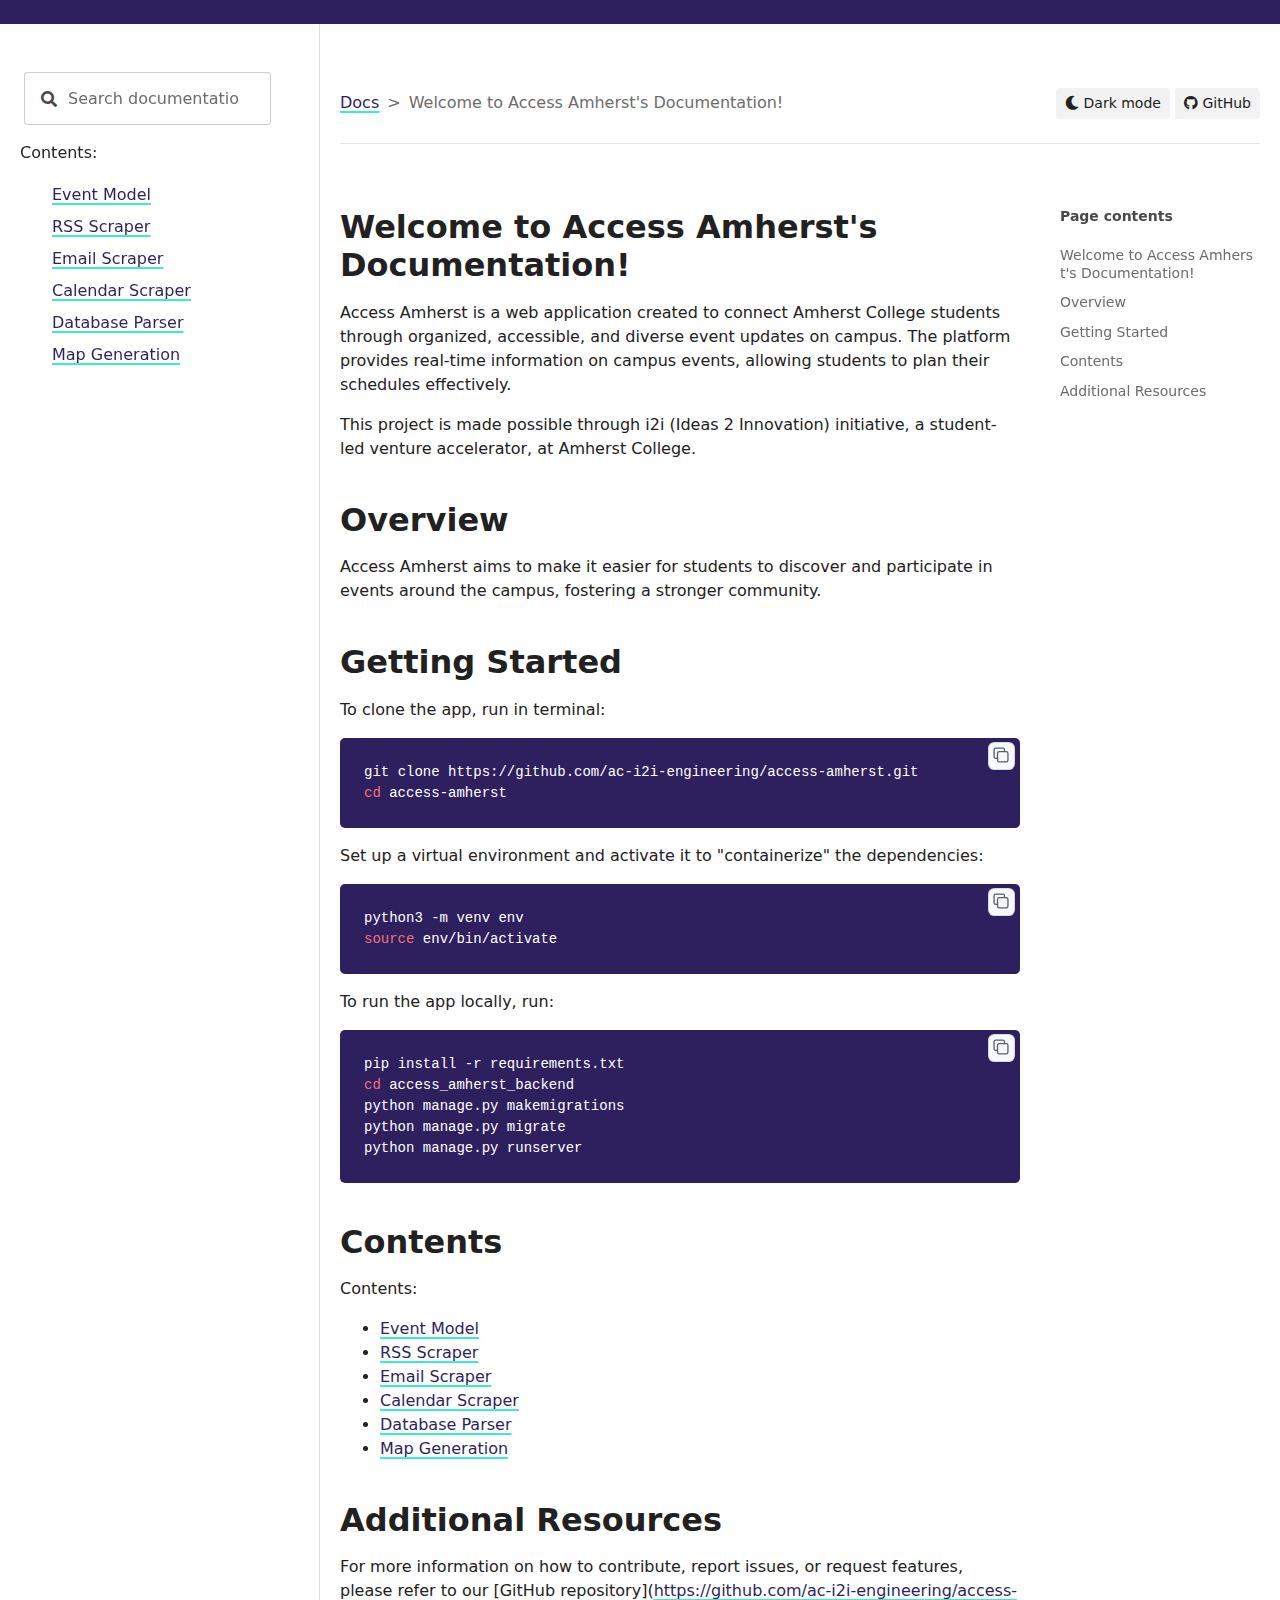
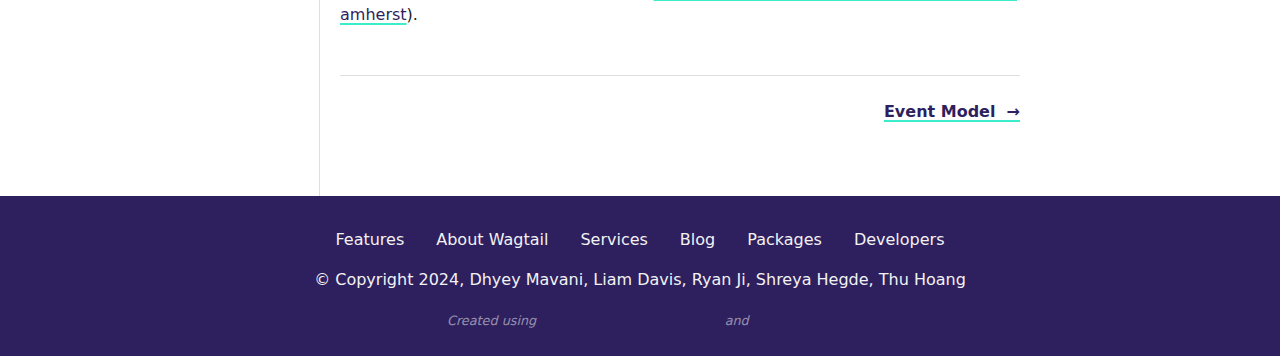
==== commit 63a1ba1d: "deploy: 1ca1cfd331de4946f568ab911447c715ec92679e" ====
--- a/index.html
+++ b/index.html
@@ -53,6 +53,7 @@
 <li class="toctree-l1"><a class="reference internal" href="event_model.html">Event Model</a></li>
 <li class="toctree-l1"><a class="reference internal" href="rss_scraper.html">RSS Scraper</a></li>
 <li class="toctree-l1"><a class="reference internal" href="email_scraper.html">Email Scraper</a></li>
+<li class="toctree-l1"><a class="reference internal" href="calendar_scraper.html">Calendar Scraper</a></li>
 <li class="toctree-l1"><a class="reference internal" href="parse_database.html">Database Parser</a></li>
 <li class="toctree-l1"><a class="reference internal" href="generate_map.html">Map Generation</a></li>
 </ul>
@@ -137,29 +138,12 @@
 <div class="toctree-wrapper compound">
 <p class="caption" role="heading"><span class="caption-text">Contents:</span></p>
 <ul>
-<li class="toctree-l1"><a class="reference internal" href="event_model.html">Event Model</a><ul>
-<li class="toctree-l2"><a class="reference internal" href="event_model.html#access_amherst_algo.models.Event"><code class="docutils literal notranslate"><span class="pre">Event</span></code></a></li>
-</ul>
-</li>
-<li class="toctree-l1"><a class="reference internal" href="rss_scraper.html">RSS Scraper</a><ul>
-<li class="toctree-l2"><a class="reference internal" href="rss_scraper.html#access_amherst_algo.rss_scraper.fetch_rss.fetch_rss"><code class="docutils literal notranslate"><span class="pre">fetch_rss()</span></code></a></li>
-</ul>
-</li>
-<li class="toctree-l1"><a class="reference internal" href="email_scraper.html">Email Scraper</a><ul>
-<li class="toctree-l2"><a class="reference internal" href="email_scraper.html#access_amherst_algo.email_scraper.email_parser.connect_and_fetch_latest_email"><code class="docutils literal notranslate"><span class="pre">connect_and_fetch_latest_email()</span></code></a></li>
-<li class="toctree-l2"><a class="reference internal" href="email_scraper.html#access_amherst_algo.email_scraper.email_parser.extract_email_body"><code class="docutils literal notranslate"><span class="pre">extract_email_body()</span></code></a></li>
-<li class="toctree-l2"><a class="reference internal" href="email_scraper.html#access_amherst_algo.email_scraper.email_parser.extract_event_info_using_llama"><code class="docutils literal notranslate"><span class="pre">extract_event_info_using_llama()</span></code></a></li>
-<li class="toctree-l2"><a class="reference internal" href="email_scraper.html#access_amherst_algo.email_scraper.email_parser.parse_email"><code class="docutils literal notranslate"><span class="pre">parse_email()</span></code></a></li>
-<li class="toctree-l2"><a class="reference internal" href="email_scraper.html#access_amherst_algo.email_scraper.email_parser.save_to_json_file"><code class="docutils literal notranslate"><span class="pre">save_to_json_file()</span></code></a></li>
-</ul>
-</li>
+<li class="toctree-l1"><a class="reference internal" href="event_model.html">Event Model</a></li>
+<li class="toctree-l1"><a class="reference internal" href="rss_scraper.html">RSS Scraper</a></li>
+<li class="toctree-l1"><a class="reference internal" href="email_scraper.html">Email Scraper</a></li>
+<li class="toctree-l1"><a class="reference internal" href="calendar_scraper.html">Calendar Scraper</a></li>
 <li class="toctree-l1"><a class="reference internal" href="parse_database.html">Database Parser</a></li>
-<li class="toctree-l1"><a class="reference internal" href="generate_map.html">Map Generation</a><ul>
-<li class="toctree-l2"><a class="reference internal" href="generate_map.html#access_amherst_algo.generate_map.add_event_markers"><code class="docutils literal notranslate"><span class="pre">add_event_markers()</span></code></a></li>
-<li class="toctree-l2"><a class="reference internal" href="generate_map.html#access_amherst_algo.generate_map.create_map"><code class="docutils literal notranslate"><span class="pre">create_map()</span></code></a></li>
-<li class="toctree-l2"><a class="reference internal" href="generate_map.html#access_amherst_algo.generate_map.generate_heatmap"><code class="docutils literal notranslate"><span class="pre">generate_heatmap()</span></code></a></li>
-</ul>
-</li>
+<li class="toctree-l1"><a class="reference internal" href="generate_map.html">Map Generation</a></li>
 </ul>
 </div>
 </section>
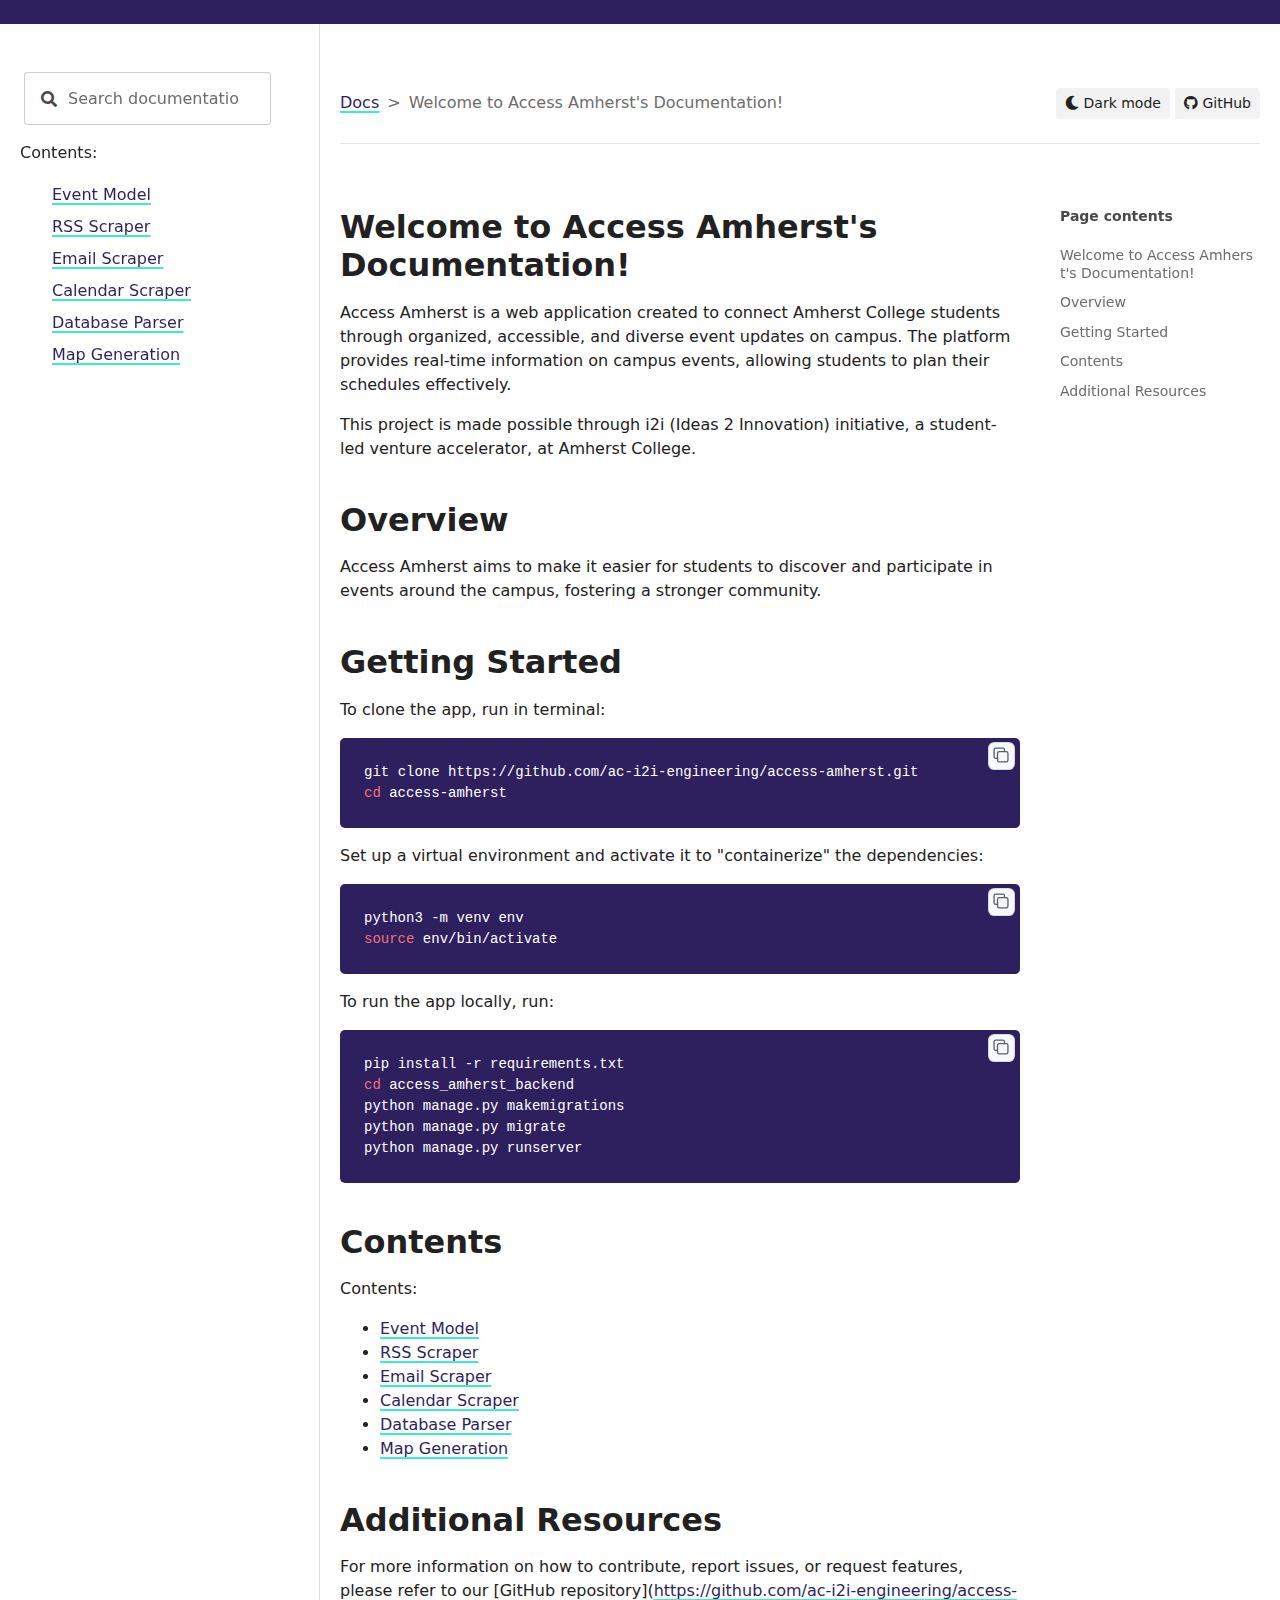
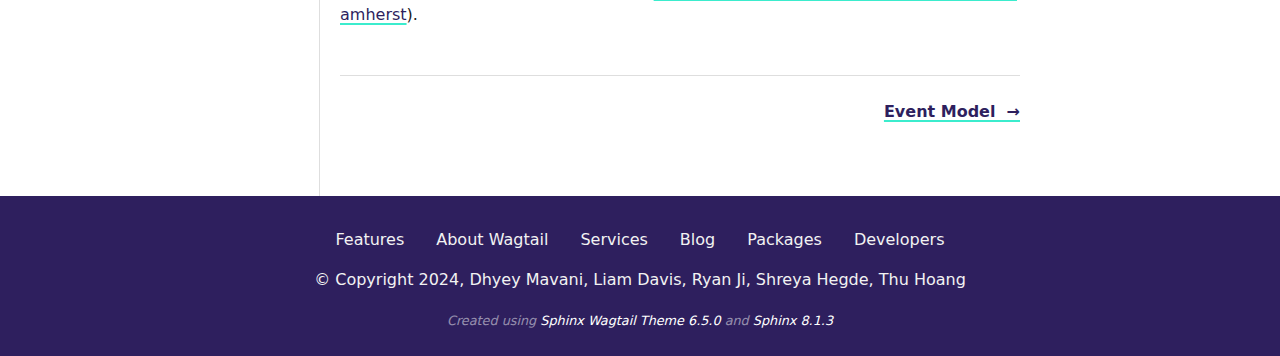
==== commit 60ca22d9: "deploy: 26df1b96928e54721dcfd0ab87511338a34f3b01" ====
--- a/index.html
+++ b/index.html
@@ -219,11 +219,11 @@
             <div class="text-center text-white-50 font-italic mt-3">
                 <small>
                     Created using
-                    <a href="https://github.com/wagtail/sphinx_wagtail_theme" rel="nofollow" target="_blank">
-                        Sphinx Wagtail Theme 6.4.0
+                    <a class="text-white" href="https://github.com/wagtail/sphinx_wagtail_theme" rel="nofollow" target="_blank">
+                        Sphinx Wagtail Theme 6.5.0
                     </a>
                     and
-                    <a href="https://www.sphinx-doc.org/" rel="nofollow" target="_blank">
+                    <a class="text-white" href="https://www.sphinx-doc.org/" rel="nofollow" target="_blank">
                         Sphinx 8.1.3
                     </a>
                 </small>
